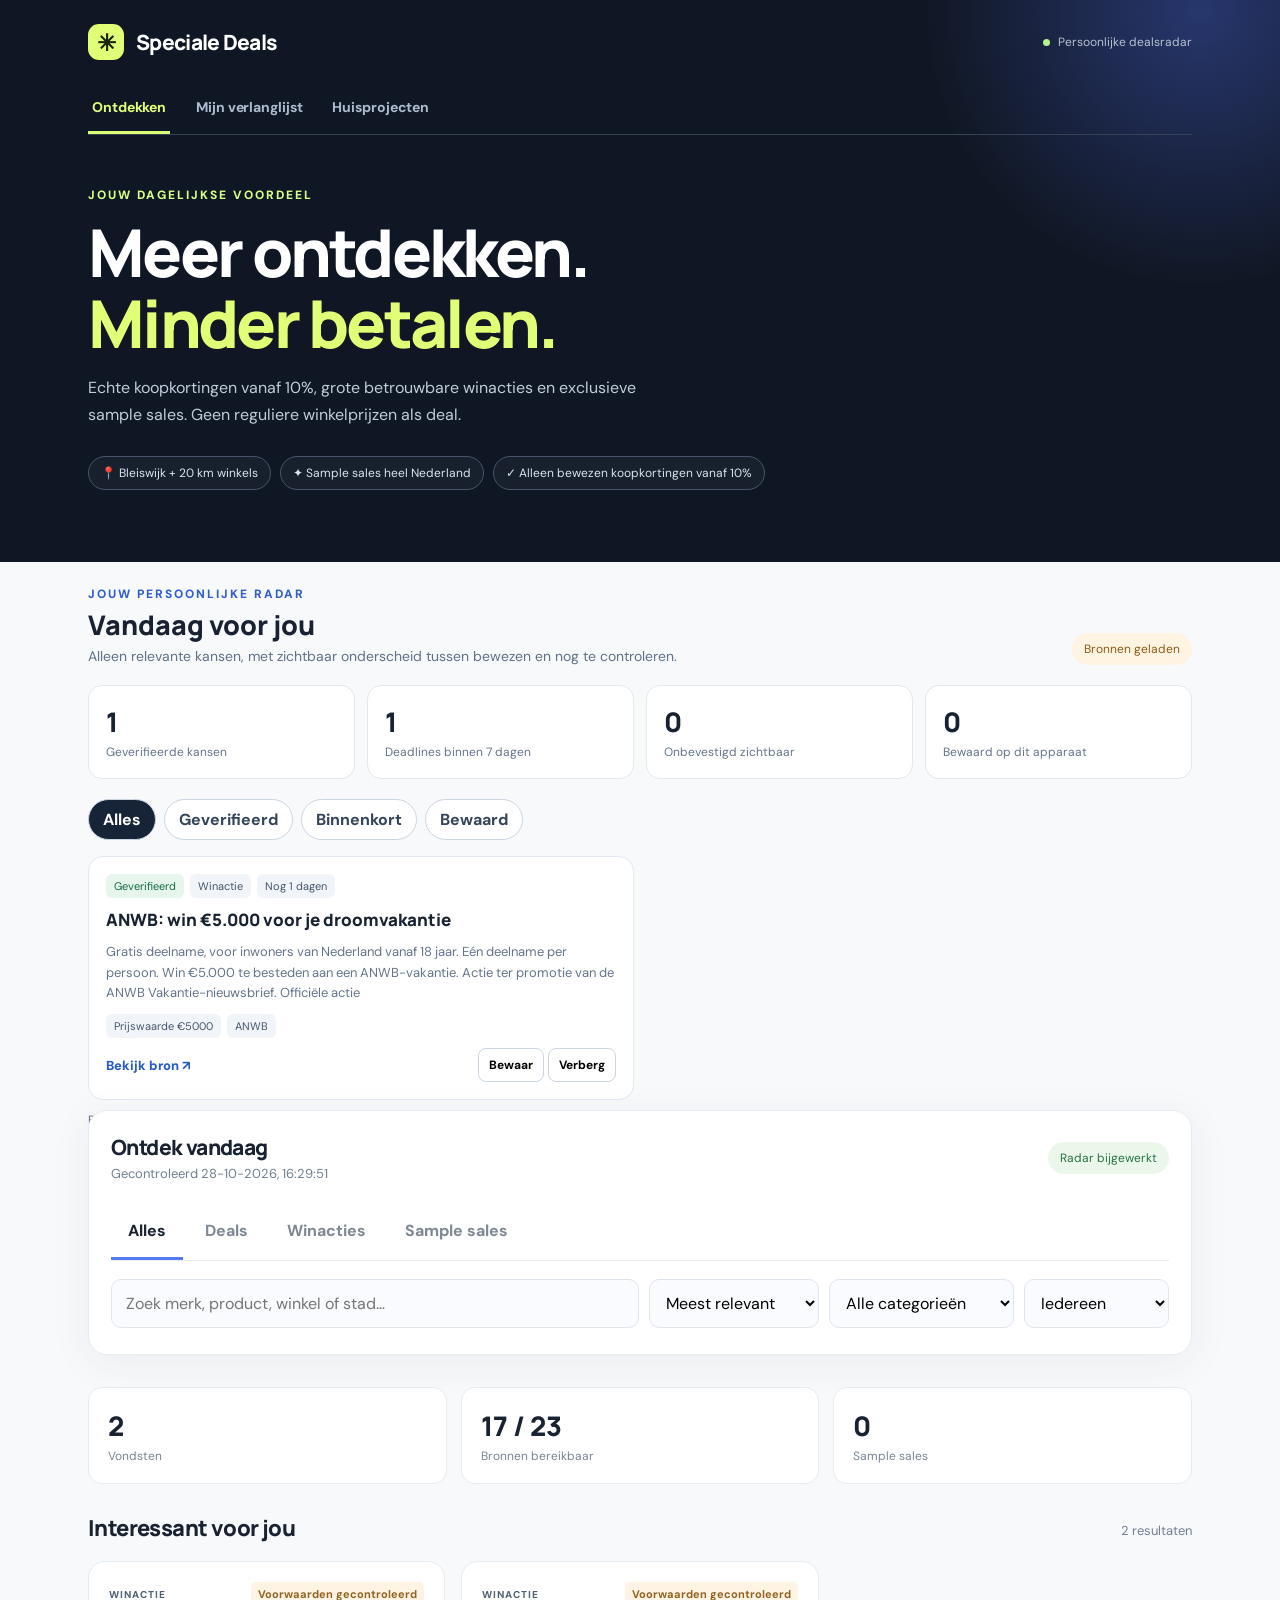
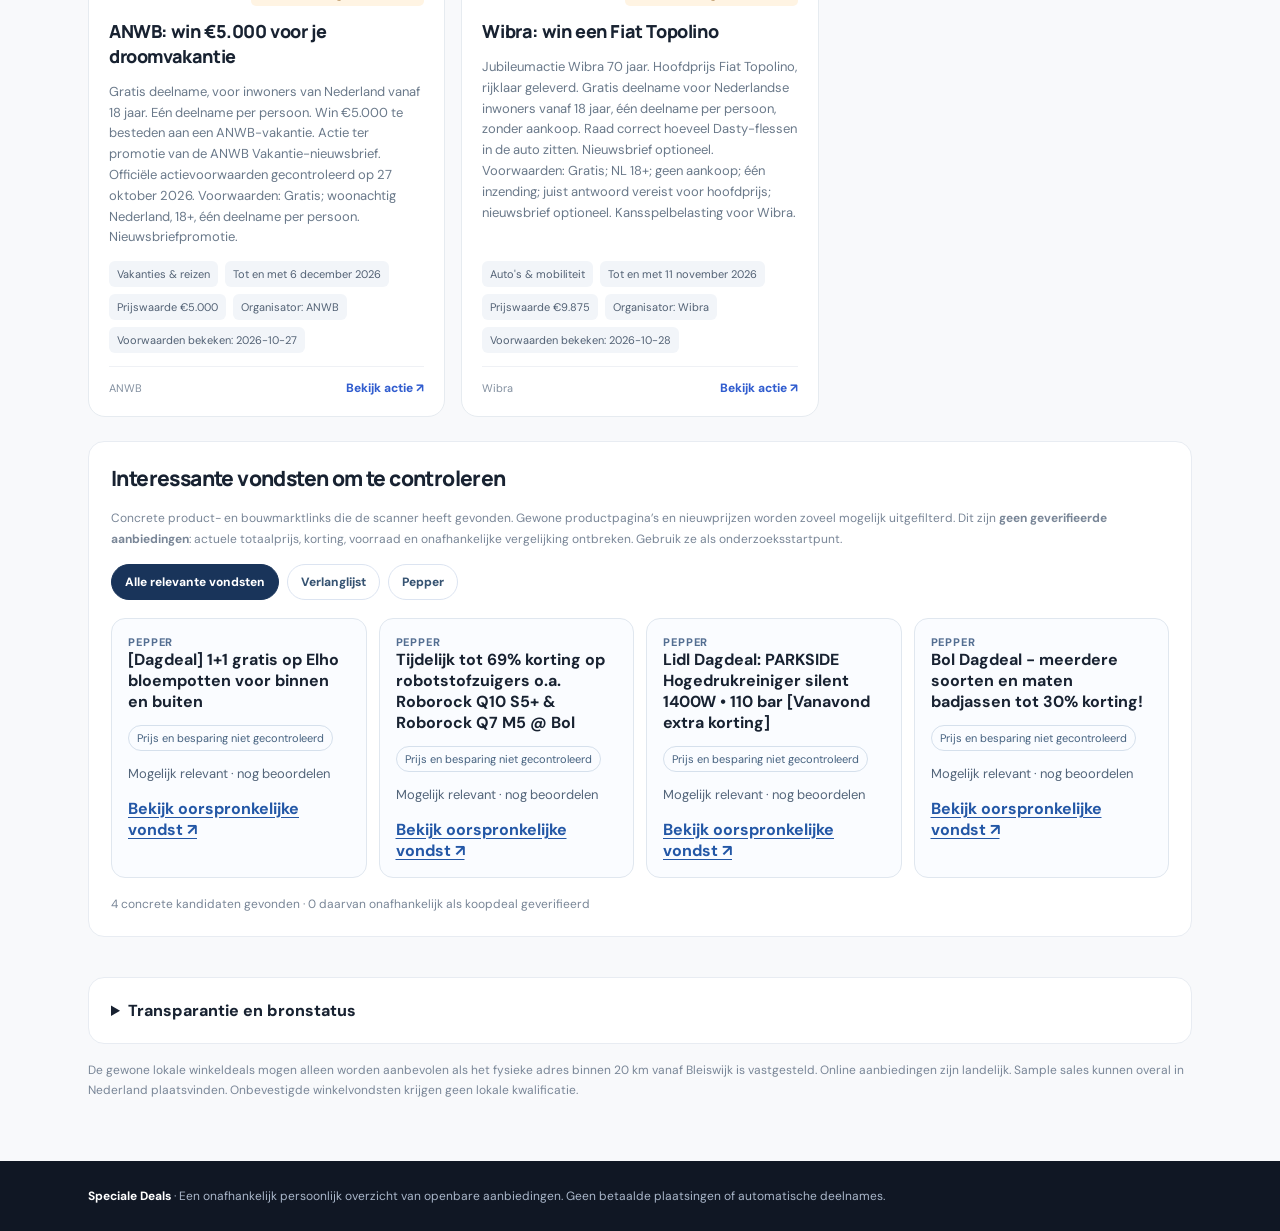
==== index.html @ 6450de7d "Display verified current price evidence separately from unverified historical notes" ====
<!doctype html><html lang="nl"><head><meta charset="utf-8"><meta name="viewport" content="width=device-width,initial-scale=1"><meta name="theme-color" content="#0d1421"><title>Speciale Deals | Vandaag ontdekken</title><style>
@import url('https://fonts.googleapis.com/css2?family=DM+Sans:wght@400;500;600;700;800&family=Manrope:wght@400;600;700;800&display=swap');
:root{font-family:'DM Sans',system-ui,sans-serif;color:#182231;background:#f8f9fb}*{box-sizing:border-box}body{margin:0}button,input,select{font:inherit}button{cursor:pointer}a{color:inherit;text-decoration:none}.wrap{max-width:1160px;margin:auto;padding:0 28px}.mast{background:#101724;color:#fff;position:relative;overflow:hidden}.mast:after{content:"";position:absolute;width:600px;height:600px;right:-220px;top:-290px;border-radius:50%;background:radial-gradient(circle,#5575ff55,transparent 65%);pointer-events:none}.head{display:flex;align-items:center;justify-content:space-between;padding-top:24px;padding-bottom:24px;position:relative;z-index:1}.brand{font-family:Manrope,sans-serif;font-size:21px;font-weight:800;letter-spacing:-.7px;display:flex;align-items:center;gap:12px}.logo{width:36px;height:36px;display:grid;place-items:center;border-radius:11px;background:#dfff76;color:#17210c;font-size:23px}.headmeta{font-size:12px;color:#b6c1d1;display:flex;align-items:center;gap:8px}.dot{width:7px;height:7px;background:#b7f38b;border-radius:50%}.hero{padding-top:52px;padding-bottom:72px;position:relative;z-index:1}.eyebrow{color:#d8ff86;font-size:12px;text-transform:uppercase;font-weight:800;letter-spacing:2px}.hero h1{font:800 clamp(36px,6vw,66px)/1.08 Manrope,sans-serif;letter-spacing:-2.7px;margin:14px 0 14px;max-width:830px}.hero h1 em{font-style:normal;color:#dfff76}.intro{font-size:16px;line-height:1.7;color:#c0ccda;max-width:600px;margin:0}.hero-tags{display:flex;gap:9px;flex-wrap:wrap;margin-top:28px}.hero-tags span{font-size:12px;border:1px solid #48536a;padding:8px 12px;border-radius:40px;background:#ffffff0a;color:#d8e3f1}.panel{margin-top:-30px;position:relative;z-index:2;background:white;border-radius:19px;box-shadow:0 8px 40px #172b4510;border:1px solid #e8ecf2;padding:22px 22px 8px}.panel-top{display:flex;justify-content:space-between;gap:14px;align-items:center}.section-title{font:800 21px Manrope,sans-serif;letter-spacing:-.6px}.sub{color:#708091;font-size:13px;margin-top:4px}.status{font-size:12px;padding:8px 12px;border-radius:20px;background:#fff4e2;color:#8d5a17}.status.good{background:#ecf7ec;color:#287342}.nav{display:flex;gap:5px;border-bottom:1px solid #e9edf2;margin-top:22px;overflow-x:auto}.tab{border:0;background:transparent;color:#7e8794;padding:16px 17px;font-weight:700;white-space:nowrap;border-bottom:3px solid transparent}.tab.active{color:#182231;border-bottom-color:#5579ee}.filters{display:grid;grid-template-columns:minmax(0,1fr) 170px 185px 145px;gap:10px;padding:18px 0}.search{width:100%;border:1px solid #dfe5ed;background:#fafbfe;border-radius:10px;padding:13px 14px;outline:none}.search:focus{border-color:#5579ee}.select{width:100%;border:1px solid #dfe5ed;border-radius:10px;background:#fafbfe;padding:12px}.body{padding:32px 0 60px}.statrow{display:grid;grid-template-columns:repeat(3,1fr);gap:14px;margin-bottom:29px}.stat{background:white;border:1px solid #e8ecf0;border-radius:14px;padding:19px}.stat b{font:800 27px Manrope,sans-serif}.stat small{display:block;color:#788493;margin-top:4px;font-size:12px}.between{display:flex;align-items:center;justify-content:space-between;gap:12px;margin:0 0 18px}.between h2{font:800 22px Manrope,sans-serif;letter-spacing:-.6px;margin:0}.grid{display:grid;grid-template-columns:repeat(3,minmax(0,1fr));gap:16px}.deal{display:flex;flex-direction:column;gap:13px;min-width:0;border:1px solid #e6ebf0;background:#fff;border-radius:17px;padding:20px;transition:transform .15s,box-shadow .15s}.deal:hover{transform:translateY(-2px);box-shadow:0 11px 25px #18223110}.eyeline{display:flex;justify-content:space-between;align-items:center;gap:8px}.kind{font-size:10px;letter-spacing:1px;text-transform:uppercase;font-weight:800;color:#526174}.verified{font-size:11px;font-weight:700;border-radius:5px;background:#fff4e3;color:#936221;padding:5px 7px}.deal h3{font:800 18px/1.38 Manrope,sans-serif;letter-spacing:-.4px;margin:0;overflow-wrap:anywhere}.desc{font-size:13px;color:#6a798a;line-height:1.6;flex:1}.facts{display:flex;flex-wrap:wrap;gap:7px}.fact{font-size:11px;border-radius:6px;background:#f2f5f9;padding:6px 8px;color:#526174}.bottom{padding-top:13px;border-top:1px solid #eff1f5;display:flex;justify-content:space-between;gap:12px;align-items:center}.source{font-size:11px;color:#8390a0;overflow:hidden;text-overflow:ellipsis;white-space:nowrap}.go{font-size:12px;font-weight:800;color:#315dcf;white-space:nowrap}.empty{grid-column:1/-1;text-align:center;padding:54px 20px;background:#fff;border:1px dashed #cfdae8;border-radius:16px}.empty b{display:block;font-size:18px}.empty p{font-size:14px;color:#718095;line-height:1.6;max-width:480px;margin:10px auto 0}.more{margin:22px auto;display:block;padding:11px 20px;border:1px solid #d5dce8;background:#fff;border-radius:9px;font-weight:700}.sources{margin-top:40px;background:#fff;border:1px solid #e8ecf2;border-radius:16px;padding:22px}.sources summary{cursor:pointer;font-weight:800}.sourcegrid{display:grid;grid-template-columns:repeat(2,1fr);gap:9px;margin-top:18px}.sourceitem{display:flex;justify-content:space-between;gap:8px;font-size:12px;padding:11px;border-radius:8px;background:#f5f7fa}.sourceitem .ok{color:#277c57}.sourceitem .bad{color:#a46520}.fine{font-size:12px;color:#798697;line-height:1.7;margin:16px 0 0}footer{background:#101724;color:#aab7ca;padding:27px 0;font-size:12px}footer strong{color:white}
@media(max-width:850px){.grid{grid-template-columns:repeat(2,minmax(0,1fr))}.filters{grid-template-columns:1fr 1fr}.filters input{grid-column:1/-1}}@media(max-width:560px){.wrap{padding:0 17px}.head{padding-top:17px;padding-bottom:17px}.headmeta{font-size:10px}.hero{padding:36px 0 61px}.hero h1{letter-spacing:-1.5px}.intro{font-size:14px}.panel{padding:17px 14px 4px}.panel-top{align-items:flex-start}.statrow{gap:8px}.stat{padding:13px}.stat b{font-size:22px}.grid{grid-template-columns:1fr}.between h2{font-size:19px}.sourcegrid{grid-template-columns:1fr}.filters{grid-template-columns:1fr 1fr}.select{font-size:12px}}


/* Independent workspace views: the overview remains clean on mobile. */
[hidden]{display:none!important}
.site-nav{display:flex;align-items:center;gap:22px;border-bottom:1px solid #364253;padding:0 0 0;overflow-x:auto;scrollbar-width:none;position:relative;z-index:2}
.site-nav::-webkit-scrollbar{display:none}
.site-link{white-space:nowrap;border:0;border-bottom:3px solid transparent;background:transparent;color:#adbace;font-weight:750;letter-spacing:-.1px;font-size:14px;padding:14px 4px 15px;transition:color .15s ease}
.site-link:hover{color:#fff}
.site-link.active{color:#dfff76;border-bottom-color:#dfff76}
.site-link:focus-visible{outline:2px solid #dfff76;outline-offset:-3px;border-radius:4px}
body.workspace-active .mast .hero{display:none}
.workspace-view{padding:42px 0 55px;min-height:55vh}
.workspace-head{padding:8px 0 26px}
.workspace-label{font-size:11px;text-transform:uppercase;letter-spacing:2px;font-weight:800;color:#5370ae}
.workspace-head h1{font:800 clamp(28px,4vw,39px)/1.2 Manrope,sans-serif;letter-spacing:-1.4px;margin:8px 0}
.workspace-head p{color:#657587;max-width:680px;line-height:1.65;margin:0}
.workspace-view .sources{margin-top:0!important;margin-bottom:18px!important}
#wishform{grid-template-columns:minmax(0,1fr) 160px 120px}
#wishitems{margin-top:6px}
@media(max-width:650px){.site-nav{gap:20px}.site-link{font-size:13px;padding-top:12px;padding-bottom:13px}.workspace-view{padding:25px 0 45px}#wishform{grid-template-columns:minmax(0,1fr) 130px}#wishform #wishname{grid-column:1/-1}#wishform button{min-width:0}}
</style><style id="kk2-style">
.kk-dashboard{max-width:1160px;margin:0 auto;padding:24px 28px 12px}.kk-heading{display:flex;justify-content:space-between;align-items:flex-end;gap:14px;flex-wrap:wrap}.kk-heading h2{font:800 27px Manrope,sans-serif;margin:4px 0}.kk-heading p{color:#617186;font-size:14px;margin:0}.kk-kpis{display:grid;grid-template-columns:repeat(4,minmax(0,1fr));gap:12px;margin:20px 0}.kk-kpi{border:1px solid #e1e8ef;background:#fff;border-radius:14px;padding:17px}.kk-kpi strong{font:800 27px Manrope,sans-serif;display:block}.kk-kpi span{color:#64748b;font-size:12px}.kk-actions{display:flex;flex-wrap:wrap;gap:8px;margin-bottom:16px}.kk-filter{border:1px solid #cbd5e1;background:#fff;border-radius:30px;padding:9px 14px;font-weight:700;color:#34445a}.kk-filter[aria-pressed=true]{background:#172438;color:#fff}.kk-list{display:grid;grid-template-columns:repeat(2,minmax(0,1fr));gap:12px}.kk-card{border:1px solid #e2e8f0;border-radius:15px;background:#fff;padding:17px;display:flex;flex-direction:column;gap:10px}.kk-card h3{font:800 17px/1.4 Manrope,sans-serif;margin:0}.kk-card p{font-size:13px;line-height:1.6;color:#64748b;margin:0}.kk-meta{display:flex;gap:6px;flex-wrap:wrap}.kk-pill{font-size:11px;background:#f1f5f9;color:#475569;padding:5px 8px;border-radius:6px}.kk-pill.kk-verified{background:#e6f6ed;color:#176b43}.kk-pill.kk-check{background:#fff4df;color:#80560d}.kk-bottom{display:flex;justify-content:space-between;gap:10px;align-items:center;margin-top:auto}.kk-bottom a{color:#285bc3;font-size:13px;font-weight:800}.kk-bottom button{border:1px solid #cbd5e1;border-radius:8px;background:#fff;padding:8px 10px;font-size:12px;font-weight:700}.kk-empty{background:#fff;border:1px dashed #cbd5e1;border-radius:12px;padding:24px;color:#64748b;grid-column:1/-1}.kk-note{font-size:12px;color:#64748b;margin:12px 0 0}@media(max-width:700px){.kk-dashboard{padding:20px 17px 8px}.kk-kpis{grid-template-columns:repeat(2,1fr)}.kk-list{grid-template-columns:1fr}}
</style></head><body><header class="mast"><div class="wrap"><div class="head"><div class="brand"><span class="logo">✳</span> Speciale Deals</div><div class="headmeta"><span class="dot"></span> Persoonlijke dealsradar</div></div><nav class="site-nav" aria-label="Hoofdmenu"><button class="site-link active" data-view="discover" aria-current="page">Ontdekken</button><button class="site-link" data-view="wishlist">Mijn verlanglijst</button><button class="site-link" data-view="projects">Huisprojecten</button></nav><div class="hero"><div class="eyebrow">Jouw dagelijkse voordeel</div><h1>Meer ontdekken.<br><em>Minder betalen.</em></h1><p class="intro">Echte koopkortingen vanaf 10%, grote betrouwbare winacties en exclusieve sample sales. Geen reguliere winkelprijzen als deal.</p><div class="hero-tags"><span>📍 Bleiswijk + 20 km winkels</span><span>✦ Sample sales heel Nederland</span><span>✓ Alleen bewezen koopkortingen vanaf 10%</span></div></div></div></header><section class="kk-dashboard" id="kkDashboard" aria-label="Kansenkompas vandaag"><div class="kk-heading"><div><div class="eyebrow" style="color:#315dcf">JOUW PERSOONLIJKE RADAR</div><h2>Vandaag voor jou</h2><p>Alleen relevante kansen, met zichtbaar onderscheid tussen bewezen en nog te controleren.</p></div><span class="status" id="kkSync">Gegevens laden…</span></div><div class="kk-kpis"><div class="kk-kpi"><strong id="kkVerified">—</strong><span>Geverifieerde kansen</span></div><div class="kk-kpi"><strong id="kkUrgent">—</strong><span>Deadlines binnen 7 dagen</span></div><div class="kk-kpi"><strong id="kkResearch">—</strong><span>Onbevestigd zichtbaar</span></div><div class="kk-kpi"><strong id="kkSaved">—</strong><span>Bewaard op dit apparaat</span></div></div><div class="kk-actions" role="group" aria-label="Filter kansen"><button class="kk-filter" data-kkfilter="all" aria-pressed="true">Alles</button><button class="kk-filter" data-kkfilter="verified" aria-pressed="false">Geverifieerd</button><button class="kk-filter" data-kkfilter="urgent" aria-pressed="false">Binnenkort</button><button class="kk-filter" data-kkfilter="saved" aria-pressed="false">Bewaard</button></div><div id="kkList" class="kk-list" aria-live="polite"><div class="kk-empty">Kansen worden geladen…</div></div><p class="kk-note">Bewaren en verbergen werkt alleen in deze browser. Geen automatische deelname of aankoop; privégegevens worden niet naar GitHub verzonden.</p></section><style id="price-radar-style">
.pr-wrap{max-width:1160px;margin:24px auto;padding:0 20px}.pr-panel{background:#fff;border:1px solid #dce5ef;border-radius:20px;padding:24px;box-shadow:0 8px 24px #102a4310}.pr-head{display:flex;justify-content:space-between;gap:12px;flex-wrap:wrap;align-items:center}.pr-head h2{font-size:26px;margin:5px 0}.pr-note{color:#53657a;font-size:13px;line-height:1.55}.pr-grid{display:grid;grid-template-columns:repeat(auto-fit,minmax(245px,1fr));gap:12px;margin-top:18px}.pr-card{border:1px solid #e0e7ef;border-radius:14px;padding:16px;background:#fafcff}.pr-card h3{font-size:16px;margin:0 0 5px}.pr-kicker{font-size:11px;text-transform:uppercase;font-weight:800;letter-spacing:.08em;color:#536e91}.pr-price{font-size:24px;font-weight:800;margin:10px 0 4px}.pr-card a{color:#2357a6;font-weight:700}.pr-empty{color:#657589;font-weight:600}.pr-label{font-size:12px;color:#566b82}.pr-chip{display:inline-block;border:1px solid #d5e0ec;border-radius:30px;padding:4px 8px;font-size:11px;color:#45617f;margin-top:8px}.pr-error{padding:14px;color:#815021}.pr-grid{grid-template-columns:repeat(auto-fit,minmax(245px,1fr))}.pr-card{transition:border-color .15s,transform .15s;min-height:205px}.pr-card:hover{border-color:#98acc9;transform:translateY(-2px)}.pr-chip{line-height:1.5}.pr-tools{display:flex;align-items:center;gap:8px;flex-wrap:wrap;margin-top:15px}.pr-tools button{border:1px solid #dce4f1;background:#fff;border-radius:100px;padding:9px 13px;font-size:12px;font-weight:800;color:#365372}.pr-tools button[aria-pressed="true"]{background:#19345a;color:#fff;border-color:#19345a}.pr-price{font-variant-numeric:tabular-nums}.pr-meta{font-size:12px;color:#667891;font-weight:600;margin:0 0 10px}.pr-card a{text-decoration:underline;text-underline-offset:3px}
</style>

<main class="wrap"><div id="discoverView" class="view"><div class="panel"><div class="panel-top"><div><div class="section-title">Ontdek vandaag</div><div class="sub" id="updated">Data wordt geladen…</div></div><span class="status" id="state">Controleren</span></div><nav class="nav" aria-label="Resultaatcategorieën"><button class="tab active" data-type="all">Alles</button><button class="tab" data-type="deals">Deals</button><button class="tab" data-type="contests">Winacties</button><button class="tab" data-type="sales">Sample sales</button></nav><div class="filters"><input class="search" id="q" type="search" placeholder="Zoek merk, product, winkel of stad…" aria-label="Zoeken"><select class="select" id="sort" aria-label="Sortering"><option value="rank">Meest relevant</option><option value="fresh">Recent ontdekt</option><option value="az">Naam A-Z</option></select><select class="select" id="category" aria-label="Categorie"><option value="all">Alle categorieën</option></select><select class="select" id="audience" aria-label="Doelgroep"><option value="all">Iedereen</option><option value="men">Voor mij</option><option value="women">Voor haar</option></select></div></div><div class="body"><div class="statrow"><div class="stat"><b id="number">0</b><small>Vondsten</small></div><div class="stat"><b id="active">0</b><small>Bronnen bereikbaar</small></div><div class="stat"><b id="salescount">0</b><small>Sample sales</small></div></div><div class="between"><h2 id="resulttitle">Interessant voor jou</h2><span class="sub" id="resultcount"></span></div><div class="grid" id="cards"><div class="empty"><b>Resultaten ophalen</b><p>De radar controleert de actuele gegevens.</p></div></div><button id="more" class="more" hidden>Toon meer resultaten</button><section class="sources" id="researchLeads" style="margin-top:24px;margin-bottom:24px"><div class="section-title">Interessante vondsten om te controleren</div><p class="fine">Concrete product- en bouwmarktlinks die de scanner heeft gevonden. Gewone productpagina’s en nieuwprijzen worden zoveel mogelijk uitgefilterd. Dit zijn <strong>geen geverifieerde aanbiedingen</strong>: actuele totaalprijs, korting, voorraad en onafhankelijke vergelijking ontbreken. Gebruik ze als onderzoeksstartpunt.</p><div class="pr-tools" id="leadFilters"><button type="button" data-lead-filter="all" aria-pressed="true">Alle relevante vondsten</button><button type="button" data-lead-filter="wishlist" aria-pressed="false">Verlanglijst</button><button type="button" data-lead-filter="pepper" aria-pressed="false">Pepper</button></div><div id="leadGrid" class="pr-grid"><p class="fine">Vondsten laden…</p></div><p id="leadStatus" class="fine"></p></section><details class="sources"><summary>Transparantie en bronstatus</summary><p class="fine">Geautomatiseerde vondsten zijn signalen en niet automatisch gecontroleerde kortingen of gratis deelnames. De aanbieder bevestigt de actuele voorwaarden, prijzen, beschikbare maten en tickets.</p><div class="sourcegrid" id="sourcegrid"></div><p class="fine">Een bronfout betekent dat er die ronde geen nieuwe gegevens konden worden bevestigd, niet dat er geen acties bestaan. De scanner omzeilt geen toegangsbeveiligingen.</p></details><p class="fine">De gewone lokale winkeldeals mogen alleen worden aanbevolen als het fysieke adres binnen 20 km vanaf Bleiswijk is vastgesteld. Online aanbiedingen zijn landelijk. Sample sales kunnen overal in Nederland plaatsvinden. Onbevestigde winkelvondsten krijgen geen lokale kwalificatie.</p></div></div><section id="wishlistView" class="workspace-view" hidden><div class="workspace-head"><div class="workspace-label">Mijn persoonlijke radar</div><h1>Mijn verlanglijst</h1><p>Bewaar wat je écht wilt kopen en vergelijk alleen concrete aanbiedingen. Aanpassingen op dit apparaat kun je exporteren naar de centrale lijst.</p></div><section class="sources" style="margin-top:0;margin-bottom:28px"><div class="section-title">Mijn verlanglijst <span style="font-size:12px;color:#768699;font-weight:500">Persoonlijke productradar</span></div><p class="fine">Voeg producten toe en stel eventueel een maximale prijs in. Toevoegingen op deze pagina worden op dit apparaat bewaard; voor de dagelijkse centrale GitHub-scan kun je ze exporteren en in <a href="https://github.com/DASPHHS/specialedeals/edit/main/wishlist.json" target="_blank" rel="noopener" style="color:#315dcf">wishlist.json</a> opnemen.</p><form id="wishform" class="filters" style="grid-template-columns:minmax(0,1fr) 150px 105px;margin-top:12px"><input id="wishname" class="search" required placeholder="Bijv. Arc'teryx Beta Jacket XL" aria-label="Nieuw product"><input id="wishmax" class="search" type="number" step="1" min="1" placeholder="Max. € (optioneel)" aria-label="Maximumprijs"><button type="submit" class="select" style="background:#1d3156;color:#fff;font-weight:700">Toevoegen</button></form><div id="wishitems" class="sourcegrid"></div><div style="margin-top:20px;border-top:1px solid #e9edf2;padding-top:17px"><div class="section-title" style="font-size:16px">Nieuw gevonden bij jouw producten</div><p class="fine">Alleen gecontroleerde koopaanbiedingen met minimaal 10% voordeel op identieke producten. Reguliere prijzen en categoriepagina’s zijn uitgesloten.</p><div id="wishsignals" class="sourcegrid" aria-live="polite"><span class="fine">Productsignalen laden…</span></div></div><div style="display:flex;gap:12px;flex-wrap:wrap;margin-top:16px"><button id="wishexport" class="select" style="width:auto">Exporteer mijn lijst</button><a href="https://github.com/DASPHHS/specialedeals/edit/main/wishlist.json" target="_blank" rel="noopener" class="select" style="width:auto;color:#315dcf">Bewerk centrale verlanglijst ↗</a></div><p class="fine">De laagste prijs en besparing worden pas weergegeven na een controle van identieke SKU, maat en uitvoering, bezorging naar Nederland, invoerrechten, retourkosten en garantie. Dat is nog niet geautomatiseerd.</p></section><section class="pr-wrap" id="priceRadar"><div class="pr-panel"><div class="pr-head"><div><div class="pr-kicker">Persoonlijke koopradar</div><h2>Prijzen &amp; echte kortingen</h2></div><span class="pr-chip" id="prUpdated">Prijsdata laden…</span></div><p class="pr-note">Vergelijk per exact product de laagste gevonden artikelprijs en de grootste bewezen korting. Oude prijswaarnemingen zijn geen actuele aanbiedingen; een prijs zonder gecontroleerde bezorgkosten is geen geverifieerde laagste totaalprijs.</p><div class="pr-tools" role="group" aria-label="Filter producten"><button type="button" data-pr-filter="all" aria-pressed="true">Alle producten</button><button type="button" data-pr-filter="with" aria-pressed="false">Met prijsnotitie</button><button type="button" data-pr-filter="missing" aria-pressed="false">Nog te vergelijken</button></div><p class="pr-meta" id="prSummary">Producten laden…</p><div id="verifiedPricepeil" class="pr-meta" aria-live="polite">Gecontroleerde actuele totaalprijzen laden…</div><div id="prGrid" class="pr-grid" aria-live="polite"></div></div></section><section id="householdRadar" class="sources" style="margin-top:0;margin-bottom:28px"><div class="section-title">Slim inkopen · huishouden</div><p class="fine">Jouw koopregel: <strong>laagste prijs per effectief gebruik</strong>, zolang de kwaliteit voldoende is. Huismerken tellen volwaardig mee. Een winkel wordt pas als vaste beste koop aangemerkt na controle van vergelijkbare werking, dosering, actuele prijs en beschikbaarheid. Kies hieronder je favoriete categorieën; deze selectie blijft in je browser.</p><div class="pr-tools" id="hhFilters" aria-label="Huishoudcategorieën"></div><div class="pr-grid" id="hhGrid"><p class="fine">Categorieën laden…</p></div><p class="fine" id="hhStatus">Geen winkel wordt zonder prijscontrole als goedkoopste aanbevolen.</p></section></section><section id="projectsView" class="workspace-view" hidden><div class="workspace-head"><div class="workspace-label">Slim besparen op je woning</div><h1>Huisprojecten</h1><p>Schilderwerk en voortuinrenovatie eerst. Overkapping, schuur en verduurzaming blijven op de planning.</p></div><section class="sources" style="margin-top:0;margin-bottom:28px"><div class="section-title">Huisprojecten & verduurzaming</div><p class="fine">Persoonlijke projecten, gerichte aanbiedingen en officiële subsidieregelingen. Een prijs is pas een goede deal na vergelijking van materiaalkosten, arbeid, montage, garantie en eventuele subsidie.</p><div id="houseprojects" class="sourcegrid"><span class="fine">Projecten laden…</span></div><p class="fine">Bij overkappingen, isolatie en verbouwingen moeten vergunningen, technische eisen en lokale subsidieregels apart worden gecontroleerd.</p></section></section></main><footer><div class="wrap"><strong>Speciale Deals</strong> · Een onafhankelijk persoonlijk overzicht van openbare aanbiedingen. Geen betaalde plaatsingen of automatische deelnames.</div></footer><script>
const el=id=>document.getElementById(id),safe=x=>String(x??"").replace(/[&<>"']/g,s=>({'&':'&amp;','<':'&lt;','>':'&gt;','"':'&quot;',"'":'&#39;'}[s]));

const excludedOutdoorNames=["salomon","patagonia","norrøna","norrona","mammut","rab","fjällräven","fjallraven","the north face","jack wolfskin","columbia","vaude","haglöfs","haglofs","ortovox","helly hansen","peak performance","black diamond","protest","bergans","marmot","montane","cotopaxi","mountain equipment","berghaus","regatta","lowe alpine"];
const permittedArc=t=>/arc['’]?teryx/i.test(String(t||""));
function unwantedOutdoorText(value){
 const normalize=x=>" "+String(x||"").toLowerCase().replace(/[^a-z0-9à-ÿ]+/g," ").trim()+" ";
 const t=normalize(value);
 return excludedOutdoorNames.some(b=>t.includes(normalize(b)));
}
function allowedOffer(x){
 if(x.kind==="deals"){
  if(x.priceVerified!==true||Number(x.discountPercent)<10||!x.verifiedAt)return false;
  const age=Date.now()-new Date(x.verifiedAt).getTime();
  if(!Number.isFinite(age)||age<0||age>36*60*60*1000)return false;
 }
 if(x.kind==="contests")return true;
 const title=String(x.title||"");
 if(unwantedOutdoorText(title))return false;
 if(/^arc[\x27\u2019]?teryx\s*(?:\(\d+\))?$/i.test(title.trim()))return false;
 if(permittedArc(title))return true;
 if(["Bever sale","Bergfreunde sale","Bergzeit sale"].includes(x.source))return false;
 if(/outdoor|outdoorschoen|wandel|trekking|hiking|hardshell|softshell|gore.tex|fleecejack/i.test(title))return false;
 return true;
}
function sanitizeWish(entry){
 const w={...entry};
 if(/arc['’]?teryx.*(vergelijkbare|outdoor)/i.test(w.name||"")){
  w.name="Arc'teryx outdoor kleding";
  w.keywords=["Arc'teryx","Arcteryx"];
 }
 if(unwantedOutdoorText(w.name||""))return null;
 if(Array.isArray(w.keywords))w.keywords=w.keywords.filter(k=>!unwantedOutdoorText(k));
 return w;
}

let dataset={items:[],sources:[]},type="all",limit=12;
function validate(x){try{const u=new URL(x.url);return u.protocol==="https:"?u.href:null}catch{return null}}
function withoutDuplicates(items){const seen=new Set();return items.filter(x=>{const key=[x.kind,x.source,String(x.title||"").toLocaleLowerCase("nl").normalize("NFKD").replace(/[^a-z0-9]+/g," ").trim()].join("|");if(seen.has(key))return false;seen.add(key);return true})}
function render(){const q=el("q").value.trim().toLowerCase(),aud=el("audience").value,sort=el("sort").value,cat=el("category").value;let rows=dataset.items.filter(x=>(type==="all"||x.kind===type)&&(cat==="all"||x.category===cat)&&(!q||(x.title+" "+x.source+" "+x.description+" "+(x.city||"")).toLowerCase().includes(q))&&(aud==="all"||x.audience==="all"||x.audience===aud));rows=withoutDuplicates(rows);rows.sort((a,b)=>sort==="fresh"?String(b.discoveredAt||"").localeCompare(String(a.discoveredAt||"")):sort==="az"?a.title.localeCompare(b.title):Number(b.score||0)-Number(a.score||0));el("resultcount").textContent=rows.length+" resultaten";el("resulttitle").textContent=({all:"Interessant voor jou",deals:"Deals en aanbiedingen",contests:"Gratis winacties",sales:"Sample sales"})[type];el("more").hidden=rows.length<=limit;el("cards").innerHTML=rows.length?rows.slice(0,limit).map(x=>{let url=validate(x);if(!url)return "";let kind=({deals:"SHOPDEAL",contests:"WINACTIE",sales:"SAMPLE SALE"})[x.kind]||"VONDST";return '<article class="deal"><div class="eyeline"><span class="kind">'+kind+'</span><span class="verified">'+safe(x.status||"Nog controleren")+'</span></div><h3>'+safe(x.title)+'</h3><div class="desc">'+safe(x.description||"Bekijk alle voorwaarden op de aanbiederspagina.")+(x.conditions?' Voorwaarden: '+safe(x.conditions):'')+'</div><div class="facts">'+(x.kind==="deals"&&x.discountPercent?'<span class="fact">'+safe(x.discountPercent)+'% echte korting</span>':'')+(x.kind==="deals"&&x.referencePrice?'<span class="fact">Referentie '+safe(x.referencePrice)+'</span>':'')+(x.kind==="deals"&&x.savingsEUR?'<span class="fact">Bespaar €'+safe(Number(x.savingsEUR).toFixed(2))+'</span>':'')+(x.category?'<span class="fact">'+safe(x.category)+'</span>':'')+(x.city?'<span class="fact">'+safe(x.city)+'</span>':'')+(x.date?'<span class="fact">'+safe(x.date)+'</span>':'')+(x.price?'<span class="fact">'+safe(x.price)+'</span>':'')+(x.organizer?'<span class="fact">Organisator: '+safe(x.organizer)+'</span>':'')+(x.verifiedAt?'<span class="fact">Voorwaarden bekeken: '+safe(x.verifiedAt)+'</span>':'')+'</div><div class="bottom"><span class="source">'+safe(x.source)+'</span><a class="go" href="'+safe(url)+'" target="_blank" rel="noopener noreferrer">Bekijk actie ↗</a></div></article>'}).join(""):'<div class="empty"><b>Geen passende vondsten</b><p>Pas je filters aan of controleer de bronstatus. Alleen nieuwe of beschikbare kandidaten worden weergegeven, geen verzonnen aanbiedingen.</p></div>'}
document.querySelectorAll(".tab").forEach(b=>b.addEventListener("click",()=>{type=b.dataset.type;limit=12;document.querySelectorAll(".tab").forEach(z=>z.classList.toggle("active",z===b));render()}));el("q").oninput=render;el("sort").onchange=render;el("audience").onchange=render;el("category").onchange=render;el("more").onclick=()=>{limit+=18;render()};
fetch("./data.json?v="+Date.now(),{cache:"no-store"}).then(r=>{if(!r.ok)throw Error("HTTP "+r.status);return r.json()}).then(j=>{dataset={items:Array.isArray(j.items)?withoutDuplicates(j.items.filter(x=>x&&validate(x)&&allowedOffer(x)&& (x.kind!=="sales" || (x.startDate && x.endDate && Date.parse(x.endDate+"T23:59:59")>=Date.now() && x.organizerVerified===true)))):[],sources:Array.isArray(j.sources)?j.sources:[]};const cats=[...new Set(dataset.items.map(x=>x.category).filter(Boolean))].sort((a,b)=>a.localeCompare(b,"nl"));el("category").innerHTML='<option value="all">Alle categorieën</option>'+cats.map(c=>'<option value="'+safe(c)+'">'+safe(c)+'</option>').join("");const healthy=dataset.sources.filter(x=>x.status==="ok").length;el("number").textContent=dataset.items.length;el("active").textContent=healthy+" / "+dataset.sources.length;el("salescount").textContent=dataset.items.filter(x=>x.kind==="sales").length;el("state").textContent=healthy?"Radar bijgewerkt":"Bronnen nog niet gescand";el("state").classList.toggle("good",healthy>0);el("updated").textContent=j.updatedAt&&dataset.sources.length?"Gecontroleerd "+new Date(j.updatedAt).toLocaleString("nl-NL",{timeZone:"Europe/Amsterdam"}):"Eerste gegevensscan nog niet uitgevoerd";el("sourcegrid").innerHTML=dataset.sources.map(s=>'<div class="sourceitem"><span>'+safe(s.name)+'</span><b class="'+(s.status==="ok"?"ok":"bad")+'">'+(s.status==="ok"?"Verbinding geslaagd · "+Number(s.count||0):"Niet bereikbaar")+'</b></div>').join("");render();renderWishMatches()}).catch(e=>{el("state").textContent="Gegevens niet beschikbaar";el("updated").textContent="De brondata kan niet geladen worden";render()});


function renderWishMatches(){
 const target=el("wishsignals");
 if(!target)return;
 const matches=(dataset.items||[]).filter(x=>x.kind==="deals"&&Array.isArray(x.wishlistMatches)&&x.wishlistMatches.length&&validate(x)).slice(0,12);
 target.innerHTML=matches.length?matches.map(x=>{
  const matched=(baseWish||[]).filter(w=>x.wishlistMatches.includes(w.id)).map(w=>w.name).slice(0,2);
  return '<div class="sourceitem" style="display:block"><div style="font-size:11px;color:#6580a4;font-weight:750">'+safe(matched.join(", ")||"Verlanglijst")+'</div><b>'+safe(x.title)+'</b><div class="fine" style="margin-top:5px">Bron: '+safe(x.source)+' · Prijs en voorraad nog niet onafhankelijk bevestigd</div><a target="_blank" rel="noopener noreferrer" href="'+safe(validate(x))+'" style="font-size:12px;font-weight:750;color:#315dcf">Bekijk bij aanbieder ↗</a></div>'
 }).join(""):'<div class="sourceitem" style="display:block">Nog geen onafhankelijk geverifieerde aanbieding met minimaal 10% voordeel. De ochtendtaak zoekt daarnaast bij andere winkels, zonder onbewezen korting aan te bevelen.</div>';
}

const wishKey="specialedeals-wishlist-v1";let baseWish=[],wish=[];
function refreshWish(){el("wishitems").innerHTML=wish.map((w,i)=>'<div class="sourceitem" style="align-items:center"><span><b>'+safe(w.name)+'</b>'+(w.maxPriceEUR?' · maximaal €'+safe(w.maxPriceEUR):'')+'</span><button type="button" data-remove="'+i+'" aria-label="Verwijder" style="border:0;background:transparent;color:#b44;font-weight:800">×</button></div>').join("");el("wishitems").querySelectorAll("[data-remove]").forEach(b=>b.onclick=()=>{wish.splice(Number(b.dataset.remove),1);saveWish()})}
function saveWish(){try{localStorage.setItem(wishKey,JSON.stringify(wish))}catch{}refreshWish()}
fetch("./wishlist.json?v="+Date.now()).then(r=>r.json()).then(j=>{baseWish=j.items||[];try{const stored=localStorage.getItem(wishKey);wish=stored?JSON.parse(stored):baseWish.map(x=>({name:x.name,maxPriceEUR:x.maxPriceEUR}));}catch{wish=baseWish.map(x=>({name:x.name,maxPriceEUR:x.maxPriceEUR}))}wish=wish.map(sanitizeWish).filter(Boolean);
 const names=new Set(wish.map(x=>String(x.name||"").trim().toLocaleLowerCase("nl")));
 for(const product of baseWish){
   if(product.id.startsWith("apple-")&&!names.has(String(product.name).toLocaleLowerCase("nl"))){
     wish.push({id:product.id,name:product.name,maxPriceEUR:product.maxPriceEUR});
   }
 }
 saveWish();renderWishMatches()}).catch(()=>{el("wishitems").textContent="Centrale verlanglijst niet beschikbaar."});
el("wishform").onsubmit=e=>{e.preventDefault();const name=el("wishname").value.trim().slice(0,140),price=el("wishmax").value?Number(el("wishmax").value):null;if(!name)return;wish.push({name,maxPriceEUR:price});saveWish();el("wishform").reset()};
el("wishexport").onclick=()=>{const out={version:1,updatedAt:new Date().toISOString().slice(0,10),items:wish.map((w,i)=>({id:"item-"+(i+1),name:w.name,keywords:[w.name],region:"NL + EU",maxPriceEUR:w.maxPriceEUR}))},blob=new Blob([JSON.stringify(out,null,2)],{type:"application/json"}),url=URL.createObjectURL(blob),a=document.createElement("a");a.href=url;a.download="wishlist.json";a.click();setTimeout(()=>URL.revokeObjectURL(url),1000)};

fetch("./huisprojecten.json?v="+Date.now()).then(r=>{if(!r.ok)throw Error("HTTP "+r.status);return r.json()}).then(j=>{el("houseprojects").innerHTML=(j.projects||[]).map(p=>'<div class="sourceitem" style="display:block"><b>'+safe(p.title)+'</b><div class="fine" style="margin-top:4px">'+safe((p.considerations||[]).slice(0,2).join(" · "))+'</div></div>').join("")}).catch(()=>{el("houseprojects").textContent="Projectlijst is tijdelijk niet beschikbaar."});

function showWorkspace(view){
 const current=["discover","wishlist","projects"].includes(view)?view:"discover";
 document.getElementById("discoverView").hidden=current!=="discover";
 document.getElementById("wishlistView").hidden=current!=="wishlist";
 document.getElementById("projectsView").hidden=current!=="projects";
 document.body.classList.toggle("workspace-active",current!=="discover");
 document.querySelectorAll("[data-view]").forEach(b=>{
  const active=b.dataset.view===current;
  b.classList.toggle("active",active);
  if(active)b.setAttribute("aria-current","page");else b.removeAttribute("aria-current");
 });
 document.title=(current==="discover"?"Ontdekken":current==="wishlist"?"Mijn verlanglijst":"Huisprojecten")+" | Speciale Deals";
}
const currentWorkspace=()=>location.hash.replace(/^#/,"").toLowerCase();
document.querySelectorAll("[data-view]").forEach(b=>b.addEventListener("click",()=>{
 const target=b.dataset.view;
 if(currentWorkspace()===target)showWorkspace(target);
 else location.hash=target;
 window.scrollTo({top:0,behavior:"instant"});
}));
window.addEventListener("hashchange",()=>showWorkspace(currentWorkspace()));
showWorkspace(currentWorkspace());

/* Kansenkompas 2.0 — privacy-first action overview */
(function(){
const $=id=>document.getElementById(id), key="kk-ui-v1";let entries=[],filter="all",feedback={};
try{feedback=JSON.parse(localStorage.getItem(key)||"{}")}catch{}
const save=()=>{try{localStorage.setItem(key,JSON.stringify(feedback))}catch{}};
const dateOf=x=>x.endDate||x.deadline||x.dateEnd||null;
const days=x=>{const d=dateOf(x);if(!d)return null;const v=new Date(d+"T23:59:59");return Number.isFinite(v.getTime())?Math.ceil((v-Date.now())/86400000):null};
const valid=x=>{try{return new URL(x.url).protocol==="https:"}catch{return false}};
const make=(x,kind,verified)=>({id:String(x.id||x.url),title:String(x.title||x.name||"Onbekend"),description:String(x.description||x.status||""),url:x.url,kind,verified,prize:x.prizeValueEUR||null,deadline:dateOf(x),status:x.verificationStatus||x.status||"",source:x.organizer||x.source||"",raw:x});
function redraw(){
 const visible=entries.filter(x=>feedback[x.id]!=="hidden").filter(x=>filter==="all"||(filter==="verified"&&x.verified)||(filter==="urgent"&&days(x)!==null&&days(x)>=0&&days(x)<=7)||(filter==="saved"&&feedback[x.id]==="saved"));
 $("kkVerified").textContent=entries.filter(x=>x.verified).length;$("kkUrgent").textContent=entries.filter(x=>days(x)!==null&&days(x)>=0&&days(x)<=7).length;$("kkResearch").textContent=entries.filter(x=>!x.verified).length;$("kkSaved").textContent=entries.filter(x=>feedback[x.id]==="saved").length;
 $("kkList").innerHTML=visible.length?visible.slice(0,16).map(x=>{const d=days(x),deadline=d===null?"":d<0?"Verlopen":d===0?"Sluit vandaag":d<=7?"Nog "+d+" dagen":"Deadline "+x.deadline;return '<article class="kk-card"><div class="kk-meta"><span class="kk-pill '+(x.verified?"kk-verified":"kk-check")+'">'+(x.verified?"Geverifieerd":"Nog controleren")+'</span><span class="kk-pill">'+safe(x.kind)+'</span>'+(deadline?'<span class="kk-pill">'+safe(deadline)+'</span>':'')+'</div><h3>'+safe(x.title)+'</h3><p>'+safe(x.description.slice(0,200))+'</p><div class="kk-meta">'+(x.prize?'<span class="kk-pill">Prijswaarde €'+safe(x.prize)+'</span>':'')+(x.source?'<span class="kk-pill">'+safe(x.source)+'</span>':'')+'</div><div class="kk-bottom"><a href="'+safe(x.url)+'" target="_blank" rel="noopener noreferrer">Bekijk bron ↗</a><div><button data-kkid="'+safe(x.id)+'" data-kkaction="saved" aria-label="Bewaar deze kans">'+(feedback[x.id]==="saved"?"Bewaard ✓":"Bewaar")+'</button> <button data-kkid="'+safe(x.id)+'" data-kkaction="hidden" aria-label="Verberg deze kans">Verberg</button></div></div></article>'}).join(""):'<div class="kk-empty">Geen passende kansen. Dit is geen fout: onbewezen koopkortingen worden niet als deal getoond.</div>';
 $("kkList").querySelectorAll("[data-kkaction]").forEach(b=>b.onclick=()=>{const id=b.dataset.kkid,act=b.dataset.kkaction;feedback[id]=act==="saved"&&feedback[id]==="saved"?"":act;save();redraw()});
}
document.querySelectorAll("[data-kkfilter]").forEach(b=>b.onclick=()=>{filter=b.dataset.kkfilter;document.querySelectorAll("[data-kkfilter]").forEach(z=>z.setAttribute("aria-pressed",String(z===b)));redraw()});
Promise.allSettled(["verified-winacties.json","verified-deals.json","winactie-kandidaten.json"].map(p=>fetch("./"+p+"?v="+Date.now(),{cache:"no-store"}).then(r=>{if(!r.ok)throw Error(p+" HTTP "+r.status);return r.json()}))).then(results=>{
 const [w,d,c]=results.map(r=>r.status==="fulfilled"?r.value:{});
 const win=(w.contests||[]).filter(x=>valid(x)&&Number(x.prizeValueEUR)>=250&&x.organizer&&x.endDate&&x.verificationStatus!=="Niet geverifieerd").map(x=>make(x,"Winactie",true));
 const deals=(d.deals||[]).filter(x=>valid(x)&&x.priceVerified===true&&Number(x.discountPercent)>=10&&x.verifiedAt&&Date.now()-new Date(x.verifiedAt).getTime()<=36*3600000).map(x=>make(x,"Koopdeal",true));
 const candidates=[]; // Never promote raw search hits to the personal dashboard.
 const seen=new Set();entries=[...win,...deals,...candidates].filter(x=>{if(seen.has(x.url))return false;seen.add(x.url);return true}).filter(x=>days(x)===null||days(x)>=0).sort((a,b)=>Number(b.verified)-Number(a.verified)||(days(a)??9999)-(days(b)??9999));
 $("kkSync").textContent=results.every(r=>r.status==="fulfilled")?"Bronnen geladen":"Sommige bronnen ontbreken";redraw();
}).catch(()=>{$("kkSync").textContent="Bronnen niet beschikbaar";redraw()});
})();
/* Verified evidence feed is separate from historical price notes. */
(function(){const el=document.getElementById("verifiedPricepeil");if(!el)return;fetch("./verified-pricepeil.json",{cache:"no-store"}).then(r=>{if(!r.ok)throw Error("HTTP "+r.status);return r.json()}).then(d=>{const items=d.items||[];el.textContent=items.length?items.length+" productvarianten met geverifieerde actuele NL totaalprijs bij gecontroleerde winkels.":"Nog geen onafhankelijk geverifieerde actuele NL totaalprijzen. De scanner rekent uitsluitend met gecontroleerde prijswaarnemingen; de oude notities zijn geen deals.";if(items.length){const list=document.createElement("div");list.className="pr-grid";for(const item of items){const card=document.createElement("article");card.className="pr-card";const heading=document.createElement("h3");heading.textContent=item.productId+" · "+item.variantKey;const info=document.createElement("p");info.className="pr-note";info.textContent="Laagste bij "+item.checkedSellerCount+" gecontroleerde winkel(s): € "+item.lowestChecked.totalPriceEUR+" incl. verzending · "+item.lowestChecked.seller+". Geen bewezen korting.";const link=document.createElement("a");link.href=item.lowestChecked.url;link.target="_blank";link.rel="noopener noreferrer";link.textContent="Bekijk geverifieerde winkelprijs ↗";card.append(heading,info,link);list.append(card)}el.after(list)}}).catch(()=>{el.textContent="Geverifieerde prijslijst kon niet worden geladen."})})();
/* Show real source-discovered candidates without making unverified price claims. */
(function(){const grid=document.getElementById("leadGrid"),status=document.getElementById("leadStatus");if(!grid)return;const esc=x=>String(x??"").replace(/[&<>"']/g,c=>({"&":"&amp;","<":"&lt;",">":"&gt;",'"':"&quot;","'":"&#39;"}[c]));fetch("./deal-kandidaten.json",{cache:"no-store"}).then(r=>{if(!r.ok)throw Error("HTTP "+r.status);return r.json()}).then(data=>{let filter="all";const items=(data.items||[]).filter(x=>/^https:\/\//.test(x.url||"")&&x.title&&x.source).filter(x=>!/(?:^\[DEMO\]|^\[Open Box\])/i.test(x.title)).filter(x=>!/(?:^Apple Watch Ultra \d+$|^Apple MacBook(?: Air| Pro)?$|^AirPods(?: Pro)?$)/i.test(x.title.trim()));function relevance(x){const t=x.title.toLowerCase();return (x.wishlistMatches?.length?30:0)+(x.source==="Pepper"?10:0)+(/hogedrukreiniger|robotstofzuiger|elho|tuin|gereedschap|dyson|rituals|janzen|arcteryx|airpods|macbook|watch ultra/i.test(t)?20:0)}items.sort((a,b)=>relevance(b)-relevance(a));function draw(){const shown=items.filter(x=>filter==="all"||(filter==="pepper"?x.source==="Pepper":(x.wishlistMatches||[]).length>0)).slice(0,12);grid.innerHTML=shown.map(x=>'<article class="pr-card"><div class="pr-kicker">'+esc(x.source)+'</div><h3>'+esc(x.title)+'</h3><div class="pr-chip">Prijs en besparing niet gecontroleerd</div><p class="pr-note">'+(x.wishlistMatches?.length?"Match met je verlanglijst":"Mogelijk relevant · nog beoordelen")+'</p><a href="'+esc(x.url)+'" target="_blank" rel="noopener noreferrer">Bekijk oorspronkelijke vondst ↗</a></article>').join("")||'<p class="fine">Geen passende vondsten in deze scan.</p>';status.textContent=items.length+" concrete kandidaten gevonden · 0 daarvan onafhankelijk als koopdeal geverifieerd";document.querySelectorAll("[data-lead-filter]").forEach(b=>{b.setAttribute("aria-pressed",String(b.dataset.leadFilter===filter));b.onclick=()=>{filter=b.dataset.leadFilter;draw()}})}draw()}).catch(()=>{grid.textContent="Kandidaten konden niet worden geladen.";status.textContent="Geen onbevestigde korting als feit gepresenteerd."})})();
/* Household category browser: favorites are private to this browser. */
(function(){const filters=document.getElementById("hhFilters"),grid=document.getElementById("hhGrid"),status=document.getElementById("hhStatus");if(!filters||!grid)return;const esc=x=>String(x??"").replace(/[&<>"']/g,c=>({"&":"&amp;","<":"&lt;",">":"&gt;",'"':"&quot;","'":"&#39;"}[c]));fetch("./huishoudradar-config.json",{cache:"no-store"}).then(r=>{if(!r.ok)throw Error("HTTP "+r.status);return r.json()}).then(cfg=>{let fav;try{fav=JSON.parse(localStorage.getItem("hh-favorites")||"null")}catch{}if(!Array.isArray(fav))fav=cfg.favoritesDefault||[];let category="all",onlyFav=false;const products=cfg.categories.flatMap(c=>c.products.map(p=>({...p,categoryId:c.id,categoryName:c.name})));function draw(){filters.innerHTML='<button type="button" data-hh-cat="all" aria-pressed="'+(category==="all")+'">Alles</button>'+cfg.categories.map(c=>'<button type="button" data-hh-cat="'+esc(c.id)+'" aria-pressed="'+(category===c.id)+'">'+esc(c.name)+'</button>').join("")+'<button type="button" id="hhFavToggle" aria-pressed="'+onlyFav+'">★ Favorieten</button>';grid.innerHTML=products.filter(p=>(category==="all"||p.categoryId===category)&&(!onlyFav||fav.includes(p.id))).map(p=>'<article class="pr-card"><div class="pr-kicker">'+esc(p.categoryName)+'</div><h3>'+esc(p.name)+'</h3><div class="pr-label">Vergelijk op: <strong>'+esc(p.unit)+'</strong></div><p class="pr-note">'+esc(p.compare)+'</p><div class="pr-chip">Laagste actuele prijs nog niet vastgesteld</div><div style="margin-top:12px"><button type="button" class="hhStar" data-hh-star="'+esc(p.id)+'" aria-pressed="'+fav.includes(p.id)+'">'+(fav.includes(p.id)?"★ Favoriet":"☆ Maak favoriet")+'</button></div></article>').join("")||'<p class="fine">Geen producten in deze selectie.</p>';filters.querySelectorAll("[data-hh-cat]").forEach(b=>b.onclick=()=>{category=b.dataset.hhCat;draw()});filters.querySelector("#hhFavToggle").onclick=()=>{onlyFav=!onlyFav;draw()};grid.querySelectorAll("[data-hh-star]").forEach(b=>b.onclick=()=>{const id=b.dataset.hhStar;fav=fav.includes(id)?fav.filter(x=>x!==id):[...fav,id];try{localStorage.setItem("hh-favorites",JSON.stringify(fav))}catch{}draw()});status.textContent=products.length+" vaste productgroepen · "+fav.length+" favorieten · winkelprijsvergelijking nog niet geautomatiseerd.";}draw();}).catch(()=>{grid.textContent="Huishoudcategorieën konden niet worden geladen.";status.textContent="Er zijn geen actuele prijzen gecontroleerd."});})();
/* Product price radar: honest about stale or incomplete observations. */
(function(){
 const grid=document.getElementById("prGrid"),stamp=document.getElementById("prUpdated");
 const esc=x=>String(x??"").replace(/[&<>"']/g,c=>({"&":"&amp;","<":"&lt;",">":"&gt;",'"':"&quot;","'":"&#39;"}[c]));
 const euro=n=>new Intl.NumberFormat("nl-NL",{style:"currency",currency:"EUR"}).format(n);
 const fresh=d=>{const t=Date.parse(d);return Number.isFinite(t)&&Date.now()-t<36*3600000&&Date.now()>=t};
 Promise.all([fetch("./prijsradar-config.json",{cache:"no-store"}).then(r=>{if(!r.ok)throw Error("config");return r.json()}),fetch("./prijspeil.json",{cache:"no-store"}).then(r=>{if(!r.ok)throw Error("prices");return r.json()})]).then(([config,prices])=>{
 const byId=new Map((prices.items||[]).map(x=>[x.id,x]));const isFresh=false; // A date-only snapshot is never evidence of a current live merchant check.
 stamp.textContent="Prijsnotities "+(prices.updatedAt||"onbekend")+" · geen live prijscontrole";
 const allProducts=(config.items||[]).filter(x=>x.id!=="black-friday-household"); const known=allProducts.filter(x=>(byId.get(x.id)?.observations||[]).some(o=>Number(o.priceEUR)>0)).length;document.getElementById("prSummary").textContent=allProducts.length+" producten gevolgd · "+known+" met historische prijsnotities · 0 live geverifieerde totaalprijzen"; let selected="all"; function draw(){grid.innerHTML=allProducts.filter(x=>selected==="all"||(selected==="with"?(byId.get(x.id)?.observations||[]).some(o=>Number(o.priceEUR)>0):!(byId.get(x.id)?.observations||[]).some(o=>Number(o.priceEUR)>0))).map(x=>{
 const p=byId.get(x.id),observations=(p?.observations||[]).filter(o=>Number.isFinite(Number(o.priceEUR))&&Number(o.priceEUR)>0&&/^https:\/\//.test(o.url||""));
 const oneTime=observations.filter(o=>!o.subscription).sort((a,b)=>a.priceEUR-b.priceEUR),best=oneTime[0],verified=isFresh&&p?.deliveredPriceVerified===true;
 const detail=best?'<div class="pr-price">'+euro(best.priceEUR)+'</div><div class="pr-label">'+(verified?"Gecontroleerde totaalprijs":"Onbevestigde prijsnotitie · niet live gecontroleerd")+'</div><div class="pr-label">'+esc(best.shop)+' · '+esc(p.quantity||"")+'</div><a href="'+esc(best.url)+'" target="_blank" rel="noopener noreferrer">Bekijk winkel ↗</a>':'<div class="pr-price pr-empty">Nog geen prijs</div><div class="pr-label">Exacte prijsvergelijking ontbreekt</div>';
 const discount=verified&&Number(p.verifiedDiscountPercent)>=10?"Bewezen korting: "+Number(p.verifiedDiscountPercent).toFixed(1)+"%":"Grootste bewezen korting: nog niet vastgesteld";
 return '<article class="pr-card"><div class="pr-kicker">'+esc(x.brand||x.category||"Product")+'</div><h3>'+esc(x.product)+'</h3>'+detail+'<div class="pr-chip">'+esc(discount)+'</div></article>';
 }).join("");} document.querySelectorAll("[data-pr-filter]").forEach(b=>b.onclick=()=>{selected=b.dataset.prFilter;document.querySelectorAll("[data-pr-filter]").forEach(t=>t.setAttribute("aria-pressed",String(t===b)));draw()});draw();
 }).catch(()=>{stamp.textContent="Prijsdata niet beschikbaar";grid.innerHTML='<div class="pr-error">De prijsradar kan momenteel niet worden geladen. Er worden geen prijzen verzonnen.</div>'});
})();
</script></body></html>
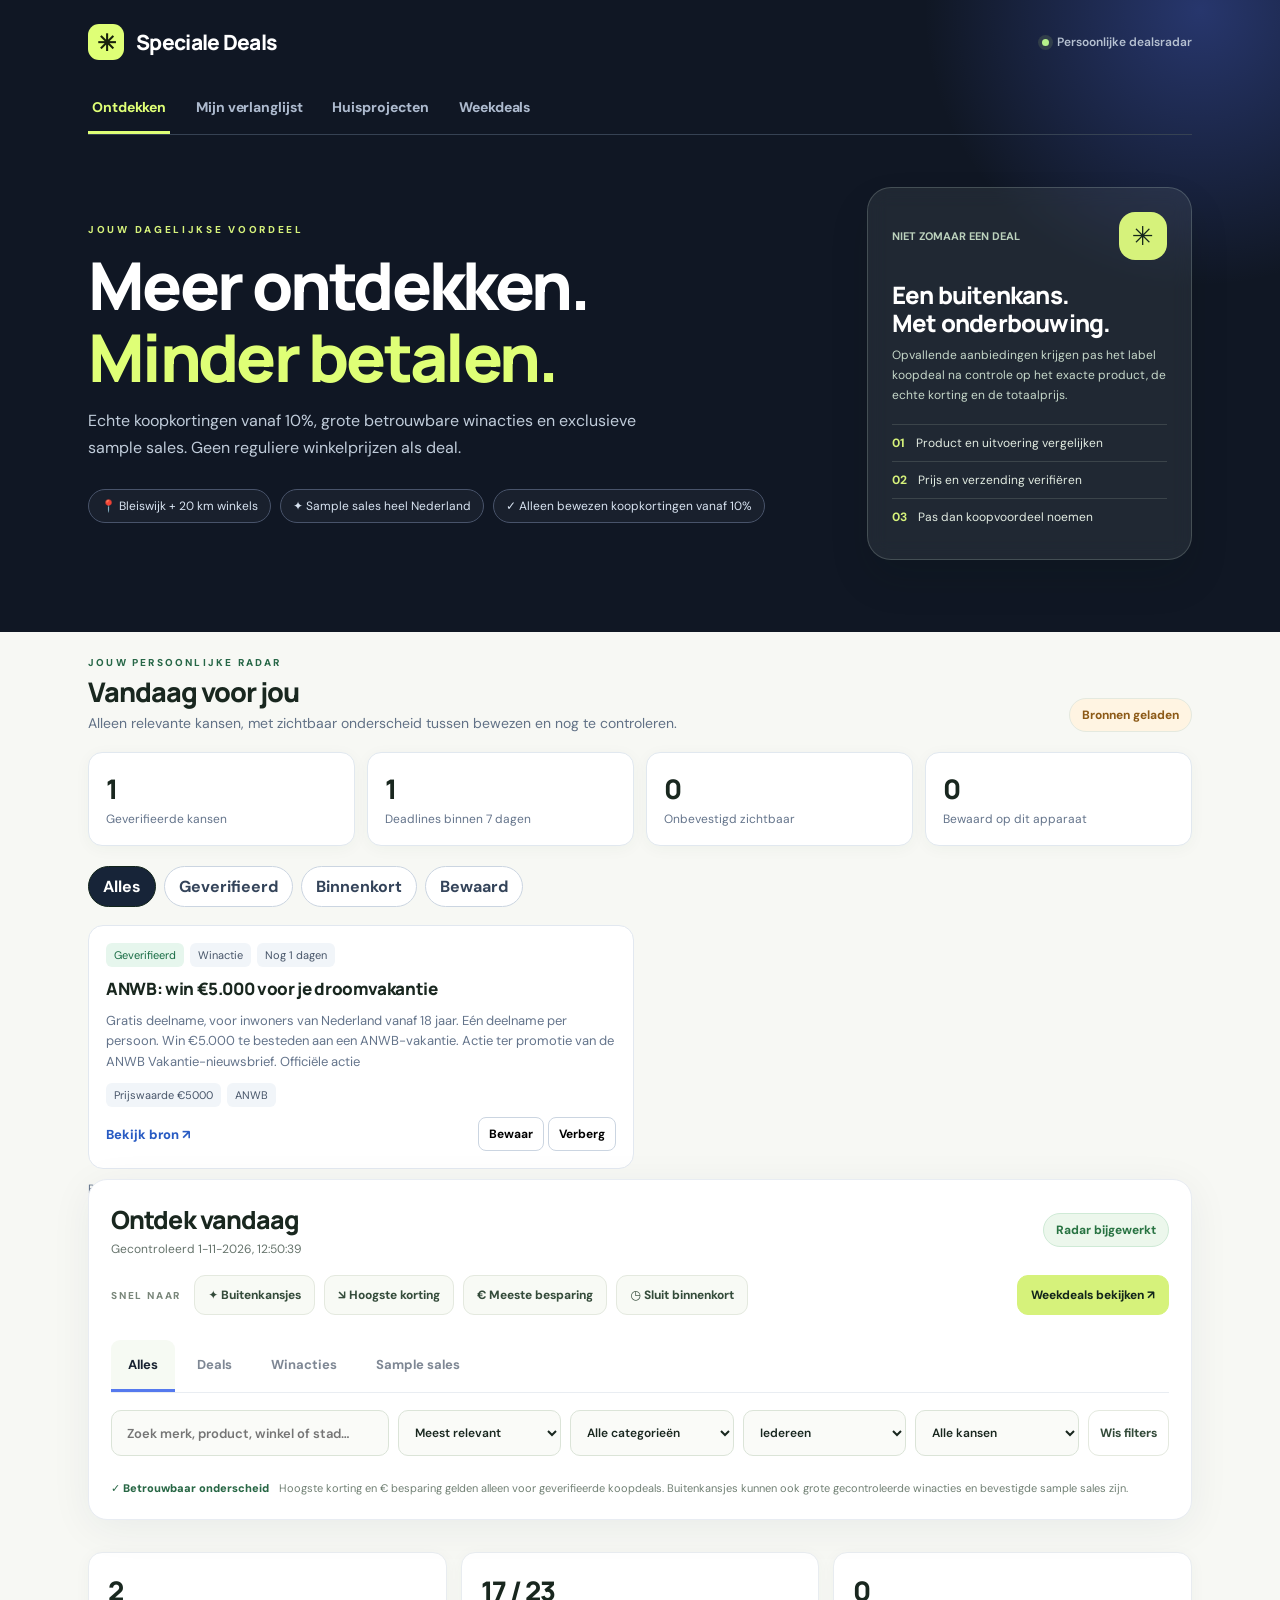
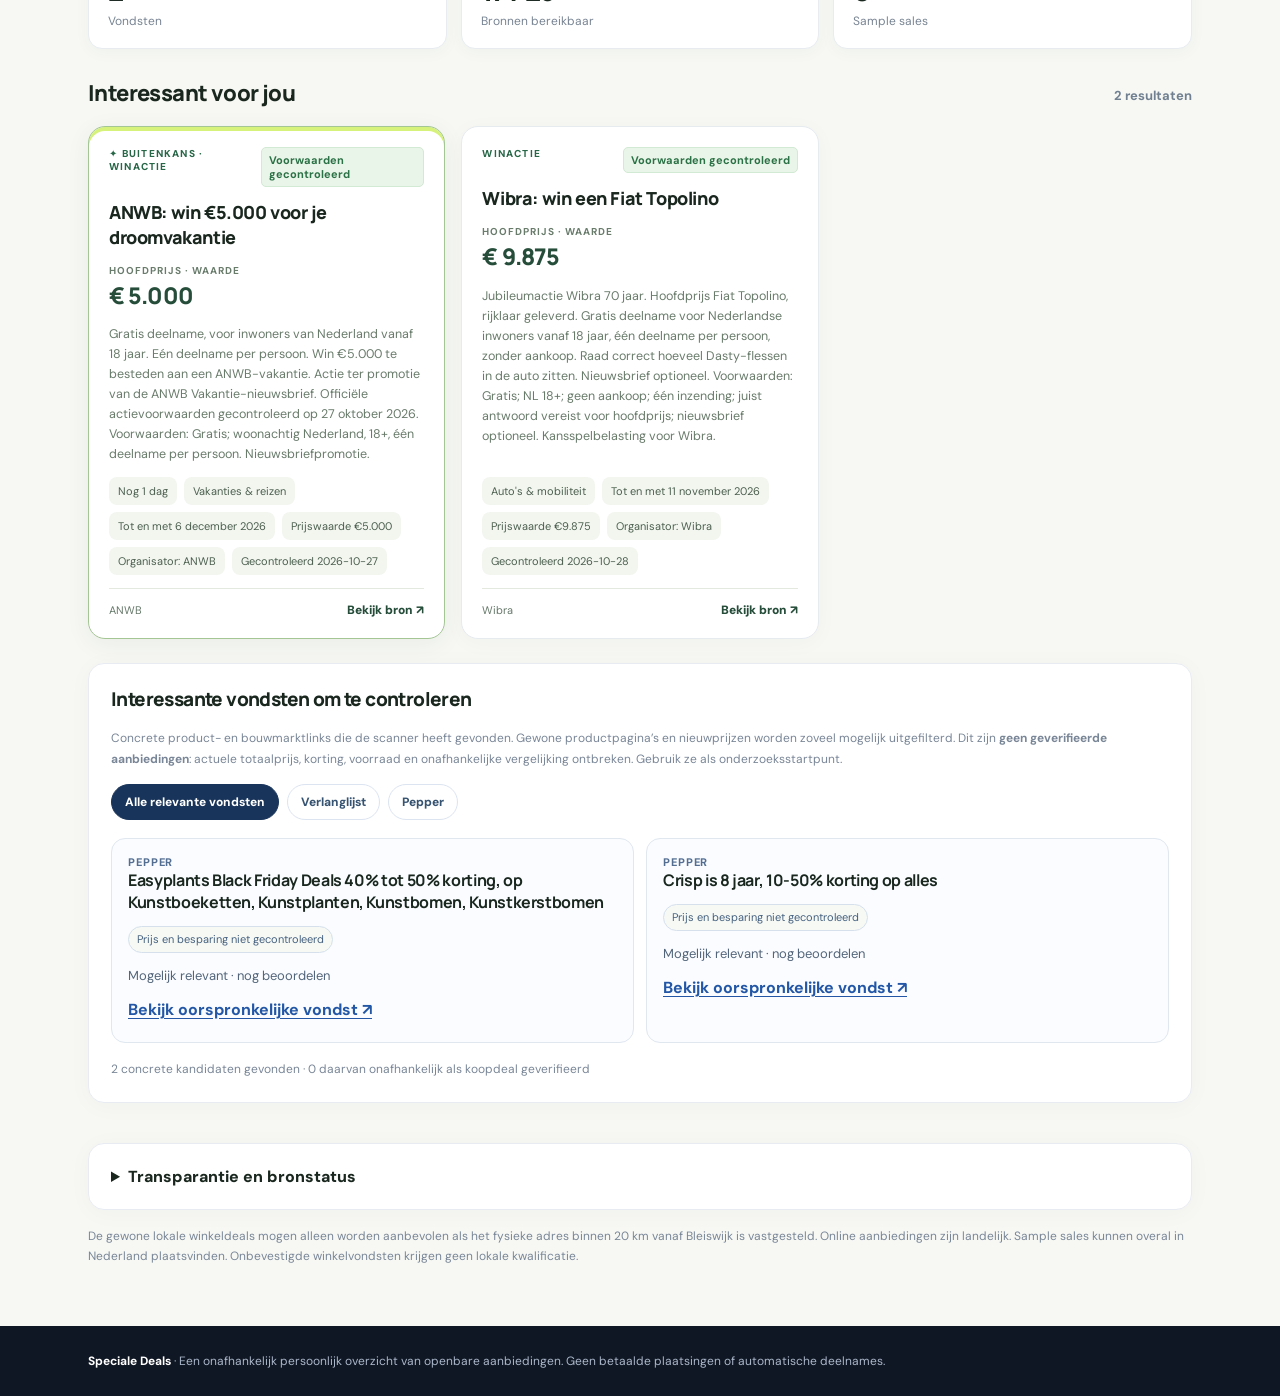
==== commit 1a6d56a3: "Redesign homepage and add verified discount, savings, opportunity and urgency filters" ====
--- a/index.html
+++ b/index.html
@@ -1,4 +1,4 @@
-<!doctype html><html lang="nl"><head><meta charset="utf-8"><meta name="viewport" content="width=device-width,initial-scale=1"><meta name="theme-color" content="#0d1421"><title>Speciale Deals | Vandaag ontdekken</title><style>
+<!doctype html><html lang="nl"><head><meta charset="utf-8"><meta name="viewport" content="width=device-width,initial-scale=1"><meta name="theme-color" content="#0d1421"><title>Speciale Deals | Vandaag ontdekken</title><link rel="stylesheet" href="./ui/speciale.css"><style>
 @import url('https://fonts.googleapis.com/css2?family=DM+Sans:wght@400;500;600;700;800&family=Manrope:wght@400;600;700;800&display=swap');
 :root{font-family:'DM Sans',system-ui,sans-serif;color:#182231;background:#f8f9fb}*{box-sizing:border-box}body{margin:0}button,input,select{font:inherit}button{cursor:pointer}a{color:inherit;text-decoration:none}.wrap{max-width:1160px;margin:auto;padding:0 28px}.mast{background:#101724;color:#fff;position:relative;overflow:hidden}.mast:after{content:"";position:absolute;width:600px;height:600px;right:-220px;top:-290px;border-radius:50%;background:radial-gradient(circle,#5575ff55,transparent 65%);pointer-events:none}.head{display:flex;align-items:center;justify-content:space-between;padding-top:24px;padding-bottom:24px;position:relative;z-index:1}.brand{font-family:Manrope,sans-serif;font-size:21px;font-weight:800;letter-spacing:-.7px;display:flex;align-items:center;gap:12px}.logo{width:36px;height:36px;display:grid;place-items:center;border-radius:11px;background:#dfff76;color:#17210c;font-size:23px}.headmeta{font-size:12px;color:#b6c1d1;display:flex;align-items:center;gap:8px}.dot{width:7px;height:7px;background:#b7f38b;border-radius:50%}.hero{padding-top:52px;padding-bottom:72px;position:relative;z-index:1}.eyebrow{color:#d8ff86;font-size:12px;text-transform:uppercase;font-weight:800;letter-spacing:2px}.hero h1{font:800 clamp(36px,6vw,66px)/1.08 Manrope,sans-serif;letter-spacing:-2.7px;margin:14px 0 14px;max-width:830px}.hero h1 em{font-style:normal;color:#dfff76}.intro{font-size:16px;line-height:1.7;color:#c0ccda;max-width:600px;margin:0}.hero-tags{display:flex;gap:9px;flex-wrap:wrap;margin-top:28px}.hero-tags span{font-size:12px;border:1px solid #48536a;padding:8px 12px;border-radius:40px;background:#ffffff0a;color:#d8e3f1}.panel{margin-top:-30px;position:relative;z-index:2;background:white;border-radius:19px;box-shadow:0 8px 40px #172b4510;border:1px solid #e8ecf2;padding:22px 22px 8px}.panel-top{display:flex;justify-content:space-between;gap:14px;align-items:center}.section-title{font:800 21px Manrope,sans-serif;letter-spacing:-.6px}.sub{color:#708091;font-size:13px;margin-top:4px}.status{font-size:12px;padding:8px 12px;border-radius:20px;background:#fff4e2;color:#8d5a17}.status.good{background:#ecf7ec;color:#287342}.nav{display:flex;gap:5px;border-bottom:1px solid #e9edf2;margin-top:22px;overflow-x:auto}.tab{border:0;background:transparent;color:#7e8794;padding:16px 17px;font-weight:700;white-space:nowrap;border-bottom:3px solid transparent}.tab.active{color:#182231;border-bottom-color:#5579ee}.filters{display:grid;grid-template-columns:minmax(0,1fr) 170px 185px 145px;gap:10px;padding:18px 0}.search{width:100%;border:1px solid #dfe5ed;background:#fafbfe;border-radius:10px;padding:13px 14px;outline:none}.search:focus{border-color:#5579ee}.select{width:100%;border:1px solid #dfe5ed;border-radius:10px;background:#fafbfe;padding:12px}.body{padding:32px 0 60px}.statrow{display:grid;grid-template-columns:repeat(3,1fr);gap:14px;margin-bottom:29px}.stat{background:white;border:1px solid #e8ecf0;border-radius:14px;padding:19px}.stat b{font:800 27px Manrope,sans-serif}.stat small{display:block;color:#788493;margin-top:4px;font-size:12px}.between{display:flex;align-items:center;justify-content:space-between;gap:12px;margin:0 0 18px}.between h2{font:800 22px Manrope,sans-serif;letter-spacing:-.6px;margin:0}.grid{display:grid;grid-template-columns:repeat(3,minmax(0,1fr));gap:16px}.deal{display:flex;flex-direction:column;gap:13px;min-width:0;border:1px solid #e6ebf0;background:#fff;border-radius:17px;padding:20px;transition:transform .15s,box-shadow .15s}.deal:hover{transform:translateY(-2px);box-shadow:0 11px 25px #18223110}.eyeline{display:flex;justify-content:space-between;align-items:center;gap:8px}.kind{font-size:10px;letter-spacing:1px;text-transform:uppercase;font-weight:800;color:#526174}.verified{font-size:11px;font-weight:700;border-radius:5px;background:#fff4e3;color:#936221;padding:5px 7px}.deal h3{font:800 18px/1.38 Manrope,sans-serif;letter-spacing:-.4px;margin:0;overflow-wrap:anywhere}.desc{font-size:13px;color:#6a798a;line-height:1.6;flex:1}.facts{display:flex;flex-wrap:wrap;gap:7px}.fact{font-size:11px;border-radius:6px;background:#f2f5f9;padding:6px 8px;color:#526174}.bottom{padding-top:13px;border-top:1px solid #eff1f5;display:flex;justify-content:space-between;gap:12px;align-items:center}.source{font-size:11px;color:#8390a0;overflow:hidden;text-overflow:ellipsis;white-space:nowrap}.go{font-size:12px;font-weight:800;color:#315dcf;white-space:nowrap}.empty{grid-column:1/-1;text-align:center;padding:54px 20px;background:#fff;border:1px dashed #cfdae8;border-radius:16px}.empty b{display:block;font-size:18px}.empty p{font-size:14px;color:#718095;line-height:1.6;max-width:480px;margin:10px auto 0}.more{margin:22px auto;display:block;padding:11px 20px;border:1px solid #d5dce8;background:#fff;border-radius:9px;font-weight:700}.sources{margin-top:40px;background:#fff;border:1px solid #e8ecf2;border-radius:16px;padding:22px}.sources summary{cursor:pointer;font-weight:800}.sourcegrid{display:grid;grid-template-columns:repeat(2,1fr);gap:9px;margin-top:18px}.sourceitem{display:flex;justify-content:space-between;gap:8px;font-size:12px;padding:11px;border-radius:8px;background:#f5f7fa}.sourceitem .ok{color:#277c57}.sourceitem .bad{color:#a46520}.fine{font-size:12px;color:#798697;line-height:1.7;margin:16px 0 0}footer{background:#101724;color:#aab7ca;padding:27px 0;font-size:12px}footer strong{color:white}
 @media(max-width:850px){.grid{grid-template-columns:repeat(2,minmax(0,1fr))}.filters{grid-template-columns:1fr 1fr}.filters input{grid-column:1/-1}}@media(max-width:560px){.wrap{padding:0 17px}.head{padding-top:17px;padding-bottom:17px}.headmeta{font-size:10px}.hero{padding:36px 0 61px}.hero h1{letter-spacing:-1.5px}.intro{font-size:14px}.panel{padding:17px 14px 4px}.panel-top{align-items:flex-start}.statrow{gap:8px}.stat{padding:13px}.stat b{font-size:22px}.grid{grid-template-columns:1fr}.between h2{font-size:19px}.sourcegrid{grid-template-columns:1fr}.filters{grid-template-columns:1fr 1fr}.select{font-size:12px}}
@@ -24,11 +24,33 @@
 @media(max-width:650px){.site-nav{gap:20px}.site-link{font-size:13px;padding-top:12px;padding-bottom:13px}.workspace-view{padding:25px 0 45px}#wishform{grid-template-columns:minmax(0,1fr) 130px}#wishform #wishname{grid-column:1/-1}#wishform button{min-width:0}}
 </style><style id="kk2-style">
 .kk-dashboard{max-width:1160px;margin:0 auto;padding:24px 28px 12px}.kk-heading{display:flex;justify-content:space-between;align-items:flex-end;gap:14px;flex-wrap:wrap}.kk-heading h2{font:800 27px Manrope,sans-serif;margin:4px 0}.kk-heading p{color:#617186;font-size:14px;margin:0}.kk-kpis{display:grid;grid-template-columns:repeat(4,minmax(0,1fr));gap:12px;margin:20px 0}.kk-kpi{border:1px solid #e1e8ef;background:#fff;border-radius:14px;padding:17px}.kk-kpi strong{font:800 27px Manrope,sans-serif;display:block}.kk-kpi span{color:#64748b;font-size:12px}.kk-actions{display:flex;flex-wrap:wrap;gap:8px;margin-bottom:16px}.kk-filter{border:1px solid #cbd5e1;background:#fff;border-radius:30px;padding:9px 14px;font-weight:700;color:#34445a}.kk-filter[aria-pressed=true]{background:#172438;color:#fff}.kk-list{display:grid;grid-template-columns:repeat(2,minmax(0,1fr));gap:12px}.kk-card{border:1px solid #e2e8f0;border-radius:15px;background:#fff;padding:17px;display:flex;flex-direction:column;gap:10px}.kk-card h3{font:800 17px/1.4 Manrope,sans-serif;margin:0}.kk-card p{font-size:13px;line-height:1.6;color:#64748b;margin:0}.kk-meta{display:flex;gap:6px;flex-wrap:wrap}.kk-pill{font-size:11px;background:#f1f5f9;color:#475569;padding:5px 8px;border-radius:6px}.kk-pill.kk-verified{background:#e6f6ed;color:#176b43}.kk-pill.kk-check{background:#fff4df;color:#80560d}.kk-bottom{display:flex;justify-content:space-between;gap:10px;align-items:center;margin-top:auto}.kk-bottom a{color:#285bc3;font-size:13px;font-weight:800}.kk-bottom button{border:1px solid #cbd5e1;border-radius:8px;background:#fff;padding:8px 10px;font-size:12px;font-weight:700}.kk-empty{background:#fff;border:1px dashed #cbd5e1;border-radius:12px;padding:24px;color:#64748b;grid-column:1/-1}.kk-note{font-size:12px;color:#64748b;margin:12px 0 0}@media(max-width:700px){.kk-dashboard{padding:20px 17px 8px}.kk-kpis{grid-template-columns:repeat(2,1fr)}.kk-list{grid-template-columns:1fr}}
-</style></head><body><header class="mast"><div class="wrap"><div class="head"><div class="brand"><span class="logo">✳</span> Speciale Deals</div><div class="headmeta"><span class="dot"></span> Persoonlijke dealsradar</div></div><nav class="site-nav" aria-label="Hoofdmenu"><button class="site-link active" data-view="discover" aria-current="page">Ontdekken</button><button class="site-link" data-view="wishlist">Mijn verlanglijst</button><button class="site-link" data-view="projects">Huisprojecten</button></nav><div class="hero"><div class="eyebrow">Jouw dagelijkse voordeel</div><h1>Meer ontdekken.<br><em>Minder betalen.</em></h1><p class="intro">Echte koopkortingen vanaf 10%, grote betrouwbare winacties en exclusieve sample sales. Geen reguliere winkelprijzen als deal.</p><div class="hero-tags"><span>📍 Bleiswijk + 20 km winkels</span><span>✦ Sample sales heel Nederland</span><span>✓ Alleen bewezen koopkortingen vanaf 10%</span></div></div></div></header><section class="kk-dashboard" id="kkDashboard" aria-label="Kansenkompas vandaag"><div class="kk-heading"><div><div class="eyebrow" style="color:#315dcf">JOUW PERSOONLIJKE RADAR</div><h2>Vandaag voor jou</h2><p>Alleen relevante kansen, met zichtbaar onderscheid tussen bewezen en nog te controleren.</p></div><span class="status" id="kkSync">Gegevens laden…</span></div><div class="kk-kpis"><div class="kk-kpi"><strong id="kkVerified">—</strong><span>Geverifieerde kansen</span></div><div class="kk-kpi"><strong id="kkUrgent">—</strong><span>Deadlines binnen 7 dagen</span></div><div class="kk-kpi"><strong id="kkResearch">—</strong><span>Onbevestigd zichtbaar</span></div><div class="kk-kpi"><strong id="kkSaved">—</strong><span>Bewaard op dit apparaat</span></div></div><div class="kk-actions" role="group" aria-label="Filter kansen"><button class="kk-filter" data-kkfilter="all" aria-pressed="true">Alles</button><button class="kk-filter" data-kkfilter="verified" aria-pressed="false">Geverifieerd</button><button class="kk-filter" data-kkfilter="urgent" aria-pressed="false">Binnenkort</button><button class="kk-filter" data-kkfilter="saved" aria-pressed="false">Bewaard</button></div><div id="kkList" class="kk-list" aria-live="polite"><div class="kk-empty">Kansen worden geladen…</div></div><p class="kk-note">Bewaren en verbergen werkt alleen in deze browser. Geen automatische deelname of aankoop; privégegevens worden niet naar GitHub verzonden.</p></section><style id="price-radar-style">
+</style></head><body><header class="mast"><div class="wrap"><div class="head"><div class="brand"><span class="logo">✳</span> Speciale Deals</div><div class="headmeta"><span class="dot"></span> Persoonlijke dealsradar</div></div><nav class="site-nav" aria-label="Hoofdmenu"><button class="site-link active" data-view="discover" aria-current="page">Ontdekken</button><button class="site-link" data-view="wishlist">Mijn verlanglijst</button><button class="site-link" data-view="projects">Huisprojecten</button><a class="site-link" href="./weekdeals/">Weekdeals</a></nav><div class="hero"><div class="hero-copy"><div class="eyebrow">Jouw dagelijkse voordeel</div><h1>Meer ontdekken.<br><em>Minder betalen.</em></h1><p class="intro">Echte koopkortingen vanaf 10%, grote betrouwbare winacties en exclusieve sample sales. Geen reguliere winkelprijzen als deal.</p><div class="hero-tags"><span>📍 Bleiswijk + 20 km winkels</span><span>✦ Sample sales heel Nederland</span><span>✓ Alleen bewezen koopkortingen vanaf 10%</span></div></div>
+<aside class="hero-insight" aria-label="Onze controle in drie stappen">
+<div class="insight-top"><span>NIET ZOMAAR EEN DEAL</span><span class="insight-mark" aria-hidden="true">✳</span></div>
+<h2>Een buitenkans.<br>Met onderbouwing.</h2>
+<p>Opvallende aanbiedingen krijgen pas het label koopdeal na controle op het exacte product, de echte korting en de totaalprijs.</p>
+<div class="insight-step"><b>01</b> Product en uitvoering vergelijken</div>
+<div class="insight-step"><b>02</b> Prijs en verzending verifiëren</div>
+<div class="insight-step"><b>03</b> Pas dan koopvoordeel noemen</div></aside></div></div></header><section class="kk-dashboard" id="kkDashboard" aria-label="Kansenkompas vandaag"><div class="kk-heading"><div><div class="eyebrow" style="color:#315dcf">JOUW PERSOONLIJKE RADAR</div><h2>Vandaag voor jou</h2><p>Alleen relevante kansen, met zichtbaar onderscheid tussen bewezen en nog te controleren.</p></div><span class="status" id="kkSync">Gegevens laden…</span></div><div class="kk-kpis"><div class="kk-kpi"><strong id="kkVerified">—</strong><span>Geverifieerde kansen</span></div><div class="kk-kpi"><strong id="kkUrgent">—</strong><span>Deadlines binnen 7 dagen</span></div><div class="kk-kpi"><strong id="kkResearch">—</strong><span>Onbevestigd zichtbaar</span></div><div class="kk-kpi"><strong id="kkSaved">—</strong><span>Bewaard op dit apparaat</span></div></div><div class="kk-actions" role="group" aria-label="Filter kansen"><button class="kk-filter" data-kkfilter="all" aria-pressed="true">Alles</button><button class="kk-filter" data-kkfilter="verified" aria-pressed="false">Geverifieerd</button><button class="kk-filter" data-kkfilter="urgent" aria-pressed="false">Binnenkort</button><button class="kk-filter" data-kkfilter="saved" aria-pressed="false">Bewaard</button></div><div id="kkList" class="kk-list" aria-live="polite"><div class="kk-empty">Kansen worden geladen…</div></div><p class="kk-note">Bewaren en verbergen werkt alleen in deze browser. Geen automatische deelname of aankoop; privégegevens worden niet naar GitHub verzonden.</p></section><style id="price-radar-style">
 .pr-wrap{max-width:1160px;margin:24px auto;padding:0 20px}.pr-panel{background:#fff;border:1px solid #dce5ef;border-radius:20px;padding:24px;box-shadow:0 8px 24px #102a4310}.pr-head{display:flex;justify-content:space-between;gap:12px;flex-wrap:wrap;align-items:center}.pr-head h2{font-size:26px;margin:5px 0}.pr-note{color:#53657a;font-size:13px;line-height:1.55}.pr-grid{display:grid;grid-template-columns:repeat(auto-fit,minmax(245px,1fr));gap:12px;margin-top:18px}.pr-card{border:1px solid #e0e7ef;border-radius:14px;padding:16px;background:#fafcff}.pr-card h3{font-size:16px;margin:0 0 5px}.pr-kicker{font-size:11px;text-transform:uppercase;font-weight:800;letter-spacing:.08em;color:#536e91}.pr-price{font-size:24px;font-weight:800;margin:10px 0 4px}.pr-card a{color:#2357a6;font-weight:700}.pr-empty{color:#657589;font-weight:600}.pr-label{font-size:12px;color:#566b82}.pr-chip{display:inline-block;border:1px solid #d5e0ec;border-radius:30px;padding:4px 8px;font-size:11px;color:#45617f;margin-top:8px}.pr-error{padding:14px;color:#815021}.pr-grid{grid-template-columns:repeat(auto-fit,minmax(245px,1fr))}.pr-card{transition:border-color .15s,transform .15s;min-height:205px}.pr-card:hover{border-color:#98acc9;transform:translateY(-2px)}.pr-chip{line-height:1.5}.pr-tools{display:flex;align-items:center;gap:8px;flex-wrap:wrap;margin-top:15px}.pr-tools button{border:1px solid #dce4f1;background:#fff;border-radius:100px;padding:9px 13px;font-size:12px;font-weight:800;color:#365372}.pr-tools button[aria-pressed="true"]{background:#19345a;color:#fff;border-color:#19345a}.pr-price{font-variant-numeric:tabular-nums}.pr-meta{font-size:12px;color:#667891;font-weight:600;margin:0 0 10px}.pr-card a{text-decoration:underline;text-underline-offset:3px}
 </style>
 
-<main class="wrap"><div id="discoverView" class="view"><div class="panel"><div class="panel-top"><div><div class="section-title">Ontdek vandaag</div><div class="sub" id="updated">Data wordt geladen…</div></div><span class="status" id="state">Controleren</span></div><nav class="nav" aria-label="Resultaatcategorieën"><button class="tab active" data-type="all">Alles</button><button class="tab" data-type="deals">Deals</button><button class="tab" data-type="contests">Winacties</button><button class="tab" data-type="sales">Sample sales</button></nav><div class="filters"><input class="search" id="q" type="search" placeholder="Zoek merk, product, winkel of stad…" aria-label="Zoeken"><select class="select" id="sort" aria-label="Sortering"><option value="rank">Meest relevant</option><option value="fresh">Recent ontdekt</option><option value="az">Naam A-Z</option></select><select class="select" id="category" aria-label="Categorie"><option value="all">Alle categorieën</option></select><select class="select" id="audience" aria-label="Doelgroep"><option value="all">Iedereen</option><option value="men">Voor mij</option><option value="women">Voor haar</option></select></div></div><div class="body"><div class="statrow"><div class="stat"><b id="number">0</b><small>Vondsten</small></div><div class="stat"><b id="active">0</b><small>Bronnen bereikbaar</small></div><div class="stat"><b id="salescount">0</b><small>Sample sales</small></div></div><div class="between"><h2 id="resulttitle">Interessant voor jou</h2><span class="sub" id="resultcount"></span></div><div class="grid" id="cards"><div class="empty"><b>Resultaten ophalen</b><p>De radar controleert de actuele gegevens.</p></div></div><button id="more" class="more" hidden>Toon meer resultaten</button><section class="sources" id="researchLeads" style="margin-top:24px;margin-bottom:24px"><div class="section-title">Interessante vondsten om te controleren</div><p class="fine">Concrete product- en bouwmarktlinks die de scanner heeft gevonden. Gewone productpagina’s en nieuwprijzen worden zoveel mogelijk uitgefilterd. Dit zijn <strong>geen geverifieerde aanbiedingen</strong>: actuele totaalprijs, korting, voorraad en onafhankelijke vergelijking ontbreken. Gebruik ze als onderzoeksstartpunt.</p><div class="pr-tools" id="leadFilters"><button type="button" data-lead-filter="all" aria-pressed="true">Alle relevante vondsten</button><button type="button" data-lead-filter="wishlist" aria-pressed="false">Verlanglijst</button><button type="button" data-lead-filter="pepper" aria-pressed="false">Pepper</button></div><div id="leadGrid" class="pr-grid"><p class="fine">Vondsten laden…</p></div><p id="leadStatus" class="fine"></p></section><details class="sources"><summary>Transparantie en bronstatus</summary><p class="fine">Geautomatiseerde vondsten zijn signalen en niet automatisch gecontroleerde kortingen of gratis deelnames. De aanbieder bevestigt de actuele voorwaarden, prijzen, beschikbare maten en tickets.</p><div class="sourcegrid" id="sourcegrid"></div><p class="fine">Een bronfout betekent dat er die ronde geen nieuwe gegevens konden worden bevestigd, niet dat er geen acties bestaan. De scanner omzeilt geen toegangsbeveiligingen.</p></details><p class="fine">De gewone lokale winkeldeals mogen alleen worden aanbevolen als het fysieke adres binnen 20 km vanaf Bleiswijk is vastgesteld. Online aanbiedingen zijn landelijk. Sample sales kunnen overal in Nederland plaatsvinden. Onbevestigde winkelvondsten krijgen geen lokale kwalificatie.</p></div></div><section id="wishlistView" class="workspace-view" hidden><div class="workspace-head"><div class="workspace-label">Mijn persoonlijke radar</div><h1>Mijn verlanglijst</h1><p>Bewaar wat je écht wilt kopen en vergelijk alleen concrete aanbiedingen. Aanpassingen op dit apparaat kun je exporteren naar de centrale lijst.</p></div><section class="sources" style="margin-top:0;margin-bottom:28px"><div class="section-title">Mijn verlanglijst <span style="font-size:12px;color:#768699;font-weight:500">Persoonlijke productradar</span></div><p class="fine">Voeg producten toe en stel eventueel een maximale prijs in. Toevoegingen op deze pagina worden op dit apparaat bewaard; voor de dagelijkse centrale GitHub-scan kun je ze exporteren en in <a href="https://github.com/DASPHHS/specialedeals/edit/main/wishlist.json" target="_blank" rel="noopener" style="color:#315dcf">wishlist.json</a> opnemen.</p><form id="wishform" class="filters" style="grid-template-columns:minmax(0,1fr) 150px 105px;margin-top:12px"><input id="wishname" class="search" required placeholder="Bijv. Arc'teryx Beta Jacket XL" aria-label="Nieuw product"><input id="wishmax" class="search" type="number" step="1" min="1" placeholder="Max. € (optioneel)" aria-label="Maximumprijs"><button type="submit" class="select" style="background:#1d3156;color:#fff;font-weight:700">Toevoegen</button></form><div id="wishitems" class="sourcegrid"></div><div style="margin-top:20px;border-top:1px solid #e9edf2;padding-top:17px"><div class="section-title" style="font-size:16px">Nieuw gevonden bij jouw producten</div><p class="fine">Alleen gecontroleerde koopaanbiedingen met minimaal 10% voordeel op identieke producten. Reguliere prijzen en categoriepagina’s zijn uitgesloten.</p><div id="wishsignals" class="sourcegrid" aria-live="polite"><span class="fine">Productsignalen laden…</span></div></div><div style="display:flex;gap:12px;flex-wrap:wrap;margin-top:16px"><button id="wishexport" class="select" style="width:auto">Exporteer mijn lijst</button><a href="https://github.com/DASPHHS/specialedeals/edit/main/wishlist.json" target="_blank" rel="noopener" class="select" style="width:auto;color:#315dcf">Bewerk centrale verlanglijst ↗</a></div><p class="fine">De laagste prijs en besparing worden pas weergegeven na een controle van identieke SKU, maat en uitvoering, bezorging naar Nederland, invoerrechten, retourkosten en garantie. Dat is nog niet geautomatiseerd.</p></section><section class="pr-wrap" id="priceRadar"><div class="pr-panel"><div class="pr-head"><div><div class="pr-kicker">Persoonlijke koopradar</div><h2>Prijzen &amp; echte kortingen</h2></div><span class="pr-chip" id="prUpdated">Prijsdata laden…</span></div><p class="pr-note">Vergelijk per exact product de laagste gevonden artikelprijs en de grootste bewezen korting. Oude prijswaarnemingen zijn geen actuele aanbiedingen; een prijs zonder gecontroleerde bezorgkosten is geen geverifieerde laagste totaalprijs.</p><div class="pr-tools" role="group" aria-label="Filter producten"><button type="button" data-pr-filter="all" aria-pressed="true">Alle producten</button><button type="button" data-pr-filter="with" aria-pressed="false">Met prijsnotitie</button><button type="button" data-pr-filter="missing" aria-pressed="false">Nog te vergelijken</button></div><p class="pr-meta" id="prSummary">Producten laden…</p><div id="verifiedPricepeil" class="pr-meta" aria-live="polite">Gecontroleerde actuele totaalprijzen laden…</div><div id="prGrid" class="pr-grid" aria-live="polite"></div></div></section><section id="householdRadar" class="sources" style="margin-top:0;margin-bottom:28px"><div class="section-title">Slim inkopen · huishouden</div><p class="fine">Jouw koopregel: <strong>laagste prijs per effectief gebruik</strong>, zolang de kwaliteit voldoende is. Huismerken tellen volwaardig mee. Een winkel wordt pas als vaste beste koop aangemerkt na controle van vergelijkbare werking, dosering, actuele prijs en beschikbaarheid. Kies hieronder je favoriete categorieën; deze selectie blijft in je browser.</p><div class="pr-tools" id="hhFilters" aria-label="Huishoudcategorieën"></div><div class="pr-grid" id="hhGrid"><p class="fine">Categorieën laden…</p></div><p class="fine" id="hhStatus">Geen winkel wordt zonder prijscontrole als goedkoopste aanbevolen.</p></section></section><section id="projectsView" class="workspace-view" hidden><div class="workspace-head"><div class="workspace-label">Slim besparen op je woning</div><h1>Huisprojecten</h1><p>Schilderwerk en voortuinrenovatie eerst. Overkapping, schuur en verduurzaming blijven op de planning.</p></div><section class="sources" style="margin-top:0;margin-bottom:28px"><div class="section-title">Huisprojecten & verduurzaming</div><p class="fine">Persoonlijke projecten, gerichte aanbiedingen en officiële subsidieregelingen. Een prijs is pas een goede deal na vergelijking van materiaalkosten, arbeid, montage, garantie en eventuele subsidie.</p><div id="houseprojects" class="sourcegrid"><span class="fine">Projecten laden…</span></div><p class="fine">Bij overkappingen, isolatie en verbouwingen moeten vergunningen, technische eisen en lokale subsidieregels apart worden gecontroleerd.</p></section></section></main><footer><div class="wrap"><strong>Speciale Deals</strong> · Een onafhankelijk persoonlijk overzicht van openbare aanbiedingen. Geen betaalde plaatsingen of automatische deelnames.</div></footer><script>
+<main class="wrap"><div id="discoverView" class="view"><div class="panel"><div class="panel-top"><div><div class="section-title">Ontdek vandaag</div><div class="sub" id="updated">Data wordt geladen…</div></div><span class="status" id="state">Controleren</span></div><div class="discovery-actions" role="group" aria-label="Snelle selecties">
+<span class="label">SNEL NAAR</span>
+<button type="button" data-quick="opportunities">✦ Buitenkansjes</button>
+<button type="button" data-quick="discount">↘ Hoogste korting</button>
+<button type="button" data-quick="saving">€ Meeste besparing</button>
+<button type="button" data-quick="ending">◷ Sluit binnenkort</button>
+<a href="./weekdeals/">Weekdeals bekijken ↗</a>
+</div><nav class="nav" aria-label="Resultaatcategorieën"><button class="tab active" data-type="all">Alles</button><button class="tab" data-type="deals">Deals</button><button class="tab" data-type="contests">Winacties</button><button class="tab" data-type="sales">Sample sales</button></nav><div class="filters"><input class="search" id="q" type="search" placeholder="Zoek merk, product, winkel of stad…" aria-label="Zoeken"><select class="select" id="sort" aria-label="Sortering"><option value="rank">Meest relevant</option><option value="fresh">Recent ontdekt</option><option value="discount">Hoogste bewezen korting</option><option value="saving">Grootste € besparing</option><option value="deadline">Deadline eerst</option><option value="az">Naam A-Z</option></select><select class="select" id="category" aria-label="Categorie"><option value="all">Alle categorieën</option></select><select class="select" id="audience" aria-label="Doelgroep"><option value="all">Iedereen</option><option value="men">Voor mij</option><option value="women">Voor haar</option></select>
+<select class="select" id="lens" aria-label="Extra filter"><option value="all">Alle kansen</option><option value="opportunities">Buitenkansjes</option><option value="discount20">Echte korting vanaf 20%</option><option value="ending">Sluit binnen 7 dagen</option><option value="recent">Nieuw deze week</option><option value="wishlist">Mijn verlanglijst</option></select>
+<button class="filter-clear" id="resetFilters" type="button">Wis filters</button></div>
+<div class="filter-note"><span>✓ Betrouwbaar onderscheid</span> Hoogste korting en € besparing gelden alleen voor geverifieerde koopdeals. Buitenkansjes kunnen ook grote gecontroleerde winacties en bevestigde sample sales zijn.</div></div><div class="body"><div class="statrow"><div class="stat"><b id="number">0</b><small>Vondsten</small></div><div class="stat"><b id="active">0</b><small>Bronnen bereikbaar</small></div><div class="stat"><b id="salescount">0</b><small>Sample sales</small></div></div><div class="between"><h2 id="resulttitle">Interessant voor jou</h2><span class="sub" id="resultcount"></span></div><div class="grid" id="cards"><div class="empty"><b>Resultaten ophalen</b><p>De radar controleert de actuele gegevens.</p></div></div><button id="more" class="more" hidden>Toon meer resultaten</button><section class="sources" id="researchLeads" style="margin-top:24px;margin-bottom:24px"><div class="section-title">Interessante vondsten om te controleren</div><p class="fine">Concrete product- en bouwmarktlinks die de scanner heeft gevonden. Gewone productpagina’s en nieuwprijzen worden zoveel mogelijk uitgefilterd. Dit zijn <strong>geen geverifieerde aanbiedingen</strong>: actuele totaalprijs, korting, voorraad en onafhankelijke vergelijking ontbreken. Gebruik ze als onderzoeksstartpunt.</p><div class="pr-tools" id="leadFilters"><button type="button" data-lead-filter="all" aria-pressed="true">Alle relevante vondsten</button><button type="button" data-lead-filter="wishlist" aria-pressed="false">Verlanglijst</button><button type="button" data-lead-filter="pepper" aria-pressed="false">Pepper</button></div><div id="leadGrid" class="pr-grid"><p class="fine">Vondsten laden…</p></div><p id="leadStatus" class="fine"></p></section><details class="sources"><summary>Transparantie en bronstatus</summary><p class="fine">Geautomatiseerde vondsten zijn signalen en niet automatisch gecontroleerde kortingen of gratis deelnames. De aanbieder bevestigt de actuele voorwaarden, prijzen, beschikbare maten en tickets.</p><div class="sourcegrid" id="sourcegrid"></div><p class="fine">Een bronfout betekent dat er die ronde geen nieuwe gegevens konden worden bevestigd, niet dat er geen acties bestaan. De scanner omzeilt geen toegangsbeveiligingen.</p></details><p class="fine">De gewone lokale winkeldeals mogen alleen worden aanbevolen als het fysieke adres binnen 20 km vanaf Bleiswijk is vastgesteld. Online aanbiedingen zijn landelijk. Sample sales kunnen overal in Nederland plaatsvinden. Onbevestigde winkelvondsten krijgen geen lokale kwalificatie.</p></div></div><section id="wishlistView" class="workspace-view" hidden><div class="workspace-head"><div class="workspace-label">Mijn persoonlijke radar</div><h1>Mijn verlanglijst</h1><p>Bewaar wat je écht wilt kopen en vergelijk alleen concrete aanbiedingen. Aanpassingen op dit apparaat kun je exporteren naar de centrale lijst.</p></div><section class="sources" style="margin-top:0;margin-bottom:28px"><div class="section-title">Mijn verlanglijst <span style="font-size:12px;color:#768699;font-weight:500">Persoonlijke productradar</span></div><p class="fine">Voeg producten toe en stel eventueel een maximale prijs in. Toevoegingen op deze pagina worden op dit apparaat bewaard; voor de dagelijkse centrale GitHub-scan kun je ze exporteren en in <a href="https://github.com/DASPHHS/specialedeals/edit/main/wishlist.json" target="_blank" rel="noopener" style="color:#315dcf">wishlist.json</a> opnemen.</p><form id="wishform" class="filters" style="grid-template-columns:minmax(0,1fr) 150px 105px;margin-top:12px"><input id="wishname" class="search" required placeholder="Bijv. Arc'teryx Beta Jacket XL" aria-label="Nieuw product"><input id="wishmax" class="search" type="number" step="1" min="1" placeholder="Max. € (optioneel)" aria-label="Maximumprijs"><button type="submit" class="select" style="background:#1d3156;color:#fff;font-weight:700">Toevoegen</button></form><div id="wishitems" class="sourcegrid"></div><div style="margin-top:20px;border-top:1px solid #e9edf2;padding-top:17px"><div class="section-title" style="font-size:16px">Nieuw gevonden bij jouw producten</div><p class="fine">Alleen gecontroleerde koopaanbiedingen met minimaal 10% voordeel op identieke producten. Reguliere prijzen en categoriepagina’s zijn uitgesloten.</p><div id="wishsignals" class="sourcegrid" aria-live="polite"><span class="fine">Productsignalen laden…</span></div></div><div style="display:flex;gap:12px;flex-wrap:wrap;margin-top:16px"><button id="wishexport" class="select" style="width:auto">Exporteer mijn lijst</button><a href="https://github.com/DASPHHS/specialedeals/edit/main/wishlist.json" target="_blank" rel="noopener" class="select" style="width:auto;color:#315dcf">Bewerk centrale verlanglijst ↗</a></div><p class="fine">De laagste prijs en besparing worden pas weergegeven na een controle van identieke SKU, maat en uitvoering, bezorging naar Nederland, invoerrechten, retourkosten en garantie. Dat is nog niet geautomatiseerd.</p></section><section class="pr-wrap" id="priceRadar"><div class="pr-panel"><div class="pr-head"><div><div class="pr-kicker">Persoonlijke koopradar</div><h2>Prijzen &amp; echte kortingen</h2></div><span class="pr-chip" id="prUpdated">Prijsdata laden…</span></div><p class="pr-note">Vergelijk per exact product de laagste gevonden artikelprijs en de grootste bewezen korting. Oude prijswaarnemingen zijn geen actuele aanbiedingen; een prijs zonder gecontroleerde bezorgkosten is geen geverifieerde laagste totaalprijs.</p><div class="pr-tools" role="group" aria-label="Filter producten"><button type="button" data-pr-filter="all" aria-pressed="true">Alle producten</button><button type="button" data-pr-filter="with" aria-pressed="false">Met prijsnotitie</button><button type="button" data-pr-filter="missing" aria-pressed="false">Nog te vergelijken</button></div><p class="pr-meta" id="prSummary">Producten laden…</p><div id="verifiedPricepeil" class="pr-meta" aria-live="polite">Gecontroleerde actuele totaalprijzen laden…</div><div id="prGrid" class="pr-grid" aria-live="polite"></div></div></section><section id="householdRadar" class="sources" style="margin-top:0;margin-bottom:28px"><div class="section-title">Slim inkopen · huishouden</div><p class="fine">Jouw koopregel: <strong>laagste prijs per effectief gebruik</strong>, zolang de kwaliteit voldoende is. Huismerken tellen volwaardig mee. Een winkel wordt pas als vaste beste koop aangemerkt na controle van vergelijkbare werking, dosering, actuele prijs en beschikbaarheid. Kies hieronder je favoriete categorieën; deze selectie blijft in je browser.</p><div class="pr-tools" id="hhFilters" aria-label="Huishoudcategorieën"></div><div class="pr-grid" id="hhGrid"><p class="fine">Categorieën laden…</p></div><p class="fine" id="hhStatus">Geen winkel wordt zonder prijscontrole als goedkoopste aanbevolen.</p></section></section><section id="projectsView" class="workspace-view" hidden><div class="workspace-head"><div class="workspace-label">Slim besparen op je woning</div><h1>Huisprojecten</h1><p>Schilderwerk en voortuinrenovatie eerst. Overkapping, schuur en verduurzaming blijven op de planning.</p></div><section class="sources" style="margin-top:0;margin-bottom:28px"><div class="section-title">Huisprojecten & verduurzaming</div><p class="fine">Persoonlijke projecten, gerichte aanbiedingen en officiële subsidieregelingen. Een prijs is pas een goede deal na vergelijking van materiaalkosten, arbeid, montage, garantie en eventuele subsidie.</p><div id="houseprojects" class="sourcegrid"><span class="fine">Projecten laden…</span></div><p class="fine">Bij overkappingen, isolatie en verbouwingen moeten vergunningen, technische eisen en lokale subsidieregels apart worden gecontroleerd.</p></section></section></main><nav class="mobile-dock" aria-label="Snelle mobiele navigatie">
+<button type="button" data-view="discover" aria-current="page"><span class="dock-symbol" aria-hidden="true">⌕</span>Ontdekken</button>
+<button type="button" data-view="wishlist"><span class="dock-symbol" aria-hidden="true">♡</span>Verlanglijst</button>
+<button type="button" data-view="projects"><span class="dock-symbol" aria-hidden="true">⌂</span>Projecten</button>
+<a href="./weekdeals/"><span class="dock-symbol" aria-hidden="true">▦</span>Weekdeals</a>
+</nav><footer><div class="wrap"><strong>Speciale Deals</strong> · Een onafhankelijk persoonlijk overzicht van openbare aanbiedingen. Geen betaalde plaatsingen of automatische deelnames.</div></footer><script src="./ui/deal-filters.js"></script><script>
 const el=id=>document.getElementById(id),safe=x=>String(x??"").replace(/[&<>"']/g,s=>({'&':'&amp;','<':'&lt;','>':'&gt;','"':'&quot;',"'":'&#39;'}[s]));
 
 const excludedOutdoorNames=["salomon","patagonia","norrøna","norrona","mammut","rab","fjällräven","fjallraven","the north face","jack wolfskin","columbia","vaude","haglöfs","haglofs","ortovox","helly hansen","peak performance","black diamond","protest","bergans","marmot","montane","cotopaxi","mountain equipment","berghaus","regatta","lowe alpine"];
@@ -67,8 +89,80 @@
 let dataset={items:[],sources:[]},type="all",limit=12;
 function validate(x){try{const u=new URL(x.url);return u.protocol==="https:"?u.href:null}catch{return null}}
 function withoutDuplicates(items){const seen=new Set();return items.filter(x=>{const key=[x.kind,x.source,String(x.title||"").toLocaleLowerCase("nl").normalize("NFKD").replace(/[^a-z0-9]+/g," ").trim()].join("|");if(seen.has(key))return false;seen.add(key);return true})}
-function render(){const q=el("q").value.trim().toLowerCase(),aud=el("audience").value,sort=el("sort").value,cat=el("category").value;let rows=dataset.items.filter(x=>(type==="all"||x.kind===type)&&(cat==="all"||x.category===cat)&&(!q||(x.title+" "+x.source+" "+x.description+" "+(x.city||"")).toLowerCase().includes(q))&&(aud==="all"||x.audience==="all"||x.audience===aud));rows=withoutDuplicates(rows);rows.sort((a,b)=>sort==="fresh"?String(b.discoveredAt||"").localeCompare(String(a.discoveredAt||"")):sort==="az"?a.title.localeCompare(b.title):Number(b.score||0)-Number(a.score||0));el("resultcount").textContent=rows.length+" resultaten";el("resulttitle").textContent=({all:"Interessant voor jou",deals:"Deals en aanbiedingen",contests:"Gratis winacties",sales:"Sample sales"})[type];el("more").hidden=rows.length<=limit;el("cards").innerHTML=rows.length?rows.slice(0,limit).map(x=>{let url=validate(x);if(!url)return "";let kind=({deals:"SHOPDEAL",contests:"WINACTIE",sales:"SAMPLE SALE"})[x.kind]||"VONDST";return '<article class="deal"><div class="eyeline"><span class="kind">'+kind+'</span><span class="verified">'+safe(x.status||"Nog controleren")+'</span></div><h3>'+safe(x.title)+'</h3><div class="desc">'+safe(x.description||"Bekijk alle voorwaarden op de aanbiederspagina.")+(x.conditions?' Voorwaarden: '+safe(x.conditions):'')+'</div><div class="facts">'+(x.kind==="deals"&&x.discountPercent?'<span class="fact">'+safe(x.discountPercent)+'% echte korting</span>':'')+(x.kind==="deals"&&x.referencePrice?'<span class="fact">Referentie '+safe(x.referencePrice)+'</span>':'')+(x.kind==="deals"&&x.savingsEUR?'<span class="fact">Bespaar €'+safe(Number(x.savingsEUR).toFixed(2))+'</span>':'')+(x.category?'<span class="fact">'+safe(x.category)+'</span>':'')+(x.city?'<span class="fact">'+safe(x.city)+'</span>':'')+(x.date?'<span class="fact">'+safe(x.date)+'</span>':'')+(x.price?'<span class="fact">'+safe(x.price)+'</span>':'')+(x.organizer?'<span class="fact">Organisator: '+safe(x.organizer)+'</span>':'')+(x.verifiedAt?'<span class="fact">Voorwaarden bekeken: '+safe(x.verifiedAt)+'</span>':'')+'</div><div class="bottom"><span class="source">'+safe(x.source)+'</span><a class="go" href="'+safe(url)+'" target="_blank" rel="noopener noreferrer">Bekijk actie ↗</a></div></article>'}).join(""):'<div class="empty"><b>Geen passende vondsten</b><p>Pas je filters aan of controleer de bronstatus. Alleen nieuwe of beschikbare kandidaten worden weergegeven, geen verzonnen aanbiedingen.</p></div>'}
-document.querySelectorAll(".tab").forEach(b=>b.addEventListener("click",()=>{type=b.dataset.type;limit=12;document.querySelectorAll(".tab").forEach(z=>z.classList.toggle("active",z===b));render()}));el("q").oninput=render;el("sort").onchange=render;el("audience").onchange=render;el("category").onchange=render;el("more").onclick=()=>{limit+=18;render()};
+function render(){
+ const q=el("q").value.trim().toLocaleLowerCase("nl-NL"),
+   aud=el("audience").value,sort=el("sort").value,cat=el("category").value,
+   lens=el("lens").value,F=window.DealFilters;
+ let rows=dataset.items.filter(x=>
+   (type==="all"||x.kind===type)&&
+   (cat==="all"||x.category===cat)&&
+   (!q||[x.title,x.source,x.description,x.city||""].join(" ").toLocaleLowerCase("nl-NL").includes(q))&&
+   (aud==="all"||x.audience==="all"||x.audience===aud)&&
+   F.matchesLens(x,lens)&&
+   (!["discount","saving"].includes(sort)||F.isVerifiedDeal(x))
+ );
+ rows=withoutDuplicates(rows);
+ rows.sort((a,b)=>F.compare(a,b,sort));
+ el("resultcount").textContent=rows.length+" resultaten";
+ el("resulttitle").textContent=
+   ({all:"Interessant voor jou",deals:"Geverifieerde koopdeals",contests:"Gratis winacties",sales:"Sample sales"})[type];
+ el("more").hidden=rows.length<=limit;
+ document.querySelectorAll("[data-quick]").forEach(b=>{
+   const active=(b.dataset.quick==="opportunities"&&lens==="opportunities")||
+     (b.dataset.quick==="discount"&&sort==="discount")||
+     (b.dataset.quick==="saving"&&sort==="saving")||
+     (b.dataset.quick==="ending"&&lens==="ending");
+   b.classList.toggle("active",active);b.setAttribute("aria-pressed",String(active));
+ });
+ el("cards").innerHTML=rows.length?rows.slice(0,limit).map(x=>{
+   const url=validate(x);if(!url)return "";
+   const kind=({deals:"KOOPDEAL",contests:"WINACTIE",sales:"SAMPLE SALE"})[x.kind]||"VONDST";
+   const opportunity=F.isOpportunity(x);
+   const discount=F.discount(x),saving=F.savings(x);
+   const prize=Number(x.prizeValueEUR||0);
+   const days=F.daysLeft(x);
+   const dateLabel=days===null?"":days===0?"Sluit vandaag":days>=0&&days<=7?
+       "Nog "+days+" dag"+(days===1?"":"en"):"";
+   const headline=x.kind==="contests"&&prize>=1000?
+       '<div class="deal-value"><small>Hoofdprijs · waarde</small>'+
+       new Intl.NumberFormat("nl-NL",{style:"currency",currency:"EUR",maximumFractionDigits:0}).format(prize)+'</div>':
+       x.kind==="deals"&&saving>0?
+       '<div class="deal-value"><small>Geverifieerd voordeel</small>'+
+       new Intl.NumberFormat("nl-NL",{style:"currency",currency:"EUR"}).format(saving)+'</div>':"";
+   return '<article class="deal'+(opportunity?' opportunity':'')+'">'+
+     '<div class="eyeline"><span class="kind">'+(opportunity?'✦ BUITENKANS · ':'')+kind+'</span>'+
+     '<span class="verified">'+safe(x.status||"Bron controleren")+'</span></div>'+
+     '<h3>'+safe(x.title)+'</h3>'+headline+
+     '<div class="desc">'+safe(x.description||"Bekijk de actuele voorwaarden bij de aanbieder.")+
+       (x.conditions?' Voorwaarden: '+safe(x.conditions):'')+'</div>'+
+     '<div class="facts">'+
+       (discount?'<span class="fact">'+discount.toLocaleString("nl-NL")+'% bewezen korting</span>':'')+
+       (saving?'<span class="fact">€ '+saving.toLocaleString("nl-NL",{minimumFractionDigits:2,maximumFractionDigits:2})+' besparing</span>':'')+
+       (dateLabel?'<span class="fact">'+safe(dateLabel)+'</span>':'')+
+       (x.kind==="deals"&&x.referencePrice?'<span class="fact">Referentie '+safe(x.referencePrice)+'</span>':'')+
+       (x.category?'<span class="fact">'+safe(x.category)+'</span>':'')+
+       (x.city?'<span class="fact">'+safe(x.city)+'</span>':'')+
+       (x.date?'<span class="fact">'+safe(x.date)+'</span>':'')+
+       (x.price?'<span class="fact">'+safe(x.price)+'</span>':'')+
+       (x.organizer?'<span class="fact">Organisator: '+safe(x.organizer)+'</span>':'')+
+       (x.verifiedAt?'<span class="fact">Gecontroleerd '+safe(x.verifiedAt)+'</span>':'')+
+     '</div><div class="bottom"><span class="source">'+safe(x.source)+'</span>'+
+     '<a class="go" href="'+safe(url)+'" target="_blank" rel="noopener noreferrer">Bekijk bron ↗</a></div></article>';
+ }).join(""):
+ '<div class="empty"><b>Geen passende gecontroleerde kansen</b>'+
+ '<p>Met deze filters is er momenteel geen resultaat. Probeer een ander filter of kijk bij de afzonderlijke onderzoeksleads. Er worden geen kortingen verzonnen.</p></div>';
+}
+document.querySelectorAll(".tab").forEach(b=>b.addEventListener("click",()=>{type=b.dataset.type;limit=12;document.querySelectorAll(".tab").forEach(z=>z.classList.toggle("active",z===b));render()}));el("q").oninput=()=>{limit=12;render()};el("sort").onchange=render;el("audience").onchange=render;el("category").onchange=render;el("lens").onchange=render;
+el("resetFilters").onclick=()=>{el("q").value="";el("sort").value="rank";el("audience").value="all";el("category").value="all";el("lens").value="all";type="all";limit=12;document.querySelectorAll(".tab").forEach(z=>z.classList.toggle("active",z.dataset.type==="all"));render()};
+document.querySelectorAll("[data-quick]").forEach(b=>b.addEventListener("click",()=>{
+ const key=b.dataset.quick;type="all";limit=12;
+ document.querySelectorAll(".tab").forEach(z=>z.classList.toggle("active",z.dataset.type==="all"));
+ el("lens").value=key==="opportunities"?"opportunities":key==="ending"?"ending":"all";
+ el("sort").value=key==="discount"?"discount":key==="saving"?"saving":key==="ending"?"deadline":"rank";
+ render();
+ document.getElementById("cards").scrollIntoView({behavior:"smooth",block:"start"});
+}));
+el("more").onclick=()=>{limit+=18;render()};
 fetch("./data.json?v="+Date.now(),{cache:"no-store"}).then(r=>{if(!r.ok)throw Error("HTTP "+r.status);return r.json()}).then(j=>{dataset={items:Array.isArray(j.items)?withoutDuplicates(j.items.filter(x=>x&&validate(x)&&allowedOffer(x)&& (x.kind!=="sales" || (x.startDate && x.endDate && Date.parse(x.endDate+"T23:59:59")>=Date.now() && x.organizerVerified===true)))):[],sources:Array.isArray(j.sources)?j.sources:[]};const cats=[...new Set(dataset.items.map(x=>x.category).filter(Boolean))].sort((a,b)=>a.localeCompare(b,"nl"));el("category").innerHTML='<option value="all">Alle categorieën</option>'+cats.map(c=>'<option value="'+safe(c)+'">'+safe(c)+'</option>').join("");const healthy=dataset.sources.filter(x=>x.status==="ok").length;el("number").textContent=dataset.items.length;el("active").textContent=healthy+" / "+dataset.sources.length;el("salescount").textContent=dataset.items.filter(x=>x.kind==="sales").length;el("state").textContent=healthy?"Radar bijgewerkt":"Bronnen nog niet gescand";el("state").classList.toggle("good",healthy>0);el("updated").textContent=j.updatedAt&&dataset.sources.length?"Gecontroleerd "+new Date(j.updatedAt).toLocaleString("nl-NL",{timeZone:"Europe/Amsterdam"}):"Eerste gegevensscan nog niet uitgevoerd";el("sourcegrid").innerHTML=dataset.sources.map(s=>'<div class="sourceitem"><span>'+safe(s.name)+'</span><b class="'+(s.status==="ok"?"ok":"bad")+'">'+(s.status==="ok"?"Verbinding geslaagd · "+Number(s.count||0):"Niet bereikbaar")+'</b></div>').join("");render();renderWishMatches()}).catch(e=>{el("state").textContent="Gegevens niet beschikbaar";el("updated").textContent="De brondata kan niet geladen worden";render()});
 
 
--- a/ui/speciale.css
+++ b/ui/speciale.css
@@ -0,0 +1,251 @@
+/* Speciale Deals — 2026 premium UI. Shared palette, no external JS dependencies. */
+:root{
+  --ink:#19271f;--ink-soft:#3b4b40;--muted:#66746c;--canvas:#f7f8f4;
+  --surface:#fff;--line:#e4e9df;--accent:#d6f27b;--forest:#254d3a;
+  --deep:#12251b;--positive:#276747;--signal:#d8eee0;
+  --shadow:0 13px 40px rgba(26,44,29,.065);
+}
+html{scroll-behavior:smooth;scroll-padding-top:16px}
+body{font-family:'DM Sans',system-ui,sans-serif;background:var(--canvas);color:var(--ink);-webkit-font-smoothing:antialiased}
+button,select,input{accent-color:var(--forest)}
+button:focus-visible,input:focus-visible,select:focus-visible,a:focus-visible,summary:focus-visible{
+  outline:3px solid #6b9d64!important;outline-offset:3px
+}
+button,select{touch-action:manipulation}
+a{transition:color .16s,border-color .16s}
+[hidden]{display:none!important}
+/* Global site navigation, editorial hero */
+.wrap{max-width:1280px}
+.mast{background:radial-gradient(ellipse at 88% 20%,rgba(99,151,103,.19),transparent 44%),linear-gradient(130deg,#13251b,#1c3327 75%,#163022);color:#f7fff2;overflow:hidden}
+.mast:after{height:650px;width:650px;right:-240px;top:50px;background:radial-gradient(circle,rgba(212,244,145,.12),transparent 65%)}
+.head{padding-top:22px;padding-bottom:18px}
+.brand{font-size:21px;letter-spacing:-.8px}
+.logo{background:var(--accent);color:var(--deep);width:39px;height:39px;border-radius:13px;font-size:22px}
+.headmeta{color:#b5c9ba;font-weight:600;font-size:12px}
+.dot{background:var(--accent);box-shadow:0 0 0 4px rgba(214,242,123,.12)}
+.site-nav{border-bottom-color:rgba(233,255,225,.15);gap:26px}
+.site-link{padding:14px 3px;color:#b7cbbd;font-weight:700;font-size:13px;text-decoration:none}
+.site-link:hover{color:#fff}
+.site-link.active{color:var(--accent);border-bottom-color:var(--accent)}
+.site-link:focus-visible{outline-color:var(--accent)!important}
+.hero{display:grid;grid-template-columns:minmax(0,1fr) 325px;align-items:center;gap:54px;padding-top:58px;padding-bottom:83px}
+.hero-copy{min-width:0}
+.hero .eyebrow{color:var(--accent);font-size:10px;letter-spacing:2.7px}
+.hero h1{font-family:Manrope,sans-serif;font-size:clamp(36px,5.3vw,70px);line-height:1.08;letter-spacing:-3.2px;margin:16px 0;max-width:740px}
+.hero h1 em{color:var(--accent)}
+.intro{max-width:620px;color:#c7d5ca;font-size:15px;line-height:1.75}
+.hero-tags{margin-top:27px;gap:8px}
+.hero-tags span{border:1px solid rgba(213,236,214,.2);color:#d5e4d8;background:rgba(255,255,255,.045);padding:8px 12px}
+.hero-insight{padding:24px;background:rgba(240,255,236,.075);border:1px solid rgba(232,255,236,.18);border-radius:24px;backdrop-filter:blur(10px);box-shadow:0 20px 38px #0b1b1220}
+.insight-top{display:flex;align-items:center;justify-content:space-between;gap:8px;font-size:11px;font-weight:700;color:#bcd2bd}
+.insight-mark{width:48px;height:48px;display:grid;place-items:center;border-radius:16px;color:#14251b;background:var(--accent);font-size:26px}
+.hero-insight h2{font:800 24px/1.16 Manrope,sans-serif;letter-spacing:-.8px;margin:21px 0 8px}
+.hero-insight p{font-size:12px;line-height:1.7;color:#c6d8ca;margin:0 0 18px}
+.insight-step{display:flex;gap:11px;align-items:center;font-size:12px;color:#e2ece2;padding:10px 0;border-top:1px solid rgba(236,251,231,.13)}
+.insight-step b{color:var(--accent);font-size:12px;font-variant-numeric:tabular-nums}
+/* Personal radar becomes a calm, well-organized daily surface */
+.kk-dashboard{max-width:1280px;padding:35px 28px 18px}
+.kk-heading{align-items:center}
+.kk-heading .eyebrow{font-size:10px!important;letter-spacing:2.2px;color:var(--positive)!important}
+.kk-heading h2{font-size:clamp(24px,3vw,32px);letter-spacing:-1px;color:var(--ink);margin:7px 0}
+.kk-heading p{color:var(--muted);max-width:630px}
+.kk-kpis{gap:12px;margin:23px 0 18px}
+.kk-kpi,.stat{border:1px solid var(--line);background:var(--surface);border-radius:17px;padding:21px;box-shadow:0 3px 16px #1f42220a}
+.kk-kpi strong{color:var(--ink);font-family:Manrope,sans-serif;font-size:29px;letter-spacing:-1px}
+.kk-kpi span,.stat small{color:var(--muted);font-size:12px}
+.kk-actions{margin-bottom:15px;gap:8px;overflow-x:auto;flex-wrap:nowrap;padding-bottom:2px}
+.kk-filter,.pr-tools button{background:white;border-color:var(--line);color:var(--ink-soft);border-radius:10px;font-weight:750;padding:10px 14px}
+.kk-filter[aria-pressed=true],.pr-tools button[aria-pressed=true]{background:var(--deep);border-color:var(--deep);color:white}
+.kk-list{gap:13px}
+.kk-card,.pr-card{background:white;border:1px solid var(--line);border-radius:17px;padding:20px}
+.kk-card h3,.pr-card h3{font-family:Manrope,sans-serif;letter-spacing:-.35px}
+.kk-pill{border-radius:7px;background:#f3f6f0;color:#607263}
+.kk-pill.kk-verified{background:#e6f5e9;color:var(--positive)}
+.kk-pill.kk-check{background:#fff5dd;color:#846017}
+.kk-bottom a,.pr-card a{color:var(--forest)}
+.kk-bottom button{border-radius:9px;border-color:var(--line)}
+/* Discover workspace */
+.panel{margin-top:10px;border:1px solid var(--line);border-radius:22px;background:#fff;padding:25px 26px 10px;box-shadow:var(--shadow)}
+.panel-top .section-title{font-size:25px;letter-spacing:-.9px;color:var(--ink)}
+.panel-top .sub{color:var(--muted);font-size:12px}
+.status{background:#f3f5ee;color:#586959;border:1px solid var(--line);border-radius:9px;font-weight:750}
+.status.good{background:#e9f7ea;border-color:#cfead6;color:#205f3e}
+.nav{border-bottom:1px solid var(--line);gap:8px;margin-top:22px;scrollbar-width:none}
+.nav::-webkit-scrollbar{display:none}
+.tab{border-radius:9px 9px 0 0;color:#66756a;font-size:13px;padding:15px 17px}
+.tab.active{color:var(--forest);border-bottom-color:var(--forest);background:#f6faf3}
+.discovery-actions{display:flex;align-items:center;gap:9px;flex-wrap:wrap;padding:18px 0 3px}
+.discovery-actions .label{font-size:10px;letter-spacing:1.8px;font-weight:800;color:#79867a;margin-right:4px}
+.discovery-actions button,.discovery-actions a,.filter-clear{display:inline-flex;align-items:center;gap:7px;padding:10px 13px;border:1px solid var(--line);border-radius:11px;background:#f8faf5;color:#344b3a;font-size:12px;font-weight:750;min-height:40px;white-space:nowrap}
+.discovery-actions button:hover,.discovery-actions a:hover{border-color:#9ebda3;background:#ebf5e7}
+.discovery-actions button.active{background:var(--deep);color:white;border-color:var(--deep)}
+.discovery-actions a{margin-left:auto;background:var(--accent);border-color:var(--accent);color:var(--deep)}
+.panel .filters{grid-template-columns:minmax(170px,1.7fr) repeat(4,minmax(112px,1fr)) auto;gap:9px;padding:17px 0 13px}
+.panel .filters .search,.panel .filters .select{height:46px;background:#fafbf8;border-radius:10px;color:var(--ink);border:1px solid #dbe4d8;font-size:12px;font-weight:600}
+.panel .filters .search{font-size:13px;padding-left:15px}
+.panel .filters .search:focus,.panel .filters .select:focus{border-color:#6b9d64;background:white;outline:0}
+.panel .filter-clear{padding:10px 11px;background:#fff}
+.filter-note{display:flex;align-items:flex-start;gap:10px;padding:10px 0 14px;color:#718074;font-size:11px;line-height:1.65}
+.filter-note span{color:#286745;font-weight:850}
+.body{padding:28px 0 52px}
+.statrow{gap:11px;margin-bottom:27px}
+.stat{padding:19px 21px}
+.stat b{font-size:26px;letter-spacing:-1px}
+.between h2{font-size:24px;color:var(--ink);letter-spacing:-.8px}
+.between .sub{font-weight:700}
+.grid{gap:14px}
+.deal{border:1px solid var(--line);border-radius:19px;padding:22px;background:var(--surface);box-shadow:0 4px 22px #12331e08;min-height:260px}
+.deal:hover{border-color:#b5cbb8;box-shadow:0 16px 36px #153a2320}
+.deal.opportunity{border-color:#a4c695;box-shadow:inset 0 4px 0 var(--accent),0 5px 24px #153a2310}
+.deal .eyeline{align-items:flex-start}
+.deal .kind{font-size:10px;letter-spacing:1.2px;color:var(--positive)}
+.deal .verified{background:#eaf5e9;border:1px solid #d2e9d3;color:#2a7145;font-weight:700}
+.deal h3{font:800 18px/1.35 Manrope,sans-serif;letter-spacing:-.5px}
+.deal .desc{font-size:12.5px;color:#697b6b;line-height:1.6}
+.deal .facts{margin-top:auto}
+.deal .fact{font-size:11px;background:#f2f6ef;border-radius:8px;color:#4c5f4f;padding:7px 9px}
+.deal-value{font:800 23px/1.2 Manrope,sans-serif;letter-spacing:-.9px;color:var(--forest);margin:1px 0 2px}
+.deal-value small{display:block;font:700 10px 'DM Sans',sans-serif;letter-spacing:1px;text-transform:uppercase;color:#697c6c;margin-bottom:5px}
+.deal .bottom{border-top-color:var(--line)}
+.deal .go{color:var(--forest);font-size:12px;font-weight:850}
+.deal .source{color:#66786a}
+.empty,.kk-empty{border:1px dashed #c4d7c8;background:#fff;border-radius:18px;text-align:center;color:var(--muted)}
+.empty b{color:var(--ink)}
+.more{background:var(--deep);border:1px solid var(--deep);color:white;border-radius:10px;padding:12px 23px}
+.sources,.pr-panel{border-color:var(--line);border-radius:19px;box-shadow:0 3px 24px #12331b08}
+.sources .section-title{font-size:19px;color:var(--ink)}
+.sourceitem{background:#f7f9f5;border:1px solid #eaf0e8;border-radius:11px}
+.sourcegrid{gap:10px}
+.pr-kicker,.workspace-label{color:var(--positive)}
+.pr-chip{background:#f7f9f5;border-color:var(--line);color:var(--ink-soft)}
+.workspace-head{padding-top:16px}
+.workspace-head h1{color:var(--ink)}
+.workspace-view .sources{box-shadow:var(--shadow)}
+.pr-wrap{padding:0;margin-top:14px;margin-bottom:23px}
+.pr-panel{padding:25px}
+.pr-tools button{border-radius:10px}
+/* Quick controls remain navigable on narrow screens */
+@media(max-width:1080px){
+ .hero{grid-template-columns:minmax(0,1fr) 275px;gap:28px}
+ .hero-insight{padding:20px}
+ .panel .filters{grid-template-columns:minmax(0,1.5fr) repeat(2,minmax(130px,1fr))}
+ .panel .filters #q{grid-column:1/-1}
+ .panel .filters .filter-clear{justify-content:center}
+ .grid{grid-template-columns:repeat(2,minmax(0,1fr))}
+}
+@media(max-width:740px){
+ .hero{grid-template-columns:1fr;padding-top:40px;padding-bottom:50px;gap:28px}
+ .hero-insight{display:none}
+ .hero h1{font-size:clamp(37px,8.5vw,57px);letter-spacing:-2.1px}
+ .kk-dashboard{padding:25px 18px 12px}
+ .kk-kpis{grid-template-columns:repeat(2,minmax(0,1fr));gap:9px}
+ .kk-kpi{padding:16px}
+ .kk-kpi strong{font-size:25px}
+ .kk-list{grid-template-columns:1fr}
+ .panel{padding:20px 17px 10px;margin-top:8px}
+ .discovery-actions{flex-wrap:nowrap;overflow-x:auto;padding-bottom:10px;scrollbar-width:none}
+ .discovery-actions .label{display:none}
+ .discovery-actions a{margin-left:0}
+ .panel .filters{grid-template-columns:repeat(2,minmax(0,1fr))}
+ .panel .filters #q{grid-column:1/-1}
+ .panel .filters .filter-clear{grid-column:1/-1}
+ .statrow{grid-template-columns:repeat(3,minmax(0,1fr))}
+ .stat{padding:14px 12px}
+ .stat b{font-size:23px}
+ .stat small{font-size:10px}
+ .grid{grid-template-columns:1fr}
+ .deal{min-height:auto}
+ .sourcegrid{grid-template-columns:1fr}
+ .mobile-dock{display:flex!important}
+ body{padding-bottom:70px}
+ footer{padding-bottom:32px}
+}
+@media(max-width:490px){
+ .wrap{padding-left:17px;padding-right:17px}
+ .headmeta{display:none}
+ .site-nav{display:none}
+ .hero{padding-top:34px;padding-bottom:39px}
+ .hero-tags{margin-top:19px}
+ .hero-tags span{font-size:10px}
+ .kk-heading h2{font-size:25px}
+ .kk-heading p{font-size:12px}
+ .panel-top{align-items:center}
+ .panel-top .section-title{font-size:21px}
+ .panel .filters{gap:8px}
+ .panel .filters .search,.panel .filters .select{font-size:12px}
+ .statrow{gap:7px}
+ .between h2{font-size:19px}
+ .pr-panel{padding:17px}
+ #wishform{grid-template-columns:minmax(0,1fr) 110px!important}
+ #wishform button{grid-column:1/-1}
+}
+.mobile-dock{display:none;position:fixed;z-index:100;bottom:0;left:0;right:0;
+  padding:7px max(12px,env(safe-area-inset-right)) calc(8px + env(safe-area-inset-bottom)) max(12px,env(safe-area-inset-left));
+  border-top:1px solid var(--line);background:rgba(252,254,248,.97);box-shadow:0 -8px 22px rgba(13,31,18,.08);justify-content:space-around;gap:4px}
+.mobile-dock button,.mobile-dock a{display:grid;gap:3px;place-items:center;min-width:0;flex:1;padding:6px 2px;border:0;border-radius:9px;color:#66766b;font-size:10px;font-weight:750;background:transparent;text-decoration:none}
+.mobile-dock .dock-symbol{font-size:19px;line-height:1.05}
+.mobile-dock [aria-current=page]{background:#e8f5df;color:var(--deep)}
+@media(prefers-reduced-motion:reduce){html{scroll-behavior:auto}.deal,.pr-card,button,a{transition:none!important;animation:none!important}}
+
+/* Weekdeals uses the same visual system but keeps its own functional JS. */
+body.weekdeals{background:var(--canvas);color:var(--ink);padding-bottom:0}
+.weekdeals header{background:radial-gradient(ellipse at 92% 5%,#31543b,#142a1d 72%);color:white;padding:30px 24px 68px}
+.weekdeals header>div,.weekdeals main,.weekdeals footer{max-width:1280px}
+.weekdeals .week-back{font-weight:800;font-size:12px;letter-spacing:.01em;color:#d8e9d8;text-decoration:none}
+.weekdeals .week-overline{font-weight:800;font-size:11px;color:var(--accent);text-transform:uppercase;letter-spacing:2px;margin-top:37px}
+.weekdeals header h1{font:800 clamp(35px,5.5vw,61px)/1.08 Manrope,sans-serif;letter-spacing:-2.4px;margin:10px 0 13px}
+.weekdeals header .sub{color:#c4d6c8;max-width:610px;line-height:1.7;font-size:15px}
+.weekdeals main{padding:0 24px 58px;margin-top:-39px;position:relative}
+.weekdeals main>nav{background:white;border-radius:17px;border:1px solid var(--line);box-shadow:var(--shadow);padding:12px;display:flex;gap:6px;flex-wrap:wrap;margin:0 0 18px}
+.weekdeals button{border-radius:10px;font-size:12px;font-weight:750;border:1px solid transparent;background:transparent;color:#4e6252;padding:10px 13px;min-height:41px}
+.weekdeals button:hover{background:#eff5ed}
+.weekdeals button.active,.weekdeals button.primary{background:var(--deep);border-color:var(--deep);color:white}
+.weekdeals .controls{background:#fff;border-color:var(--line);border-radius:16px;box-shadow:0 4px 24px #183b1a0b;display:grid;grid-template-columns:minmax(190px,2fr) repeat(4,minmax(120px,1fr)) auto;gap:9px;padding:15px;margin:15px 0}
+.weekdeals input,.weekdeals select{background:#f9fbf7;border:1px solid #dce5da;color:var(--ink);height:45px;border-radius:10px;padding:10px 11px;font-size:12px}
+.weekdeals .controls button{background:var(--accent);color:var(--deep);border:1px solid var(--accent);font-size:12px}
+.weekdeals .week-metrics{display:grid;grid-template-columns:repeat(3,minmax(0,1fr));gap:11px;margin:14px 0}
+.weekdeals .week-metric{background:#fff;border:1px solid var(--line);padding:18px;border-radius:15px}
+.weekdeals .week-metric strong{display:block;font:800 26px Manrope,sans-serif;color:var(--ink);letter-spacing:-1px}
+.weekdeals .week-metric span{font-size:11px;color:var(--muted)}
+.weekdeals .notice{background:#f0f5e9;border-left:3px solid #7c9f64;border-radius:10px;color:#506454;line-height:1.6;font-size:12px;padding:13px 16px;margin:0}
+.weekdeals .meta{font-size:12px;color:var(--muted)}
+.weekdeals .grid{grid-template-columns:repeat(3,minmax(0,1fr));gap:13px}
+.weekdeals .card{min-height:220px;border:1px solid var(--line);border-radius:18px;padding:20px;background:#fff;box-shadow:0 3px 18px #16321b07;gap:11px}
+.weekdeals .card:hover{border-color:#adc9af;box-shadow:0 10px 26px #193c1e15}
+.weekdeals .card .tag{color:var(--positive);font-size:10px;letter-spacing:1.2px}
+.weekdeals .card .name{font:800 17px/1.4 Manrope,sans-serif;letter-spacing:-.3px}
+.weekdeals .card .price{font:800 27px Manrope,sans-serif;color:var(--ink)}
+.weekdeals .card .old{font-size:12px;color:#869286}
+.weekdeals .card .sale{color:#256644;background:#e8f5e7;border-radius:7px;padding:5px 7px;align-self:flex-start}
+.weekdeals .card .small{color:#6b7a6d;line-height:1.6}
+.weekdeals .bottom{border-top:1px solid #edf0eb;padding-top:12px}
+.weekdeals .bottom a{color:var(--positive);text-decoration:underline;text-underline-offset:3px;font-weight:800}
+.weekdeals .pager button{background:#fff;border:1px solid var(--line)}
+.weekdeals .pager button:disabled{opacity:.35;cursor:default}
+.weekdeals .folderlist{gap:13px}
+.weekdeals .directory a{border-radius:11px;border-color:var(--line);color:var(--forest)}
+.weekdeals .folderAction{background:var(--deep)!important;color:#fff!important}
+.weekdeals .folderinfo,.weekdeals .status{background:white;border-color:var(--line);border-radius:12px}
+.weekdeals footer{background:transparent;padding:28px 24px;color:var(--muted);line-height:1.7}
+.weekdeals footer a{color:var(--forest)}
+@media(max-width:1120px){
+ .weekdeals .controls{grid-template-columns:repeat(3,minmax(0,1fr))}
+ .weekdeals .controls #search{grid-column:1/-1}
+ .weekdeals .grid{grid-template-columns:repeat(2,minmax(0,1fr))}
+}
+@media(max-width:700px){
+ .weekdeals header{padding:25px 17px 63px}
+ .weekdeals main{padding:0 16px 48px;margin-top:-43px}
+ .weekdeals main>nav{overflow-x:auto;flex-wrap:nowrap;scrollbar-width:none}
+ .weekdeals main>nav button{white-space:nowrap}
+ .weekdeals .controls{grid-template-columns:repeat(2,minmax(0,1fr));padding:12px}
+ .weekdeals .controls #search{grid-column:1/-1}
+ .weekdeals .controls button{grid-column:1/-1}
+ .weekdeals .week-metrics{gap:7px}
+ .weekdeals .week-metric{padding:12px}
+ .weekdeals .week-metric strong{font-size:22px}
+ .weekdeals .week-metric span{font-size:10px}
+ .weekdeals .grid{grid-template-columns:1fr}
+ .weekdeals .card{min-height:auto}
+ .weekdeals .notice{font-size:11px}
+}
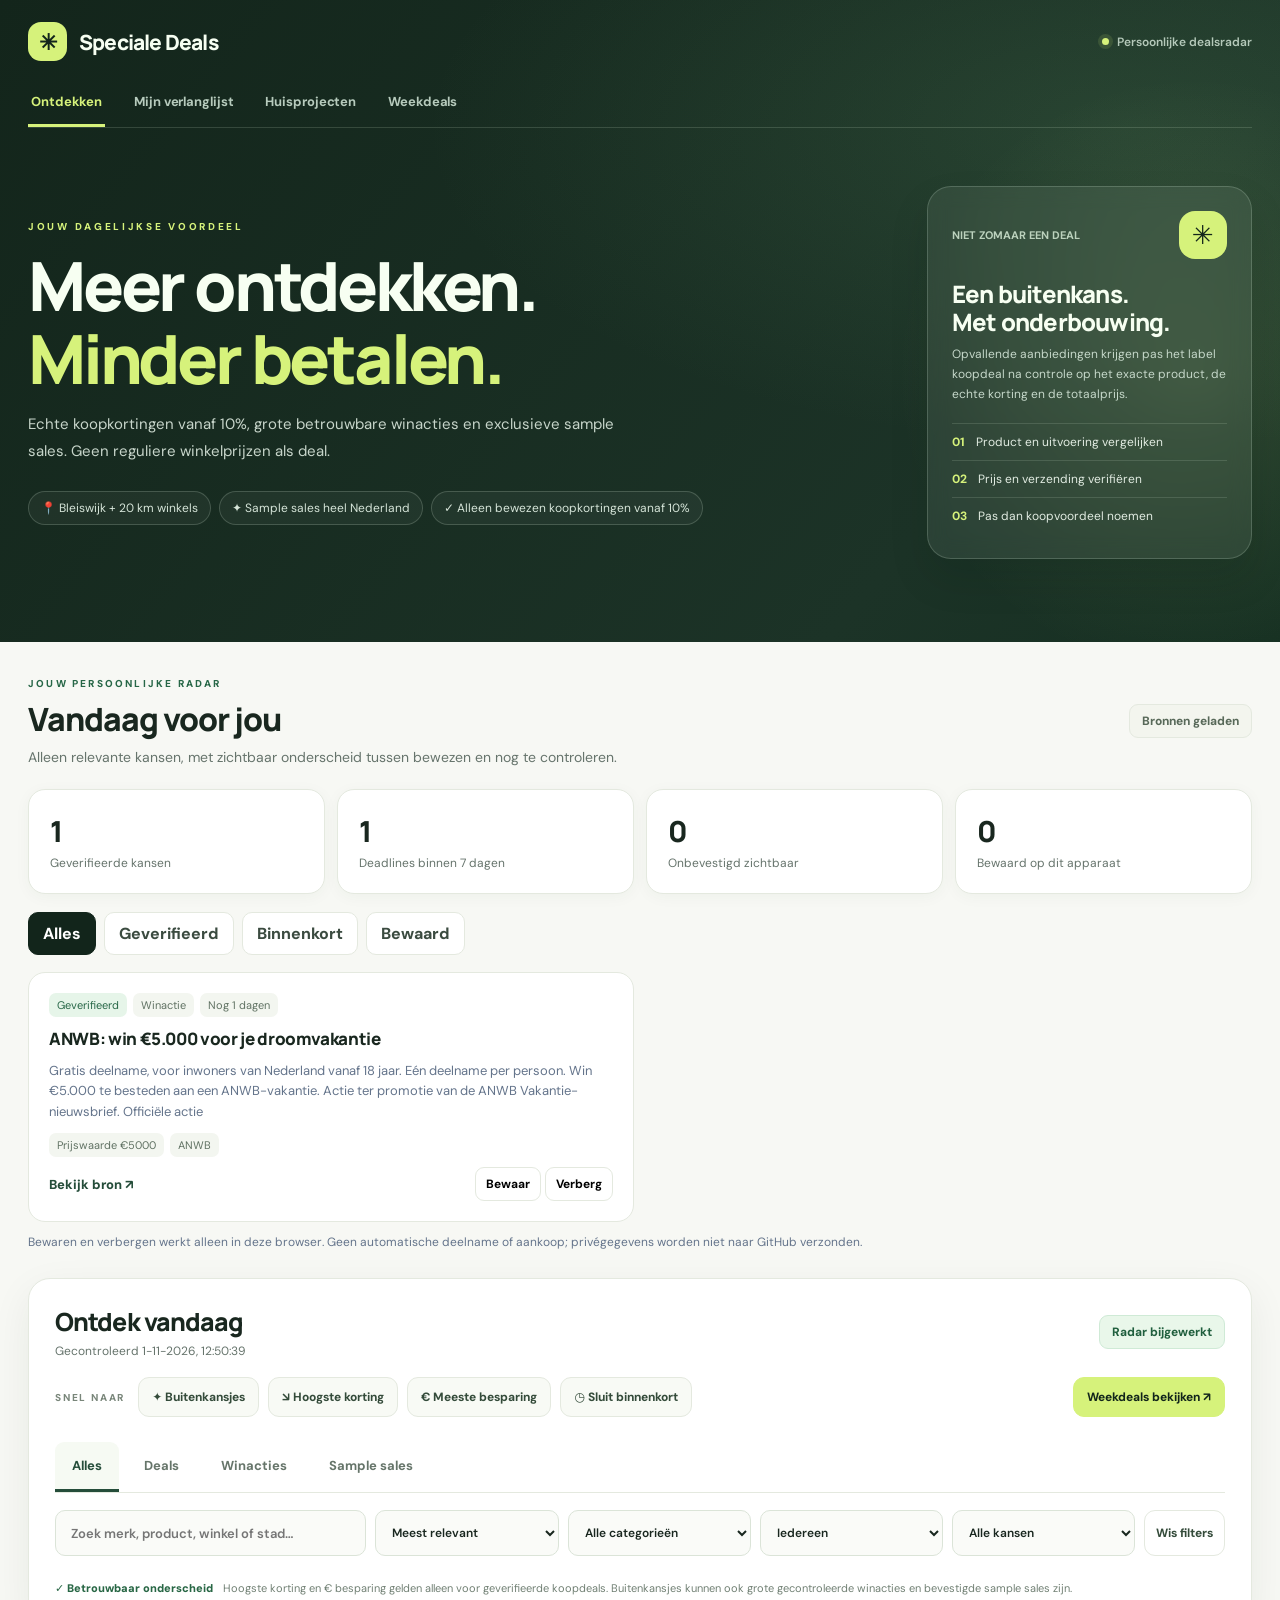
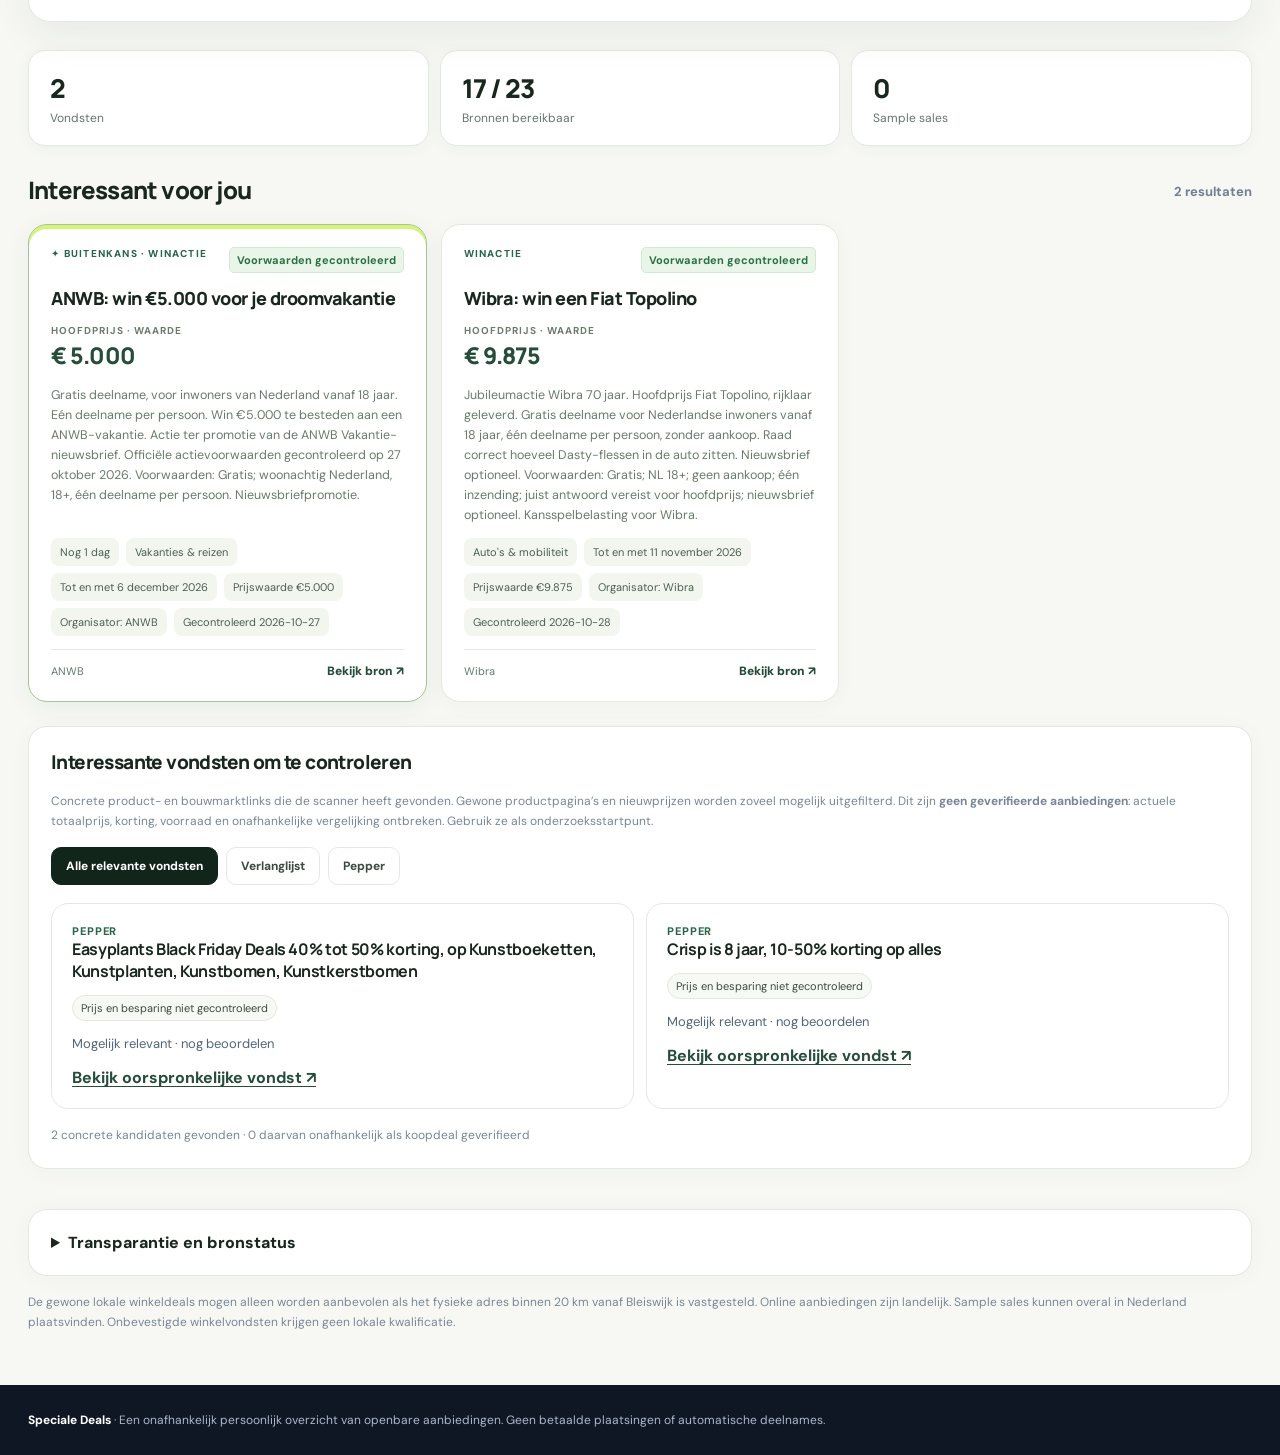
==== commit da35b32f: "Ensure design system overrides all legacy styles from head" ====
--- a/index.html
+++ b/index.html
@@ -1,4 +1,4 @@
-<!doctype html><html lang="nl"><head><meta charset="utf-8"><meta name="viewport" content="width=device-width,initial-scale=1"><meta name="theme-color" content="#0d1421"><title>Speciale Deals | Vandaag ontdekken</title><link rel="stylesheet" href="./ui/speciale.css"><style>
+<!doctype html><html lang="nl"><head><meta charset="utf-8"><meta name="viewport" content="width=device-width,initial-scale=1"><meta name="theme-color" content="#0d1421"><title>Speciale Deals | Vandaag ontdekken</title><style>
 @import url('https://fonts.googleapis.com/css2?family=DM+Sans:wght@400;500;600;700;800&family=Manrope:wght@400;600;700;800&display=swap');
 :root{font-family:'DM Sans',system-ui,sans-serif;color:#182231;background:#f8f9fb}*{box-sizing:border-box}body{margin:0}button,input,select{font:inherit}button{cursor:pointer}a{color:inherit;text-decoration:none}.wrap{max-width:1160px;margin:auto;padding:0 28px}.mast{background:#101724;color:#fff;position:relative;overflow:hidden}.mast:after{content:"";position:absolute;width:600px;height:600px;right:-220px;top:-290px;border-radius:50%;background:radial-gradient(circle,#5575ff55,transparent 65%);pointer-events:none}.head{display:flex;align-items:center;justify-content:space-between;padding-top:24px;padding-bottom:24px;position:relative;z-index:1}.brand{font-family:Manrope,sans-serif;font-size:21px;font-weight:800;letter-spacing:-.7px;display:flex;align-items:center;gap:12px}.logo{width:36px;height:36px;display:grid;place-items:center;border-radius:11px;background:#dfff76;color:#17210c;font-size:23px}.headmeta{font-size:12px;color:#b6c1d1;display:flex;align-items:center;gap:8px}.dot{width:7px;height:7px;background:#b7f38b;border-radius:50%}.hero{padding-top:52px;padding-bottom:72px;position:relative;z-index:1}.eyebrow{color:#d8ff86;font-size:12px;text-transform:uppercase;font-weight:800;letter-spacing:2px}.hero h1{font:800 clamp(36px,6vw,66px)/1.08 Manrope,sans-serif;letter-spacing:-2.7px;margin:14px 0 14px;max-width:830px}.hero h1 em{font-style:normal;color:#dfff76}.intro{font-size:16px;line-height:1.7;color:#c0ccda;max-width:600px;margin:0}.hero-tags{display:flex;gap:9px;flex-wrap:wrap;margin-top:28px}.hero-tags span{font-size:12px;border:1px solid #48536a;padding:8px 12px;border-radius:40px;background:#ffffff0a;color:#d8e3f1}.panel{margin-top:-30px;position:relative;z-index:2;background:white;border-radius:19px;box-shadow:0 8px 40px #172b4510;border:1px solid #e8ecf2;padding:22px 22px 8px}.panel-top{display:flex;justify-content:space-between;gap:14px;align-items:center}.section-title{font:800 21px Manrope,sans-serif;letter-spacing:-.6px}.sub{color:#708091;font-size:13px;margin-top:4px}.status{font-size:12px;padding:8px 12px;border-radius:20px;background:#fff4e2;color:#8d5a17}.status.good{background:#ecf7ec;color:#287342}.nav{display:flex;gap:5px;border-bottom:1px solid #e9edf2;margin-top:22px;overflow-x:auto}.tab{border:0;background:transparent;color:#7e8794;padding:16px 17px;font-weight:700;white-space:nowrap;border-bottom:3px solid transparent}.tab.active{color:#182231;border-bottom-color:#5579ee}.filters{display:grid;grid-template-columns:minmax(0,1fr) 170px 185px 145px;gap:10px;padding:18px 0}.search{width:100%;border:1px solid #dfe5ed;background:#fafbfe;border-radius:10px;padding:13px 14px;outline:none}.search:focus{border-color:#5579ee}.select{width:100%;border:1px solid #dfe5ed;border-radius:10px;background:#fafbfe;padding:12px}.body{padding:32px 0 60px}.statrow{display:grid;grid-template-columns:repeat(3,1fr);gap:14px;margin-bottom:29px}.stat{background:white;border:1px solid #e8ecf0;border-radius:14px;padding:19px}.stat b{font:800 27px Manrope,sans-serif}.stat small{display:block;color:#788493;margin-top:4px;font-size:12px}.between{display:flex;align-items:center;justify-content:space-between;gap:12px;margin:0 0 18px}.between h2{font:800 22px Manrope,sans-serif;letter-spacing:-.6px;margin:0}.grid{display:grid;grid-template-columns:repeat(3,minmax(0,1fr));gap:16px}.deal{display:flex;flex-direction:column;gap:13px;min-width:0;border:1px solid #e6ebf0;background:#fff;border-radius:17px;padding:20px;transition:transform .15s,box-shadow .15s}.deal:hover{transform:translateY(-2px);box-shadow:0 11px 25px #18223110}.eyeline{display:flex;justify-content:space-between;align-items:center;gap:8px}.kind{font-size:10px;letter-spacing:1px;text-transform:uppercase;font-weight:800;color:#526174}.verified{font-size:11px;font-weight:700;border-radius:5px;background:#fff4e3;color:#936221;padding:5px 7px}.deal h3{font:800 18px/1.38 Manrope,sans-serif;letter-spacing:-.4px;margin:0;overflow-wrap:anywhere}.desc{font-size:13px;color:#6a798a;line-height:1.6;flex:1}.facts{display:flex;flex-wrap:wrap;gap:7px}.fact{font-size:11px;border-radius:6px;background:#f2f5f9;padding:6px 8px;color:#526174}.bottom{padding-top:13px;border-top:1px solid #eff1f5;display:flex;justify-content:space-between;gap:12px;align-items:center}.source{font-size:11px;color:#8390a0;overflow:hidden;text-overflow:ellipsis;white-space:nowrap}.go{font-size:12px;font-weight:800;color:#315dcf;white-space:nowrap}.empty{grid-column:1/-1;text-align:center;padding:54px 20px;background:#fff;border:1px dashed #cfdae8;border-radius:16px}.empty b{display:block;font-size:18px}.empty p{font-size:14px;color:#718095;line-height:1.6;max-width:480px;margin:10px auto 0}.more{margin:22px auto;display:block;padding:11px 20px;border:1px solid #d5dce8;background:#fff;border-radius:9px;font-weight:700}.sources{margin-top:40px;background:#fff;border:1px solid #e8ecf2;border-radius:16px;padding:22px}.sources summary{cursor:pointer;font-weight:800}.sourcegrid{display:grid;grid-template-columns:repeat(2,1fr);gap:9px;margin-top:18px}.sourceitem{display:flex;justify-content:space-between;gap:8px;font-size:12px;padding:11px;border-radius:8px;background:#f5f7fa}.sourceitem .ok{color:#277c57}.sourceitem .bad{color:#a46520}.fine{font-size:12px;color:#798697;line-height:1.7;margin:16px 0 0}footer{background:#101724;color:#aab7ca;padding:27px 0;font-size:12px}footer strong{color:white}
 @media(max-width:850px){.grid{grid-template-columns:repeat(2,minmax(0,1fr))}.filters{grid-template-columns:1fr 1fr}.filters input{grid-column:1/-1}}@media(max-width:560px){.wrap{padding:0 17px}.head{padding-top:17px;padding-bottom:17px}.headmeta{font-size:10px}.hero{padding:36px 0 61px}.hero h1{letter-spacing:-1.5px}.intro{font-size:14px}.panel{padding:17px 14px 4px}.panel-top{align-items:flex-start}.statrow{gap:8px}.stat{padding:13px}.stat b{font-size:22px}.grid{grid-template-columns:1fr}.between h2{font-size:19px}.sourcegrid{grid-template-columns:1fr}.filters{grid-template-columns:1fr 1fr}.select{font-size:12px}}
@@ -24,16 +24,16 @@
 @media(max-width:650px){.site-nav{gap:20px}.site-link{font-size:13px;padding-top:12px;padding-bottom:13px}.workspace-view{padding:25px 0 45px}#wishform{grid-template-columns:minmax(0,1fr) 130px}#wishform #wishname{grid-column:1/-1}#wishform button{min-width:0}}
 </style><style id="kk2-style">
 .kk-dashboard{max-width:1160px;margin:0 auto;padding:24px 28px 12px}.kk-heading{display:flex;justify-content:space-between;align-items:flex-end;gap:14px;flex-wrap:wrap}.kk-heading h2{font:800 27px Manrope,sans-serif;margin:4px 0}.kk-heading p{color:#617186;font-size:14px;margin:0}.kk-kpis{display:grid;grid-template-columns:repeat(4,minmax(0,1fr));gap:12px;margin:20px 0}.kk-kpi{border:1px solid #e1e8ef;background:#fff;border-radius:14px;padding:17px}.kk-kpi strong{font:800 27px Manrope,sans-serif;display:block}.kk-kpi span{color:#64748b;font-size:12px}.kk-actions{display:flex;flex-wrap:wrap;gap:8px;margin-bottom:16px}.kk-filter{border:1px solid #cbd5e1;background:#fff;border-radius:30px;padding:9px 14px;font-weight:700;color:#34445a}.kk-filter[aria-pressed=true]{background:#172438;color:#fff}.kk-list{display:grid;grid-template-columns:repeat(2,minmax(0,1fr));gap:12px}.kk-card{border:1px solid #e2e8f0;border-radius:15px;background:#fff;padding:17px;display:flex;flex-direction:column;gap:10px}.kk-card h3{font:800 17px/1.4 Manrope,sans-serif;margin:0}.kk-card p{font-size:13px;line-height:1.6;color:#64748b;margin:0}.kk-meta{display:flex;gap:6px;flex-wrap:wrap}.kk-pill{font-size:11px;background:#f1f5f9;color:#475569;padding:5px 8px;border-radius:6px}.kk-pill.kk-verified{background:#e6f6ed;color:#176b43}.kk-pill.kk-check{background:#fff4df;color:#80560d}.kk-bottom{display:flex;justify-content:space-between;gap:10px;align-items:center;margin-top:auto}.kk-bottom a{color:#285bc3;font-size:13px;font-weight:800}.kk-bottom button{border:1px solid #cbd5e1;border-radius:8px;background:#fff;padding:8px 10px;font-size:12px;font-weight:700}.kk-empty{background:#fff;border:1px dashed #cbd5e1;border-radius:12px;padding:24px;color:#64748b;grid-column:1/-1}.kk-note{font-size:12px;color:#64748b;margin:12px 0 0}@media(max-width:700px){.kk-dashboard{padding:20px 17px 8px}.kk-kpis{grid-template-columns:repeat(2,1fr)}.kk-list{grid-template-columns:1fr}}
-</style></head><body><header class="mast"><div class="wrap"><div class="head"><div class="brand"><span class="logo">✳</span> Speciale Deals</div><div class="headmeta"><span class="dot"></span> Persoonlijke dealsradar</div></div><nav class="site-nav" aria-label="Hoofdmenu"><button class="site-link active" data-view="discover" aria-current="page">Ontdekken</button><button class="site-link" data-view="wishlist">Mijn verlanglijst</button><button class="site-link" data-view="projects">Huisprojecten</button><a class="site-link" href="./weekdeals/">Weekdeals</a></nav><div class="hero"><div class="hero-copy"><div class="eyebrow">Jouw dagelijkse voordeel</div><h1>Meer ontdekken.<br><em>Minder betalen.</em></h1><p class="intro">Echte koopkortingen vanaf 10%, grote betrouwbare winacties en exclusieve sample sales. Geen reguliere winkelprijzen als deal.</p><div class="hero-tags"><span>📍 Bleiswijk + 20 km winkels</span><span>✦ Sample sales heel Nederland</span><span>✓ Alleen bewezen koopkortingen vanaf 10%</span></div></div>
+</style><style id="price-radar-style">
+.pr-wrap{max-width:1160px;margin:24px auto;padding:0 20px}.pr-panel{background:#fff;border:1px solid #dce5ef;border-radius:20px;padding:24px;box-shadow:0 8px 24px #102a4310}.pr-head{display:flex;justify-content:space-between;gap:12px;flex-wrap:wrap;align-items:center}.pr-head h2{font-size:26px;margin:5px 0}.pr-note{color:#53657a;font-size:13px;line-height:1.55}.pr-grid{display:grid;grid-template-columns:repeat(auto-fit,minmax(245px,1fr));gap:12px;margin-top:18px}.pr-card{border:1px solid #e0e7ef;border-radius:14px;padding:16px;background:#fafcff}.pr-card h3{font-size:16px;margin:0 0 5px}.pr-kicker{font-size:11px;text-transform:uppercase;font-weight:800;letter-spacing:.08em;color:#536e91}.pr-price{font-size:24px;font-weight:800;margin:10px 0 4px}.pr-card a{color:#2357a6;font-weight:700}.pr-empty{color:#657589;font-weight:600}.pr-label{font-size:12px;color:#566b82}.pr-chip{display:inline-block;border:1px solid #d5e0ec;border-radius:30px;padding:4px 8px;font-size:11px;color:#45617f;margin-top:8px}.pr-error{padding:14px;color:#815021}.pr-grid{grid-template-columns:repeat(auto-fit,minmax(245px,1fr))}.pr-card{transition:border-color .15s,transform .15s;min-height:205px}.pr-card:hover{border-color:#98acc9;transform:translateY(-2px)}.pr-chip{line-height:1.5}.pr-tools{display:flex;align-items:center;gap:8px;flex-wrap:wrap;margin-top:15px}.pr-tools button{border:1px solid #dce4f1;background:#fff;border-radius:100px;padding:9px 13px;font-size:12px;font-weight:800;color:#365372}.pr-tools button[aria-pressed="true"]{background:#19345a;color:#fff;border-color:#19345a}.pr-price{font-variant-numeric:tabular-nums}.pr-meta{font-size:12px;color:#667891;font-weight:600;margin:0 0 10px}.pr-card a{text-decoration:underline;text-underline-offset:3px}
+</style><link rel="stylesheet" href="./ui/speciale.css"></head><body><header class="mast"><div class="wrap"><div class="head"><div class="brand"><span class="logo">✳</span> Speciale Deals</div><div class="headmeta"><span class="dot"></span> Persoonlijke dealsradar</div></div><nav class="site-nav" aria-label="Hoofdmenu"><button class="site-link active" data-view="discover" aria-current="page">Ontdekken</button><button class="site-link" data-view="wishlist">Mijn verlanglijst</button><button class="site-link" data-view="projects">Huisprojecten</button><a class="site-link" href="./weekdeals/">Weekdeals</a></nav><div class="hero"><div class="hero-copy"><div class="eyebrow">Jouw dagelijkse voordeel</div><h1>Meer ontdekken.<br><em>Minder betalen.</em></h1><p class="intro">Echte koopkortingen vanaf 10%, grote betrouwbare winacties en exclusieve sample sales. Geen reguliere winkelprijzen als deal.</p><div class="hero-tags"><span>📍 Bleiswijk + 20 km winkels</span><span>✦ Sample sales heel Nederland</span><span>✓ Alleen bewezen koopkortingen vanaf 10%</span></div></div>
 <aside class="hero-insight" aria-label="Onze controle in drie stappen">
 <div class="insight-top"><span>NIET ZOMAAR EEN DEAL</span><span class="insight-mark" aria-hidden="true">✳</span></div>
 <h2>Een buitenkans.<br>Met onderbouwing.</h2>
 <p>Opvallende aanbiedingen krijgen pas het label koopdeal na controle op het exacte product, de echte korting en de totaalprijs.</p>
 <div class="insight-step"><b>01</b> Product en uitvoering vergelijken</div>
 <div class="insight-step"><b>02</b> Prijs en verzending verifiëren</div>
-<div class="insight-step"><b>03</b> Pas dan koopvoordeel noemen</div></aside></div></div></header><section class="kk-dashboard" id="kkDashboard" aria-label="Kansenkompas vandaag"><div class="kk-heading"><div><div class="eyebrow" style="color:#315dcf">JOUW PERSOONLIJKE RADAR</div><h2>Vandaag voor jou</h2><p>Alleen relevante kansen, met zichtbaar onderscheid tussen bewezen en nog te controleren.</p></div><span class="status" id="kkSync">Gegevens laden…</span></div><div class="kk-kpis"><div class="kk-kpi"><strong id="kkVerified">—</strong><span>Geverifieerde kansen</span></div><div class="kk-kpi"><strong id="kkUrgent">—</strong><span>Deadlines binnen 7 dagen</span></div><div class="kk-kpi"><strong id="kkResearch">—</strong><span>Onbevestigd zichtbaar</span></div><div class="kk-kpi"><strong id="kkSaved">—</strong><span>Bewaard op dit apparaat</span></div></div><div class="kk-actions" role="group" aria-label="Filter kansen"><button class="kk-filter" data-kkfilter="all" aria-pressed="true">Alles</button><button class="kk-filter" data-kkfilter="verified" aria-pressed="false">Geverifieerd</button><button class="kk-filter" data-kkfilter="urgent" aria-pressed="false">Binnenkort</button><button class="kk-filter" data-kkfilter="saved" aria-pressed="false">Bewaard</button></div><div id="kkList" class="kk-list" aria-live="polite"><div class="kk-empty">Kansen worden geladen…</div></div><p class="kk-note">Bewaren en verbergen werkt alleen in deze browser. Geen automatische deelname of aankoop; privégegevens worden niet naar GitHub verzonden.</p></section><style id="price-radar-style">
-.pr-wrap{max-width:1160px;margin:24px auto;padding:0 20px}.pr-panel{background:#fff;border:1px solid #dce5ef;border-radius:20px;padding:24px;box-shadow:0 8px 24px #102a4310}.pr-head{display:flex;justify-content:space-between;gap:12px;flex-wrap:wrap;align-items:center}.pr-head h2{font-size:26px;margin:5px 0}.pr-note{color:#53657a;font-size:13px;line-height:1.55}.pr-grid{display:grid;grid-template-columns:repeat(auto-fit,minmax(245px,1fr));gap:12px;margin-top:18px}.pr-card{border:1px solid #e0e7ef;border-radius:14px;padding:16px;background:#fafcff}.pr-card h3{font-size:16px;margin:0 0 5px}.pr-kicker{font-size:11px;text-transform:uppercase;font-weight:800;letter-spacing:.08em;color:#536e91}.pr-price{font-size:24px;font-weight:800;margin:10px 0 4px}.pr-card a{color:#2357a6;font-weight:700}.pr-empty{color:#657589;font-weight:600}.pr-label{font-size:12px;color:#566b82}.pr-chip{display:inline-block;border:1px solid #d5e0ec;border-radius:30px;padding:4px 8px;font-size:11px;color:#45617f;margin-top:8px}.pr-error{padding:14px;color:#815021}.pr-grid{grid-template-columns:repeat(auto-fit,minmax(245px,1fr))}.pr-card{transition:border-color .15s,transform .15s;min-height:205px}.pr-card:hover{border-color:#98acc9;transform:translateY(-2px)}.pr-chip{line-height:1.5}.pr-tools{display:flex;align-items:center;gap:8px;flex-wrap:wrap;margin-top:15px}.pr-tools button{border:1px solid #dce4f1;background:#fff;border-radius:100px;padding:9px 13px;font-size:12px;font-weight:800;color:#365372}.pr-tools button[aria-pressed="true"]{background:#19345a;color:#fff;border-color:#19345a}.pr-price{font-variant-numeric:tabular-nums}.pr-meta{font-size:12px;color:#667891;font-weight:600;margin:0 0 10px}.pr-card a{text-decoration:underline;text-underline-offset:3px}
-</style>
+<div class="insight-step"><b>03</b> Pas dan koopvoordeel noemen</div></aside></div></div></header><section class="kk-dashboard" id="kkDashboard" aria-label="Kansenkompas vandaag"><div class="kk-heading"><div><div class="eyebrow" style="color:#315dcf">JOUW PERSOONLIJKE RADAR</div><h2>Vandaag voor jou</h2><p>Alleen relevante kansen, met zichtbaar onderscheid tussen bewezen en nog te controleren.</p></div><span class="status" id="kkSync">Gegevens laden…</span></div><div class="kk-kpis"><div class="kk-kpi"><strong id="kkVerified">—</strong><span>Geverifieerde kansen</span></div><div class="kk-kpi"><strong id="kkUrgent">—</strong><span>Deadlines binnen 7 dagen</span></div><div class="kk-kpi"><strong id="kkResearch">—</strong><span>Onbevestigd zichtbaar</span></div><div class="kk-kpi"><strong id="kkSaved">—</strong><span>Bewaard op dit apparaat</span></div></div><div class="kk-actions" role="group" aria-label="Filter kansen"><button class="kk-filter" data-kkfilter="all" aria-pressed="true">Alles</button><button class="kk-filter" data-kkfilter="verified" aria-pressed="false">Geverifieerd</button><button class="kk-filter" data-kkfilter="urgent" aria-pressed="false">Binnenkort</button><button class="kk-filter" data-kkfilter="saved" aria-pressed="false">Bewaard</button></div><div id="kkList" class="kk-list" aria-live="polite"><div class="kk-empty">Kansen worden geladen…</div></div><p class="kk-note">Bewaren en verbergen werkt alleen in deze browser. Geen automatische deelname of aankoop; privégegevens worden niet naar GitHub verzonden.</p></section>
 
 <main class="wrap"><div id="discoverView" class="view"><div class="panel"><div class="panel-top"><div><div class="section-title">Ontdek vandaag</div><div class="sub" id="updated">Data wordt geladen…</div></div><span class="status" id="state">Controleren</span></div><div class="discovery-actions" role="group" aria-label="Snelle selecties">
 <span class="label">SNEL NAAR</span>
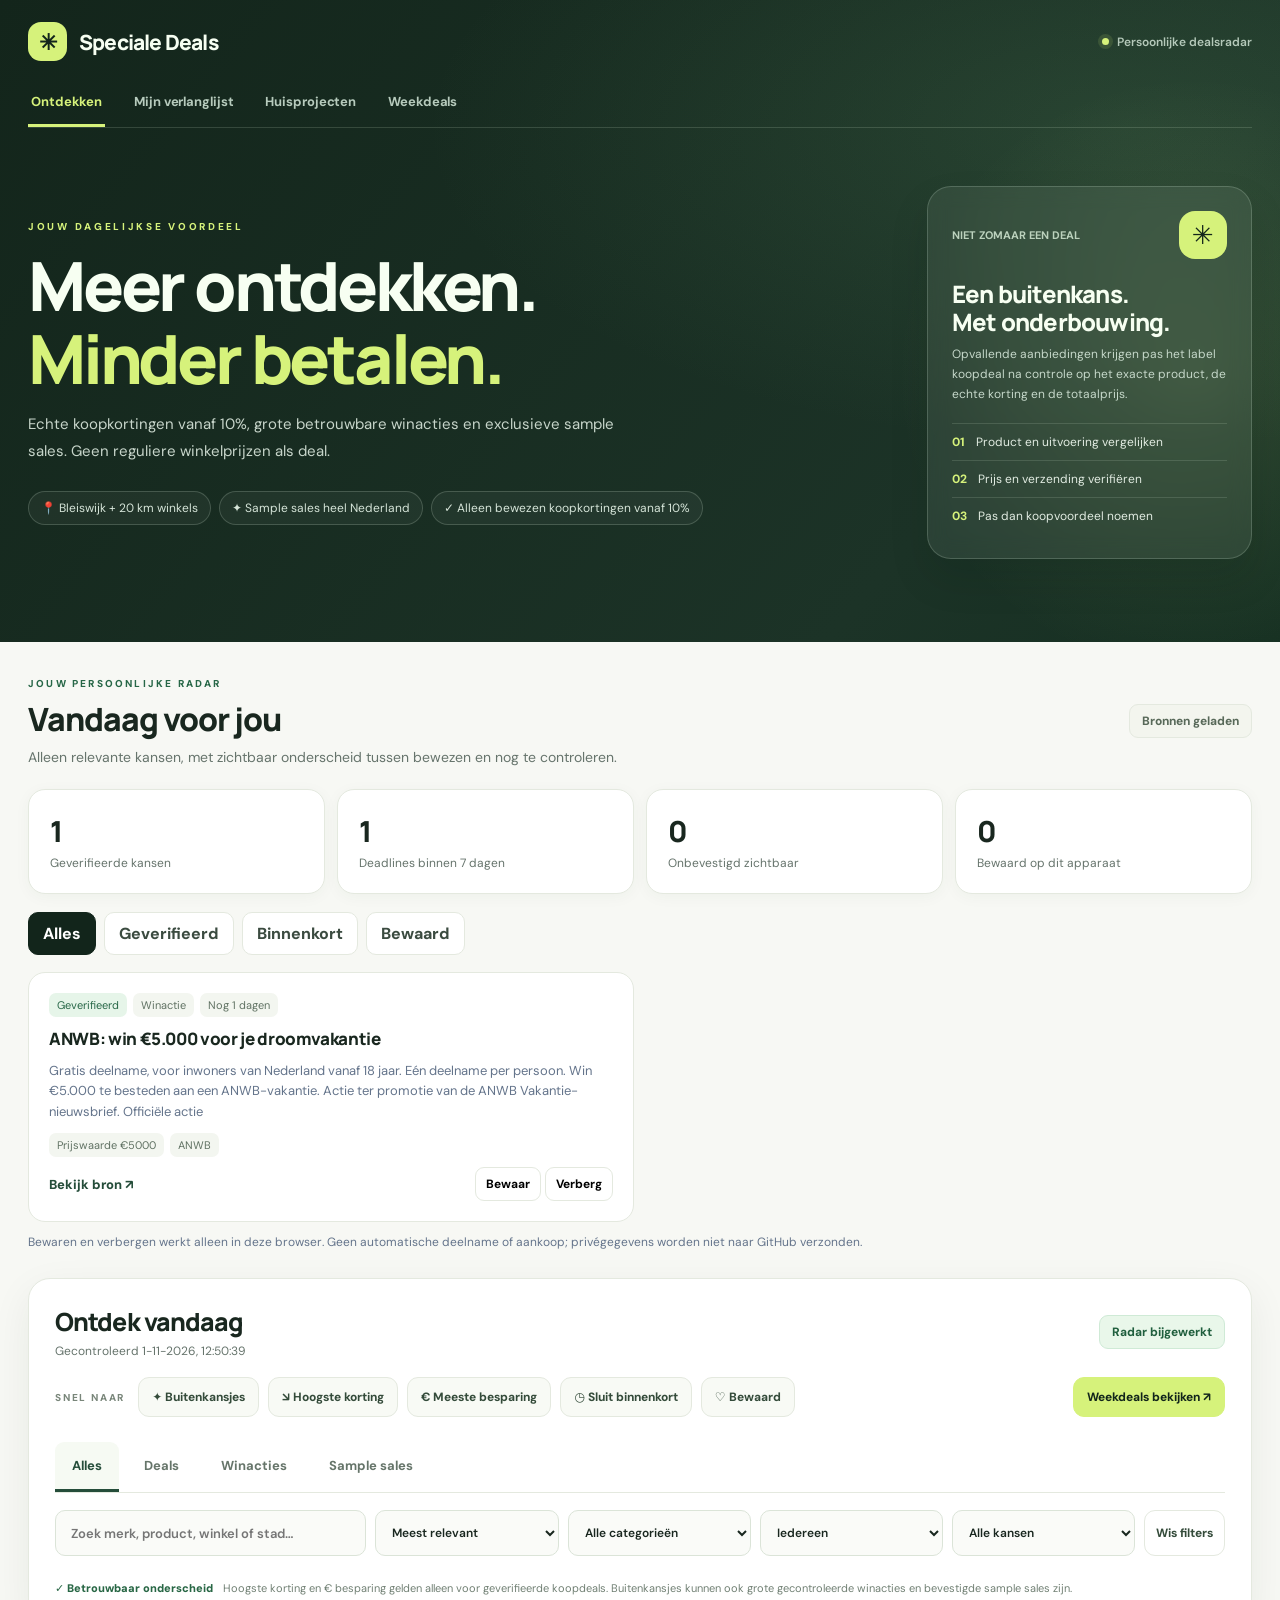
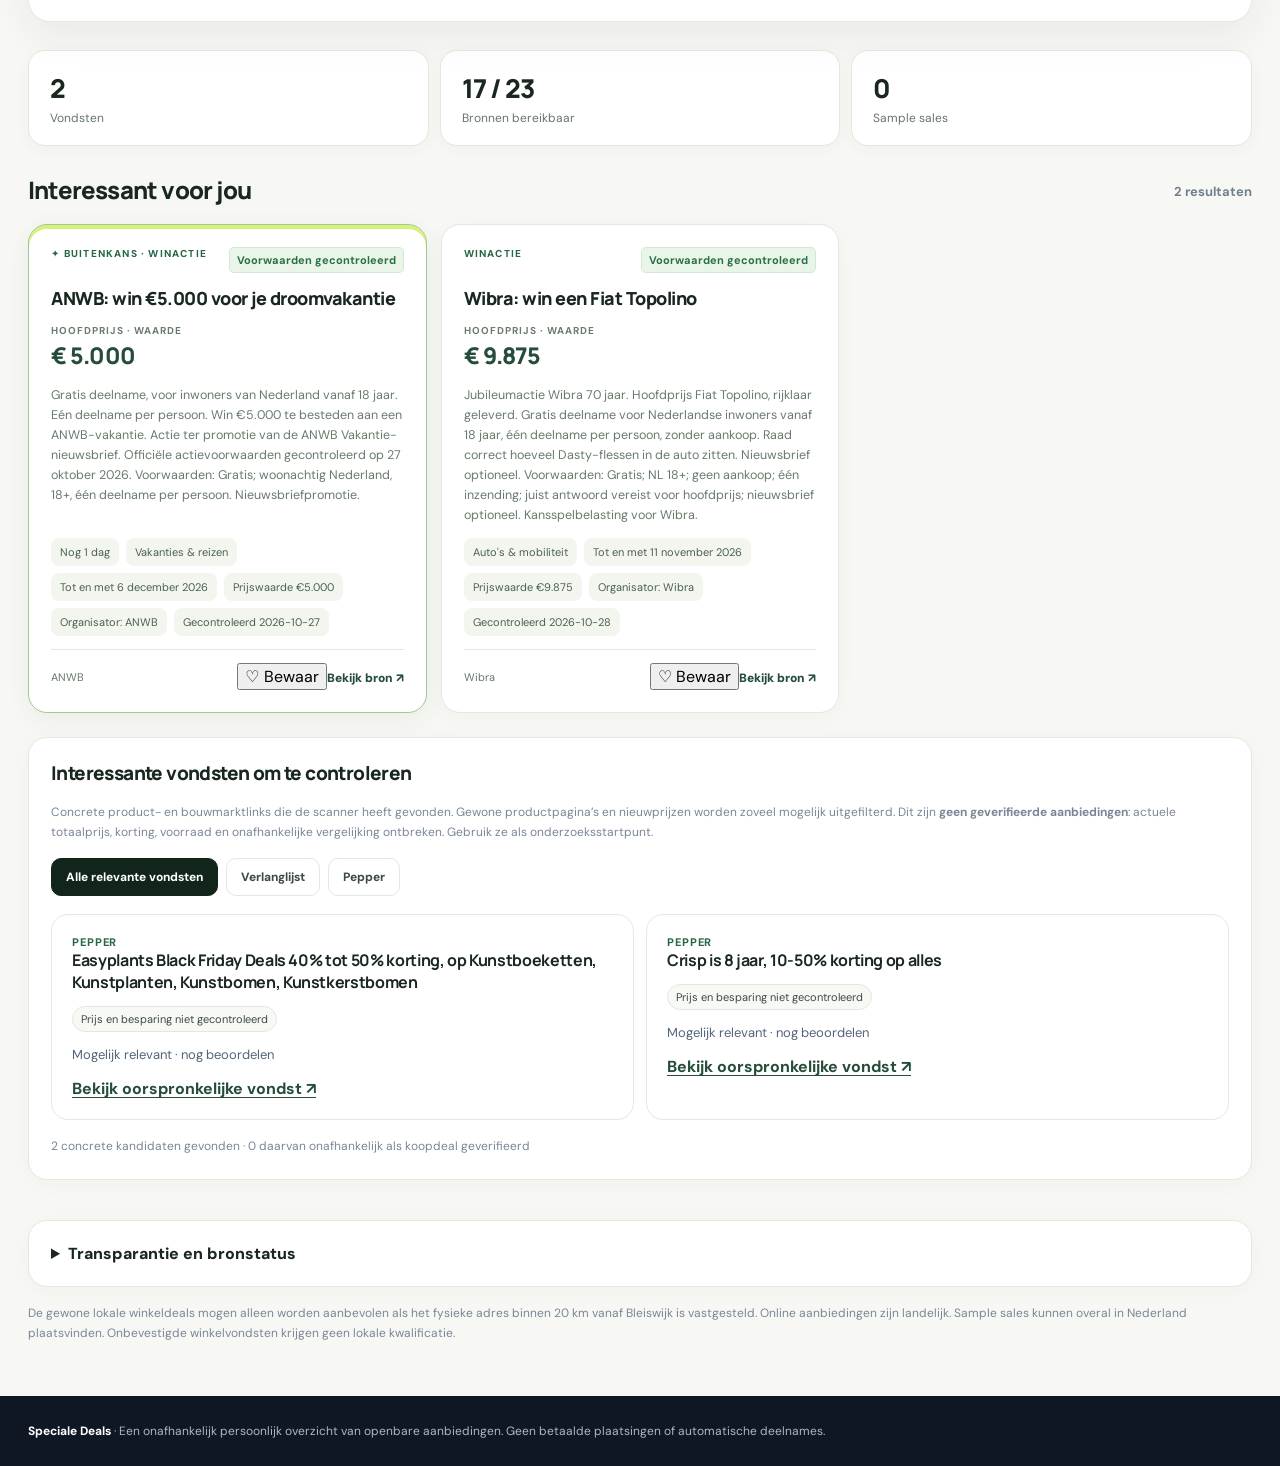
==== commit 69e8369f: "Add persistent browser-only saved opportunities filter and card bookmarks" ====
--- a/index.html
+++ b/index.html
@@ -40,12 +40,12 @@
 <button type="button" data-quick="opportunities">✦ Buitenkansjes</button>
 <button type="button" data-quick="discount">↘ Hoogste korting</button>
 <button type="button" data-quick="saving">€ Meeste besparing</button>
-<button type="button" data-quick="ending">◷ Sluit binnenkort</button>
+<button type="button" data-quick="ending">◷ Sluit binnenkort</button><button type="button" data-quick="saved">♡ Bewaard</button>
 <a href="./weekdeals/">Weekdeals bekijken ↗</a>
 </div><nav class="nav" aria-label="Resultaatcategorieën"><button class="tab active" data-type="all">Alles</button><button class="tab" data-type="deals">Deals</button><button class="tab" data-type="contests">Winacties</button><button class="tab" data-type="sales">Sample sales</button></nav><div class="filters"><input class="search" id="q" type="search" placeholder="Zoek merk, product, winkel of stad…" aria-label="Zoeken"><select class="select" id="sort" aria-label="Sortering"><option value="rank">Meest relevant</option><option value="fresh">Recent ontdekt</option><option value="discount">Hoogste bewezen korting</option><option value="saving">Grootste € besparing</option><option value="deadline">Deadline eerst</option><option value="az">Naam A-Z</option></select><select class="select" id="category" aria-label="Categorie"><option value="all">Alle categorieën</option></select><select class="select" id="audience" aria-label="Doelgroep"><option value="all">Iedereen</option><option value="men">Voor mij</option><option value="women">Voor haar</option></select>
-<select class="select" id="lens" aria-label="Extra filter"><option value="all">Alle kansen</option><option value="opportunities">Buitenkansjes</option><option value="discount20">Echte korting vanaf 20%</option><option value="ending">Sluit binnen 7 dagen</option><option value="recent">Nieuw deze week</option><option value="wishlist">Mijn verlanglijst</option></select>
+<select class="select" id="lens" aria-label="Extra filter"><option value="all">Alle kansen</option><option value="opportunities">Buitenkansjes</option><option value="discount20">Echte korting vanaf 20%</option><option value="ending">Sluit binnen 7 dagen</option><option value="recent">Nieuw deze week</option><option value="wishlist">Mijn verlanglijst</option><option value="saved">Mijn bewaarde kansen</option></select>
 <button class="filter-clear" id="resetFilters" type="button">Wis filters</button></div>
-<div class="filter-note"><span>✓ Betrouwbaar onderscheid</span> Hoogste korting en € besparing gelden alleen voor geverifieerde koopdeals. Buitenkansjes kunnen ook grote gecontroleerde winacties en bevestigde sample sales zijn.</div></div><div class="body"><div class="statrow"><div class="stat"><b id="number">0</b><small>Vondsten</small></div><div class="stat"><b id="active">0</b><small>Bronnen bereikbaar</small></div><div class="stat"><b id="salescount">0</b><small>Sample sales</small></div></div><div class="between"><h2 id="resulttitle">Interessant voor jou</h2><span class="sub" id="resultcount"></span></div><div class="grid" id="cards"><div class="empty"><b>Resultaten ophalen</b><p>De radar controleert de actuele gegevens.</p></div></div><button id="more" class="more" hidden>Toon meer resultaten</button><section class="sources" id="researchLeads" style="margin-top:24px;margin-bottom:24px"><div class="section-title">Interessante vondsten om te controleren</div><p class="fine">Concrete product- en bouwmarktlinks die de scanner heeft gevonden. Gewone productpagina’s en nieuwprijzen worden zoveel mogelijk uitgefilterd. Dit zijn <strong>geen geverifieerde aanbiedingen</strong>: actuele totaalprijs, korting, voorraad en onafhankelijke vergelijking ontbreken. Gebruik ze als onderzoeksstartpunt.</p><div class="pr-tools" id="leadFilters"><button type="button" data-lead-filter="all" aria-pressed="true">Alle relevante vondsten</button><button type="button" data-lead-filter="wishlist" aria-pressed="false">Verlanglijst</button><button type="button" data-lead-filter="pepper" aria-pressed="false">Pepper</button></div><div id="leadGrid" class="pr-grid"><p class="fine">Vondsten laden…</p></div><p id="leadStatus" class="fine"></p></section><details class="sources"><summary>Transparantie en bronstatus</summary><p class="fine">Geautomatiseerde vondsten zijn signalen en niet automatisch gecontroleerde kortingen of gratis deelnames. De aanbieder bevestigt de actuele voorwaarden, prijzen, beschikbare maten en tickets.</p><div class="sourcegrid" id="sourcegrid"></div><p class="fine">Een bronfout betekent dat er die ronde geen nieuwe gegevens konden worden bevestigd, niet dat er geen acties bestaan. De scanner omzeilt geen toegangsbeveiligingen.</p></details><p class="fine">De gewone lokale winkeldeals mogen alleen worden aanbevolen als het fysieke adres binnen 20 km vanaf Bleiswijk is vastgesteld. Online aanbiedingen zijn landelijk. Sample sales kunnen overal in Nederland plaatsvinden. Onbevestigde winkelvondsten krijgen geen lokale kwalificatie.</p></div></div><section id="wishlistView" class="workspace-view" hidden><div class="workspace-head"><div class="workspace-label">Mijn persoonlijke radar</div><h1>Mijn verlanglijst</h1><p>Bewaar wat je écht wilt kopen en vergelijk alleen concrete aanbiedingen. Aanpassingen op dit apparaat kun je exporteren naar de centrale lijst.</p></div><section class="sources" style="margin-top:0;margin-bottom:28px"><div class="section-title">Mijn verlanglijst <span style="font-size:12px;color:#768699;font-weight:500">Persoonlijke productradar</span></div><p class="fine">Voeg producten toe en stel eventueel een maximale prijs in. Toevoegingen op deze pagina worden op dit apparaat bewaard; voor de dagelijkse centrale GitHub-scan kun je ze exporteren en in <a href="https://github.com/DASPHHS/specialedeals/edit/main/wishlist.json" target="_blank" rel="noopener" style="color:#315dcf">wishlist.json</a> opnemen.</p><form id="wishform" class="filters" style="grid-template-columns:minmax(0,1fr) 150px 105px;margin-top:12px"><input id="wishname" class="search" required placeholder="Bijv. Arc'teryx Beta Jacket XL" aria-label="Nieuw product"><input id="wishmax" class="search" type="number" step="1" min="1" placeholder="Max. € (optioneel)" aria-label="Maximumprijs"><button type="submit" class="select" style="background:#1d3156;color:#fff;font-weight:700">Toevoegen</button></form><div id="wishitems" class="sourcegrid"></div><div style="margin-top:20px;border-top:1px solid #e9edf2;padding-top:17px"><div class="section-title" style="font-size:16px">Nieuw gevonden bij jouw producten</div><p class="fine">Alleen gecontroleerde koopaanbiedingen met minimaal 10% voordeel op identieke producten. Reguliere prijzen en categoriepagina’s zijn uitgesloten.</p><div id="wishsignals" class="sourcegrid" aria-live="polite"><span class="fine">Productsignalen laden…</span></div></div><div style="display:flex;gap:12px;flex-wrap:wrap;margin-top:16px"><button id="wishexport" class="select" style="width:auto">Exporteer mijn lijst</button><a href="https://github.com/DASPHHS/specialedeals/edit/main/wishlist.json" target="_blank" rel="noopener" class="select" style="width:auto;color:#315dcf">Bewerk centrale verlanglijst ↗</a></div><p class="fine">De laagste prijs en besparing worden pas weergegeven na een controle van identieke SKU, maat en uitvoering, bezorging naar Nederland, invoerrechten, retourkosten en garantie. Dat is nog niet geautomatiseerd.</p></section><section class="pr-wrap" id="priceRadar"><div class="pr-panel"><div class="pr-head"><div><div class="pr-kicker">Persoonlijke koopradar</div><h2>Prijzen &amp; echte kortingen</h2></div><span class="pr-chip" id="prUpdated">Prijsdata laden…</span></div><p class="pr-note">Vergelijk per exact product de laagste gevonden artikelprijs en de grootste bewezen korting. Oude prijswaarnemingen zijn geen actuele aanbiedingen; een prijs zonder gecontroleerde bezorgkosten is geen geverifieerde laagste totaalprijs.</p><div class="pr-tools" role="group" aria-label="Filter producten"><button type="button" data-pr-filter="all" aria-pressed="true">Alle producten</button><button type="button" data-pr-filter="with" aria-pressed="false">Met prijsnotitie</button><button type="button" data-pr-filter="missing" aria-pressed="false">Nog te vergelijken</button></div><p class="pr-meta" id="prSummary">Producten laden…</p><div id="verifiedPricepeil" class="pr-meta" aria-live="polite">Gecontroleerde actuele totaalprijzen laden…</div><div id="prGrid" class="pr-grid" aria-live="polite"></div></div></section><section id="householdRadar" class="sources" style="margin-top:0;margin-bottom:28px"><div class="section-title">Slim inkopen · huishouden</div><p class="fine">Jouw koopregel: <strong>laagste prijs per effectief gebruik</strong>, zolang de kwaliteit voldoende is. Huismerken tellen volwaardig mee. Een winkel wordt pas als vaste beste koop aangemerkt na controle van vergelijkbare werking, dosering, actuele prijs en beschikbaarheid. Kies hieronder je favoriete categorieën; deze selectie blijft in je browser.</p><div class="pr-tools" id="hhFilters" aria-label="Huishoudcategorieën"></div><div class="pr-grid" id="hhGrid"><p class="fine">Categorieën laden…</p></div><p class="fine" id="hhStatus">Geen winkel wordt zonder prijscontrole als goedkoopste aanbevolen.</p></section></section><section id="projectsView" class="workspace-view" hidden><div class="workspace-head"><div class="workspace-label">Slim besparen op je woning</div><h1>Huisprojecten</h1><p>Schilderwerk en voortuinrenovatie eerst. Overkapping, schuur en verduurzaming blijven op de planning.</p></div><section class="sources" style="margin-top:0;margin-bottom:28px"><div class="section-title">Huisprojecten & verduurzaming</div><p class="fine">Persoonlijke projecten, gerichte aanbiedingen en officiële subsidieregelingen. Een prijs is pas een goede deal na vergelijking van materiaalkosten, arbeid, montage, garantie en eventuele subsidie.</p><div id="houseprojects" class="sourcegrid"><span class="fine">Projecten laden…</span></div><p class="fine">Bij overkappingen, isolatie en verbouwingen moeten vergunningen, technische eisen en lokale subsidieregels apart worden gecontroleerd.</p></section></section></main><nav class="mobile-dock" aria-label="Snelle mobiele navigatie">
+<div class="filter-note"><span>✓ Betrouwbaar onderscheid</span> Hoogste korting en € besparing gelden alleen voor geverifieerde koopdeals. Buitenkansjes kunnen ook grote gecontroleerde winacties en bevestigde sample sales zijn.</div></div><div class="body"><div class="statrow"><div class="stat"><b id="number">0</b><small>Vondsten</small></div><div class="stat"><b id="active">0</b><small>Bronnen bereikbaar</small></div><div class="stat"><b id="salescount">0</b><small>Sample sales</small></div></div><div class="between"><h2 id="resulttitle">Interessant voor jou</h2><span class="sub" id="resultcount" aria-live="polite"></span></div><div class="grid" id="cards"><div class="empty"><b>Resultaten ophalen</b><p>De radar controleert de actuele gegevens.</p></div></div><button id="more" class="more" hidden>Toon meer resultaten</button><section class="sources" id="researchLeads" style="margin-top:24px;margin-bottom:24px"><div class="section-title">Interessante vondsten om te controleren</div><p class="fine">Concrete product- en bouwmarktlinks die de scanner heeft gevonden. Gewone productpagina’s en nieuwprijzen worden zoveel mogelijk uitgefilterd. Dit zijn <strong>geen geverifieerde aanbiedingen</strong>: actuele totaalprijs, korting, voorraad en onafhankelijke vergelijking ontbreken. Gebruik ze als onderzoeksstartpunt.</p><div class="pr-tools" id="leadFilters"><button type="button" data-lead-filter="all" aria-pressed="true">Alle relevante vondsten</button><button type="button" data-lead-filter="wishlist" aria-pressed="false">Verlanglijst</button><button type="button" data-lead-filter="pepper" aria-pressed="false">Pepper</button></div><div id="leadGrid" class="pr-grid"><p class="fine">Vondsten laden…</p></div><p id="leadStatus" class="fine"></p></section><details class="sources"><summary>Transparantie en bronstatus</summary><p class="fine">Geautomatiseerde vondsten zijn signalen en niet automatisch gecontroleerde kortingen of gratis deelnames. De aanbieder bevestigt de actuele voorwaarden, prijzen, beschikbare maten en tickets.</p><div class="sourcegrid" id="sourcegrid"></div><p class="fine">Een bronfout betekent dat er die ronde geen nieuwe gegevens konden worden bevestigd, niet dat er geen acties bestaan. De scanner omzeilt geen toegangsbeveiligingen.</p></details><p class="fine">De gewone lokale winkeldeals mogen alleen worden aanbevolen als het fysieke adres binnen 20 km vanaf Bleiswijk is vastgesteld. Online aanbiedingen zijn landelijk. Sample sales kunnen overal in Nederland plaatsvinden. Onbevestigde winkelvondsten krijgen geen lokale kwalificatie.</p></div></div><section id="wishlistView" class="workspace-view" hidden><div class="workspace-head"><div class="workspace-label">Mijn persoonlijke radar</div><h1>Mijn verlanglijst</h1><p>Bewaar wat je écht wilt kopen en vergelijk alleen concrete aanbiedingen. Aanpassingen op dit apparaat kun je exporteren naar de centrale lijst.</p></div><section class="sources" style="margin-top:0;margin-bottom:28px"><div class="section-title">Mijn verlanglijst <span style="font-size:12px;color:#768699;font-weight:500">Persoonlijke productradar</span></div><p class="fine">Voeg producten toe en stel eventueel een maximale prijs in. Toevoegingen op deze pagina worden op dit apparaat bewaard; voor de dagelijkse centrale GitHub-scan kun je ze exporteren en in <a href="https://github.com/DASPHHS/specialedeals/edit/main/wishlist.json" target="_blank" rel="noopener" style="color:#315dcf">wishlist.json</a> opnemen.</p><form id="wishform" class="filters" style="grid-template-columns:minmax(0,1fr) 150px 105px;margin-top:12px"><input id="wishname" class="search" required placeholder="Bijv. Arc'teryx Beta Jacket XL" aria-label="Nieuw product"><input id="wishmax" class="search" type="number" step="1" min="1" placeholder="Max. € (optioneel)" aria-label="Maximumprijs"><button type="submit" class="select" style="background:#1d3156;color:#fff;font-weight:700">Toevoegen</button></form><div id="wishitems" class="sourcegrid"></div><div style="margin-top:20px;border-top:1px solid #e9edf2;padding-top:17px"><div class="section-title" style="font-size:16px">Nieuw gevonden bij jouw producten</div><p class="fine">Alleen gecontroleerde koopaanbiedingen met minimaal 10% voordeel op identieke producten. Reguliere prijzen en categoriepagina’s zijn uitgesloten.</p><div id="wishsignals" class="sourcegrid" aria-live="polite"><span class="fine">Productsignalen laden…</span></div></div><div style="display:flex;gap:12px;flex-wrap:wrap;margin-top:16px"><button id="wishsync" type="button" class="select" style="width:auto">↻ Herstel ontbrekende wensen</button><button id="wishexport" class="select" style="width:auto">↓ Exporteer mijn lijst</button><a href="https://github.com/DASPHHS/specialedeals/edit/main/wishlist.json" target="_blank" rel="noopener" class="select" style="width:auto;color:#315dcf">Bewerk centrale verlanglijst ↗</a></div><p class="fine" id="wishsyncStatus" role="status">De centrale verlanglijst wordt gelezen uit GitHub. Je eigen aanvullingen blijven op dit apparaat.</p><p class="fine">De laagste prijs en besparing worden pas weergegeven na een controle van identieke SKU, maat en uitvoering, bezorging naar Nederland, invoerrechten, retourkosten en garantie. Dat is nog niet geautomatiseerd.</p></section><section class="pr-wrap" id="priceRadar"><div class="pr-panel"><div class="pr-head"><div><div class="pr-kicker">Persoonlijke koopradar</div><h2>Prijzen &amp; echte kortingen</h2></div><span class="pr-chip" id="prUpdated">Prijsdata laden…</span></div><p class="pr-note">Vergelijk per exact product de laagste gevonden artikelprijs en de grootste bewezen korting. Oude prijswaarnemingen zijn geen actuele aanbiedingen; een prijs zonder gecontroleerde bezorgkosten is geen geverifieerde laagste totaalprijs.</p><div class="pr-tools" role="group" aria-label="Filter producten"><button type="button" data-pr-filter="all" aria-pressed="true">Alle producten</button><button type="button" data-pr-filter="with" aria-pressed="false">Met prijsnotitie</button><button type="button" data-pr-filter="missing" aria-pressed="false">Nog te vergelijken</button></div><p class="pr-meta" id="prSummary">Producten laden…</p><div id="verifiedPricepeil" class="pr-meta" aria-live="polite">Gecontroleerde actuele totaalprijzen laden…</div><div id="prGrid" class="pr-grid" aria-live="polite"></div></div></section><section id="householdRadar" class="sources" style="margin-top:0;margin-bottom:28px"><div class="section-title">Slim inkopen · huishouden</div><p class="fine">Jouw koopregel: <strong>laagste prijs per effectief gebruik</strong>, zolang de kwaliteit voldoende is. Huismerken tellen volwaardig mee. Een winkel wordt pas als vaste beste koop aangemerkt na controle van vergelijkbare werking, dosering, actuele prijs en beschikbaarheid. Kies hieronder je favoriete categorieën; deze selectie blijft in je browser.</p><div class="pr-tools" id="hhFilters" aria-label="Huishoudcategorieën"></div><div class="pr-grid" id="hhGrid"><p class="fine">Categorieën laden…</p></div><p class="fine" id="hhStatus">Geen winkel wordt zonder prijscontrole als goedkoopste aanbevolen.</p></section></section><section id="projectsView" class="workspace-view" hidden><div class="workspace-head"><div class="workspace-label">Slim besparen op je woning</div><h1>Huisprojecten</h1><p>Schilderwerk en voortuinrenovatie eerst. Overkapping, schuur en verduurzaming blijven op de planning.</p></div><section class="sources" style="margin-top:0;margin-bottom:28px"><div class="section-title">Huisprojecten & verduurzaming</div><p class="fine">Persoonlijke projecten, gerichte aanbiedingen en officiële subsidieregelingen. Een prijs is pas een goede deal na vergelijking van materiaalkosten, arbeid, montage, garantie en eventuele subsidie.</p><div id="houseprojects" class="sourcegrid"><span class="fine">Projecten laden…</span></div><p class="fine">Bij overkappingen, isolatie en verbouwingen moeten vergunningen, technische eisen en lokale subsidieregels apart worden gecontroleerd.</p></section></section></main><nav class="mobile-dock" aria-label="Snelle mobiele navigatie">
 <button type="button" data-view="discover" aria-current="page"><span class="dock-symbol" aria-hidden="true">⌕</span>Ontdekken</button>
 <button type="button" data-view="wishlist"><span class="dock-symbol" aria-hidden="true">♡</span>Verlanglijst</button>
 <button type="button" data-view="projects"><span class="dock-symbol" aria-hidden="true">⌂</span>Projecten</button>
@@ -87,6 +87,17 @@
 }
 
 let dataset={items:[],sources:[]},type="all",limit=12;
+const offerSaveKey="speciale-offers-saved-v1";
+let offerSaved=[];
+try{const v=JSON.parse(localStorage.getItem(offerSaveKey)||"[]");offerSaved=Array.isArray(v)?v.map(String).slice(0,1000):[]}catch{}
+const hasOfferSaved=x=>offerSaved.includes(String(x.id||x.url));
+function toggleOfferSaved(id){
+ const key=String(id),stored=new Set(offerSaved);
+ if(stored.has(key))stored.delete(key);else stored.add(key);
+ offerSaved=[...stored];
+ try{localStorage.setItem(offerSaveKey,JSON.stringify(offerSaved))}catch{}
+ render();
+}
 function validate(x){try{const u=new URL(x.url);return u.protocol==="https:"?u.href:null}catch{return null}}
 function withoutDuplicates(items){const seen=new Set();return items.filter(x=>{const key=[x.kind,x.source,String(x.title||"").toLocaleLowerCase("nl").normalize("NFKD").replace(/[^a-z0-9]+/g," ").trim()].join("|");if(seen.has(key))return false;seen.add(key);return true})}
 function render(){
@@ -98,7 +109,7 @@
    (cat==="all"||x.category===cat)&&
    (!q||[x.title,x.source,x.description,x.city||""].join(" ").toLocaleLowerCase("nl-NL").includes(q))&&
    (aud==="all"||x.audience==="all"||x.audience===aud)&&
-   F.matchesLens(x,lens)&&
+   (lens==="saved"?hasOfferSaved(x):F.matchesLens(x,lens))&&
    (!["discount","saving"].includes(sort)||F.isVerifiedDeal(x))
  );
  rows=withoutDuplicates(rows);
@@ -111,13 +122,15 @@
    const active=(b.dataset.quick==="opportunities"&&lens==="opportunities")||
      (b.dataset.quick==="discount"&&sort==="discount")||
      (b.dataset.quick==="saving"&&sort==="saving")||
-     (b.dataset.quick==="ending"&&lens==="ending");
+     (b.dataset.quick==="ending"&&lens==="ending")||
+     (b.dataset.quick==="saved"&&lens==="saved");
    b.classList.toggle("active",active);b.setAttribute("aria-pressed",String(active));
  });
  el("cards").innerHTML=rows.length?rows.slice(0,limit).map(x=>{
    const url=validate(x);if(!url)return "";
    const kind=({deals:"KOOPDEAL",contests:"WINACTIE",sales:"SAMPLE SALE"})[x.kind]||"VONDST";
    const opportunity=F.isOpportunity(x);
+   const saved=hasOfferSaved(x);
    const discount=F.discount(x),saving=F.savings(x);
    const prize=Number(x.prizeValueEUR||0);
    const days=F.daysLeft(x);
@@ -147,17 +160,19 @@
        (x.organizer?'<span class="fact">Organisator: '+safe(x.organizer)+'</span>':'')+
        (x.verifiedAt?'<span class="fact">Gecontroleerd '+safe(x.verifiedAt)+'</span>':'')+
      '</div><div class="bottom"><span class="source">'+safe(x.source)+'</span>'+
-     '<a class="go" href="'+safe(url)+'" target="_blank" rel="noopener noreferrer">Bekijk bron ↗</a></div></article>';
+     '<div class="offer-actions"><button type="button" class="save-offer" data-save-id="'+safe(String(x.id||x.url))+'" aria-pressed="'+saved+'" aria-label="'+(saved?"Verwijder bewaarde kans":"Bewaar deze kans")+'">'+(saved?"♥ Bewaard":"♡ Bewaar")+'</button>'+
+     '<a class="go" href="'+safe(url)+'" target="_blank" rel="noopener noreferrer">Bekijk bron ↗</a></div></div></article>';
  }).join(""):
  '<div class="empty"><b>Geen passende gecontroleerde kansen</b>'+
  '<p>Met deze filters is er momenteel geen resultaat. Probeer een ander filter of kijk bij de afzonderlijke onderzoeksleads. Er worden geen kortingen verzonnen.</p></div>';
+ el("cards").querySelectorAll("[data-save-id]").forEach(b=>b.onclick=()=>toggleOfferSaved(b.dataset.saveId));
 }
 document.querySelectorAll(".tab").forEach(b=>b.addEventListener("click",()=>{type=b.dataset.type;limit=12;document.querySelectorAll(".tab").forEach(z=>z.classList.toggle("active",z===b));render()}));el("q").oninput=()=>{limit=12;render()};el("sort").onchange=render;el("audience").onchange=render;el("category").onchange=render;el("lens").onchange=render;
 el("resetFilters").onclick=()=>{el("q").value="";el("sort").value="rank";el("audience").value="all";el("category").value="all";el("lens").value="all";type="all";limit=12;document.querySelectorAll(".tab").forEach(z=>z.classList.toggle("active",z.dataset.type==="all"));render()};
 document.querySelectorAll("[data-quick]").forEach(b=>b.addEventListener("click",()=>{
  const key=b.dataset.quick;type="all";limit=12;
  document.querySelectorAll(".tab").forEach(z=>z.classList.toggle("active",z.dataset.type==="all"));
- el("lens").value=key==="opportunities"?"opportunities":key==="ending"?"ending":"all";
+ el("lens").value=key==="opportunities"?"opportunities":key==="ending"?"ending":key==="saved"?"saved":"all";
  el("sort").value=key==="discount"?"discount":key==="saving"?"saving":key==="ending"?"deadline":"rank";
  render();
  document.getElementById("cards").scrollIntoView({behavior:"smooth",block:"start"});
@@ -172,13 +187,28 @@
  const matches=(dataset.items||[]).filter(x=>x.kind==="deals"&&Array.isArray(x.wishlistMatches)&&x.wishlistMatches.length&&validate(x)).slice(0,12);
  target.innerHTML=matches.length?matches.map(x=>{
   const matched=(baseWish||[]).filter(w=>x.wishlistMatches.includes(w.id)).map(w=>w.name).slice(0,2);
-  return '<div class="sourceitem" style="display:block"><div style="font-size:11px;color:#6580a4;font-weight:750">'+safe(matched.join(", ")||"Verlanglijst")+'</div><b>'+safe(x.title)+'</b><div class="fine" style="margin-top:5px">Bron: '+safe(x.source)+' · Prijs en voorraad nog niet onafhankelijk bevestigd</div><a target="_blank" rel="noopener noreferrer" href="'+safe(validate(x))+'" style="font-size:12px;font-weight:750;color:#315dcf">Bekijk bij aanbieder ↗</a></div>'
+  return '<div class="sourceitem" style="display:block"><div style="font-size:11px;color:#6580a4;font-weight:750">'+safe(matched.join(", ")||"Verlanglijst")+'</div><b>'+safe(x.title)+'</b><div class="fine" style="margin-top:5px">Bron: '+safe(x.source)+' · Controleer vóór aankoop opnieuw de actuele winkelprijs en voorraad</div><a target="_blank" rel="noopener noreferrer" href="'+safe(validate(x))+'" style="font-size:12px;font-weight:750;color:#315dcf">Bekijk bij aanbieder ↗</a></div>'
  }).join(""):'<div class="sourceitem" style="display:block">Nog geen onafhankelijk geverifieerde aanbieding met minimaal 10% voordeel. De ochtendtaak zoekt daarnaast bij andere winkels, zonder onbewezen korting aan te bevelen.</div>';
 }
 
 const wishKey="specialedeals-wishlist-v1";let baseWish=[],wish=[];
 function refreshWish(){el("wishitems").innerHTML=wish.map((w,i)=>'<div class="sourceitem" style="align-items:center"><span><b>'+safe(w.name)+'</b>'+(w.maxPriceEUR?' · maximaal €'+safe(w.maxPriceEUR):'')+'</span><button type="button" data-remove="'+i+'" aria-label="Verwijder" style="border:0;background:transparent;color:#b44;font-weight:800">×</button></div>').join("");el("wishitems").querySelectorAll("[data-remove]").forEach(b=>b.onclick=()=>{wish.splice(Number(b.dataset.remove),1);saveWish()})}
 function saveWish(){try{localStorage.setItem(wishKey,JSON.stringify(wish))}catch{}refreshWish()}
+el("wishsync").onclick=()=>{
+ if(!baseWish.length){el("wishsyncStatus").textContent="De centrale verlanglijst kon niet worden ingeladen.";return}
+ const names=new Set(wish.map(x=>String(x.name||"").trim().toLocaleLowerCase("nl-NL")));
+ let added=0;
+ for(const x of baseWish){
+  const name=String(x.name||"").trim(),id=String(x.id||"");
+  if(!name||names.has(name.toLocaleLowerCase("nl-NL"))||wish.some(w=>w.id===id&&id))continue;
+  wish.push({id,name,maxPriceEUR:x.maxPriceEUR??null});
+  names.add(name.toLocaleLowerCase("nl-NL"));added++;
+ }
+ saveWish();
+ el("wishsyncStatus").textContent=added?
+  added+" ontbrekende centrale wens"+(added===1?"":"en")+" toegevoegd; je eigen toevoegingen behouden.":
+  "Je verlanglijst bevat al alle huidige centrale wensen.";
+};
 fetch("./wishlist.json?v="+Date.now()).then(r=>r.json()).then(j=>{baseWish=j.items||[];try{const stored=localStorage.getItem(wishKey);wish=stored?JSON.parse(stored):baseWish.map(x=>({name:x.name,maxPriceEUR:x.maxPriceEUR}));}catch{wish=baseWish.map(x=>({name:x.name,maxPriceEUR:x.maxPriceEUR}))}wish=wish.map(sanitizeWish).filter(Boolean);
  const names=new Set(wish.map(x=>String(x.name||"").trim().toLocaleLowerCase("nl")));
  for(const product of baseWish){
--- a/ui/speciale.css
+++ b/ui/speciale.css
@@ -249,3 +249,10 @@
  .weekdeals .card{min-height:auto}
  .weekdeals .notice{font-size:11px}
 }
+
+/* Keep workspace navigation focused rather than repeating overview cards. */
+body.workspace-active .kk-dashboard{display:none}
+body.workspace-active .panel{margin-top:0}
+#resultcount{font-variant-numeric:tabular-nums}
+#wishsyncStatus{min-height:17px}
+.weekdeals #offerType,.weekdeals #rank{min-width:0}
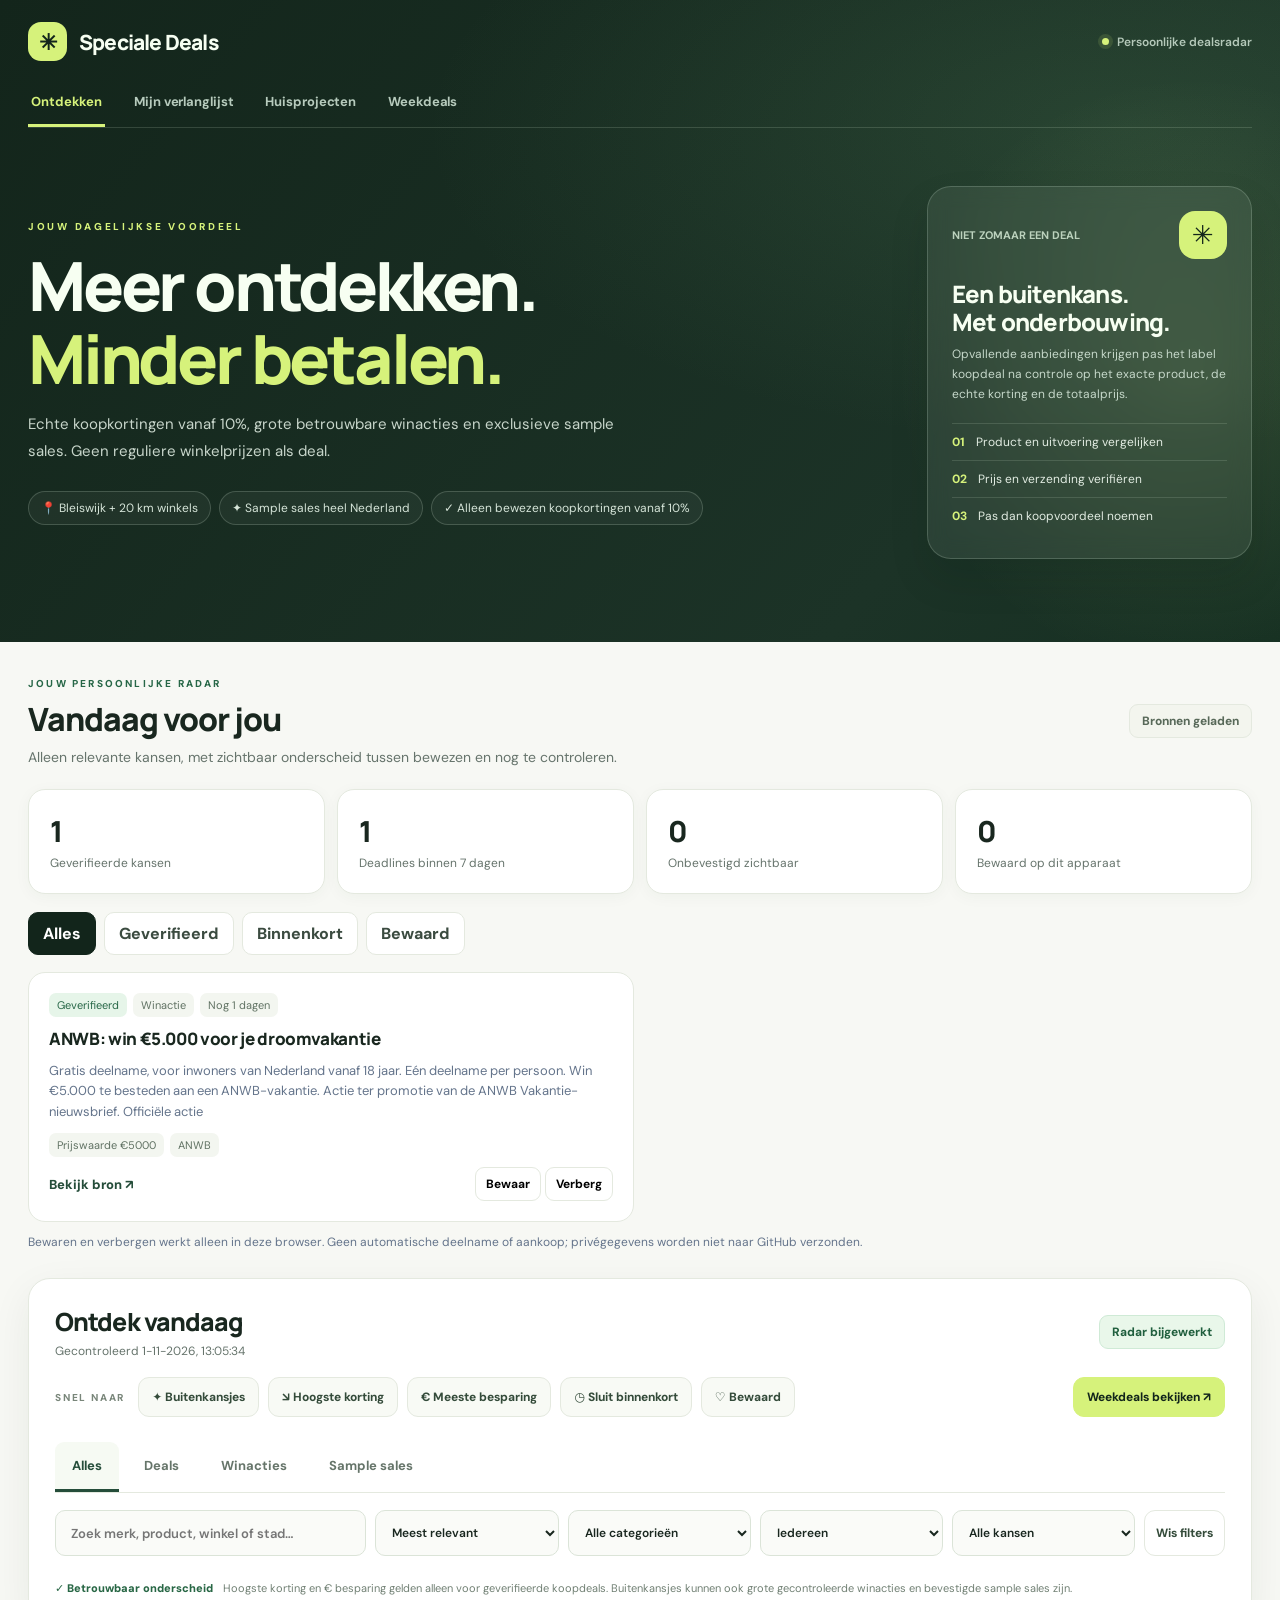
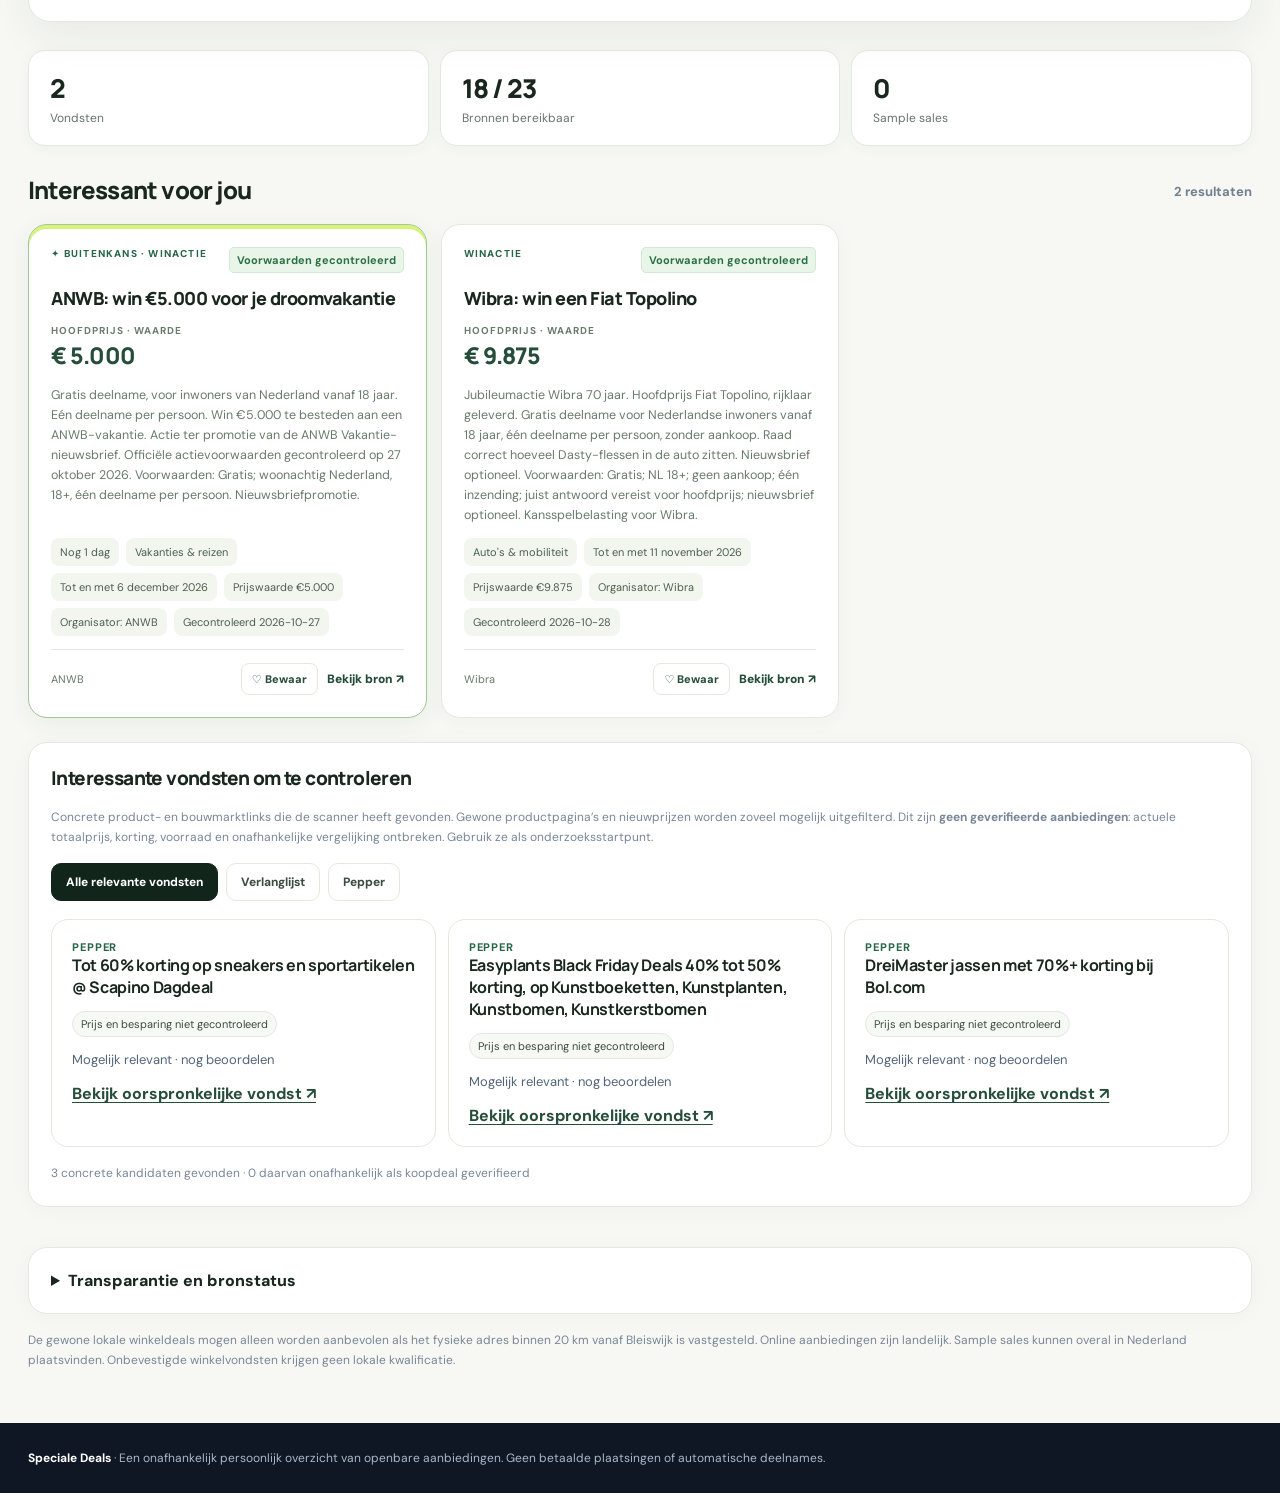
==== commit 27240db4: "Link primary desktop and mobile navigation to full wishlist dashboard" ====
--- a/index.html
+++ b/index.html
@@ -26,7 +26,7 @@
 .kk-dashboard{max-width:1160px;margin:0 auto;padding:24px 28px 12px}.kk-heading{display:flex;justify-content:space-between;align-items:flex-end;gap:14px;flex-wrap:wrap}.kk-heading h2{font:800 27px Manrope,sans-serif;margin:4px 0}.kk-heading p{color:#617186;font-size:14px;margin:0}.kk-kpis{display:grid;grid-template-columns:repeat(4,minmax(0,1fr));gap:12px;margin:20px 0}.kk-kpi{border:1px solid #e1e8ef;background:#fff;border-radius:14px;padding:17px}.kk-kpi strong{font:800 27px Manrope,sans-serif;display:block}.kk-kpi span{color:#64748b;font-size:12px}.kk-actions{display:flex;flex-wrap:wrap;gap:8px;margin-bottom:16px}.kk-filter{border:1px solid #cbd5e1;background:#fff;border-radius:30px;padding:9px 14px;font-weight:700;color:#34445a}.kk-filter[aria-pressed=true]{background:#172438;color:#fff}.kk-list{display:grid;grid-template-columns:repeat(2,minmax(0,1fr));gap:12px}.kk-card{border:1px solid #e2e8f0;border-radius:15px;background:#fff;padding:17px;display:flex;flex-direction:column;gap:10px}.kk-card h3{font:800 17px/1.4 Manrope,sans-serif;margin:0}.kk-card p{font-size:13px;line-height:1.6;color:#64748b;margin:0}.kk-meta{display:flex;gap:6px;flex-wrap:wrap}.kk-pill{font-size:11px;background:#f1f5f9;color:#475569;padding:5px 8px;border-radius:6px}.kk-pill.kk-verified{background:#e6f6ed;color:#176b43}.kk-pill.kk-check{background:#fff4df;color:#80560d}.kk-bottom{display:flex;justify-content:space-between;gap:10px;align-items:center;margin-top:auto}.kk-bottom a{color:#285bc3;font-size:13px;font-weight:800}.kk-bottom button{border:1px solid #cbd5e1;border-radius:8px;background:#fff;padding:8px 10px;font-size:12px;font-weight:700}.kk-empty{background:#fff;border:1px dashed #cbd5e1;border-radius:12px;padding:24px;color:#64748b;grid-column:1/-1}.kk-note{font-size:12px;color:#64748b;margin:12px 0 0}@media(max-width:700px){.kk-dashboard{padding:20px 17px 8px}.kk-kpis{grid-template-columns:repeat(2,1fr)}.kk-list{grid-template-columns:1fr}}
 </style><style id="price-radar-style">
 .pr-wrap{max-width:1160px;margin:24px auto;padding:0 20px}.pr-panel{background:#fff;border:1px solid #dce5ef;border-radius:20px;padding:24px;box-shadow:0 8px 24px #102a4310}.pr-head{display:flex;justify-content:space-between;gap:12px;flex-wrap:wrap;align-items:center}.pr-head h2{font-size:26px;margin:5px 0}.pr-note{color:#53657a;font-size:13px;line-height:1.55}.pr-grid{display:grid;grid-template-columns:repeat(auto-fit,minmax(245px,1fr));gap:12px;margin-top:18px}.pr-card{border:1px solid #e0e7ef;border-radius:14px;padding:16px;background:#fafcff}.pr-card h3{font-size:16px;margin:0 0 5px}.pr-kicker{font-size:11px;text-transform:uppercase;font-weight:800;letter-spacing:.08em;color:#536e91}.pr-price{font-size:24px;font-weight:800;margin:10px 0 4px}.pr-card a{color:#2357a6;font-weight:700}.pr-empty{color:#657589;font-weight:600}.pr-label{font-size:12px;color:#566b82}.pr-chip{display:inline-block;border:1px solid #d5e0ec;border-radius:30px;padding:4px 8px;font-size:11px;color:#45617f;margin-top:8px}.pr-error{padding:14px;color:#815021}.pr-grid{grid-template-columns:repeat(auto-fit,minmax(245px,1fr))}.pr-card{transition:border-color .15s,transform .15s;min-height:205px}.pr-card:hover{border-color:#98acc9;transform:translateY(-2px)}.pr-chip{line-height:1.5}.pr-tools{display:flex;align-items:center;gap:8px;flex-wrap:wrap;margin-top:15px}.pr-tools button{border:1px solid #dce4f1;background:#fff;border-radius:100px;padding:9px 13px;font-size:12px;font-weight:800;color:#365372}.pr-tools button[aria-pressed="true"]{background:#19345a;color:#fff;border-color:#19345a}.pr-price{font-variant-numeric:tabular-nums}.pr-meta{font-size:12px;color:#667891;font-weight:600;margin:0 0 10px}.pr-card a{text-decoration:underline;text-underline-offset:3px}
-</style><link rel="stylesheet" href="./ui/speciale.css"></head><body><header class="mast"><div class="wrap"><div class="head"><div class="brand"><span class="logo">✳</span> Speciale Deals</div><div class="headmeta"><span class="dot"></span> Persoonlijke dealsradar</div></div><nav class="site-nav" aria-label="Hoofdmenu"><button class="site-link active" data-view="discover" aria-current="page">Ontdekken</button><button class="site-link" data-view="wishlist">Mijn verlanglijst</button><button class="site-link" data-view="projects">Huisprojecten</button><a class="site-link" href="./weekdeals/">Weekdeals</a></nav><div class="hero"><div class="hero-copy"><div class="eyebrow">Jouw dagelijkse voordeel</div><h1>Meer ontdekken.<br><em>Minder betalen.</em></h1><p class="intro">Echte koopkortingen vanaf 10%, grote betrouwbare winacties en exclusieve sample sales. Geen reguliere winkelprijzen als deal.</p><div class="hero-tags"><span>📍 Bleiswijk + 20 km winkels</span><span>✦ Sample sales heel Nederland</span><span>✓ Alleen bewezen koopkortingen vanaf 10%</span></div></div>
+</style><link rel="stylesheet" href="./ui/speciale.css"></head><body><header class="mast"><div class="wrap"><div class="head"><div class="brand"><span class="logo">✳</span> Speciale Deals</div><div class="headmeta"><span class="dot"></span> Persoonlijke dealsradar</div></div><nav class="site-nav" aria-label="Hoofdmenu"><button class="site-link active" data-view="discover" aria-current="page">Ontdekken</button><a class="site-link" href="./verlanglijst/">Mijn verlanglijst</a><button class="site-link" data-view="projects">Huisprojecten</button><a class="site-link" href="./weekdeals/">Weekdeals</a></nav><div class="hero"><div class="hero-copy"><div class="eyebrow">Jouw dagelijkse voordeel</div><h1>Meer ontdekken.<br><em>Minder betalen.</em></h1><p class="intro">Echte koopkortingen vanaf 10%, grote betrouwbare winacties en exclusieve sample sales. Geen reguliere winkelprijzen als deal.</p><div class="hero-tags"><span>📍 Bleiswijk + 20 km winkels</span><span>✦ Sample sales heel Nederland</span><span>✓ Alleen bewezen koopkortingen vanaf 10%</span></div></div>
 <aside class="hero-insight" aria-label="Onze controle in drie stappen">
 <div class="insight-top"><span>NIET ZOMAAR EEN DEAL</span><span class="insight-mark" aria-hidden="true">✳</span></div>
 <h2>Een buitenkans.<br>Met onderbouwing.</h2>
@@ -47,7 +47,7 @@
 <button class="filter-clear" id="resetFilters" type="button">Wis filters</button></div>
 <div class="filter-note"><span>✓ Betrouwbaar onderscheid</span> Hoogste korting en € besparing gelden alleen voor geverifieerde koopdeals. Buitenkansjes kunnen ook grote gecontroleerde winacties en bevestigde sample sales zijn.</div></div><div class="body"><div class="statrow"><div class="stat"><b id="number">0</b><small>Vondsten</small></div><div class="stat"><b id="active">0</b><small>Bronnen bereikbaar</small></div><div class="stat"><b id="salescount">0</b><small>Sample sales</small></div></div><div class="between"><h2 id="resulttitle">Interessant voor jou</h2><span class="sub" id="resultcount" aria-live="polite"></span></div><div class="grid" id="cards"><div class="empty"><b>Resultaten ophalen</b><p>De radar controleert de actuele gegevens.</p></div></div><button id="more" class="more" hidden>Toon meer resultaten</button><section class="sources" id="researchLeads" style="margin-top:24px;margin-bottom:24px"><div class="section-title">Interessante vondsten om te controleren</div><p class="fine">Concrete product- en bouwmarktlinks die de scanner heeft gevonden. Gewone productpagina’s en nieuwprijzen worden zoveel mogelijk uitgefilterd. Dit zijn <strong>geen geverifieerde aanbiedingen</strong>: actuele totaalprijs, korting, voorraad en onafhankelijke vergelijking ontbreken. Gebruik ze als onderzoeksstartpunt.</p><div class="pr-tools" id="leadFilters"><button type="button" data-lead-filter="all" aria-pressed="true">Alle relevante vondsten</button><button type="button" data-lead-filter="wishlist" aria-pressed="false">Verlanglijst</button><button type="button" data-lead-filter="pepper" aria-pressed="false">Pepper</button></div><div id="leadGrid" class="pr-grid"><p class="fine">Vondsten laden…</p></div><p id="leadStatus" class="fine"></p></section><details class="sources"><summary>Transparantie en bronstatus</summary><p class="fine">Geautomatiseerde vondsten zijn signalen en niet automatisch gecontroleerde kortingen of gratis deelnames. De aanbieder bevestigt de actuele voorwaarden, prijzen, beschikbare maten en tickets.</p><div class="sourcegrid" id="sourcegrid"></div><p class="fine">Een bronfout betekent dat er die ronde geen nieuwe gegevens konden worden bevestigd, niet dat er geen acties bestaan. De scanner omzeilt geen toegangsbeveiligingen.</p></details><p class="fine">De gewone lokale winkeldeals mogen alleen worden aanbevolen als het fysieke adres binnen 20 km vanaf Bleiswijk is vastgesteld. Online aanbiedingen zijn landelijk. Sample sales kunnen overal in Nederland plaatsvinden. Onbevestigde winkelvondsten krijgen geen lokale kwalificatie.</p></div></div><section id="wishlistView" class="workspace-view" hidden><div class="workspace-head"><div class="workspace-label">Mijn persoonlijke radar</div><h1>Mijn verlanglijst</h1><p>Bewaar wat je écht wilt kopen en vergelijk alleen concrete aanbiedingen. Aanpassingen op dit apparaat kun je exporteren naar de centrale lijst.</p></div><section class="sources" style="margin-top:0;margin-bottom:28px"><div class="section-title">Mijn verlanglijst <span style="font-size:12px;color:#768699;font-weight:500">Persoonlijke productradar</span></div><p class="fine">Voeg producten toe en stel eventueel een maximale prijs in. Toevoegingen op deze pagina worden op dit apparaat bewaard; voor de dagelijkse centrale GitHub-scan kun je ze exporteren en in <a href="https://github.com/DASPHHS/specialedeals/edit/main/wishlist.json" target="_blank" rel="noopener" style="color:#315dcf">wishlist.json</a> opnemen.</p><form id="wishform" class="filters" style="grid-template-columns:minmax(0,1fr) 150px 105px;margin-top:12px"><input id="wishname" class="search" required placeholder="Bijv. Arc'teryx Beta Jacket XL" aria-label="Nieuw product"><input id="wishmax" class="search" type="number" step="1" min="1" placeholder="Max. € (optioneel)" aria-label="Maximumprijs"><button type="submit" class="select" style="background:#1d3156;color:#fff;font-weight:700">Toevoegen</button></form><div id="wishitems" class="sourcegrid"></div><div style="margin-top:20px;border-top:1px solid #e9edf2;padding-top:17px"><div class="section-title" style="font-size:16px">Nieuw gevonden bij jouw producten</div><p class="fine">Alleen gecontroleerde koopaanbiedingen met minimaal 10% voordeel op identieke producten. Reguliere prijzen en categoriepagina’s zijn uitgesloten.</p><div id="wishsignals" class="sourcegrid" aria-live="polite"><span class="fine">Productsignalen laden…</span></div></div><div style="display:flex;gap:12px;flex-wrap:wrap;margin-top:16px"><button id="wishsync" type="button" class="select" style="width:auto">↻ Herstel ontbrekende wensen</button><button id="wishexport" class="select" style="width:auto">↓ Exporteer mijn lijst</button><a href="https://github.com/DASPHHS/specialedeals/edit/main/wishlist.json" target="_blank" rel="noopener" class="select" style="width:auto;color:#315dcf">Bewerk centrale verlanglijst ↗</a></div><p class="fine" id="wishsyncStatus" role="status">De centrale verlanglijst wordt gelezen uit GitHub. Je eigen aanvullingen blijven op dit apparaat.</p><p class="fine">De laagste prijs en besparing worden pas weergegeven na een controle van identieke SKU, maat en uitvoering, bezorging naar Nederland, invoerrechten, retourkosten en garantie. Dat is nog niet geautomatiseerd.</p></section><section class="pr-wrap" id="priceRadar"><div class="pr-panel"><div class="pr-head"><div><div class="pr-kicker">Persoonlijke koopradar</div><h2>Prijzen &amp; echte kortingen</h2></div><span class="pr-chip" id="prUpdated">Prijsdata laden…</span></div><p class="pr-note">Vergelijk per exact product de laagste gevonden artikelprijs en de grootste bewezen korting. Oude prijswaarnemingen zijn geen actuele aanbiedingen; een prijs zonder gecontroleerde bezorgkosten is geen geverifieerde laagste totaalprijs.</p><div class="pr-tools" role="group" aria-label="Filter producten"><button type="button" data-pr-filter="all" aria-pressed="true">Alle producten</button><button type="button" data-pr-filter="with" aria-pressed="false">Met prijsnotitie</button><button type="button" data-pr-filter="missing" aria-pressed="false">Nog te vergelijken</button></div><p class="pr-meta" id="prSummary">Producten laden…</p><div id="verifiedPricepeil" class="pr-meta" aria-live="polite">Gecontroleerde actuele totaalprijzen laden…</div><div id="prGrid" class="pr-grid" aria-live="polite"></div></div></section><section id="householdRadar" class="sources" style="margin-top:0;margin-bottom:28px"><div class="section-title">Slim inkopen · huishouden</div><p class="fine">Jouw koopregel: <strong>laagste prijs per effectief gebruik</strong>, zolang de kwaliteit voldoende is. Huismerken tellen volwaardig mee. Een winkel wordt pas als vaste beste koop aangemerkt na controle van vergelijkbare werking, dosering, actuele prijs en beschikbaarheid. Kies hieronder je favoriete categorieën; deze selectie blijft in je browser.</p><div class="pr-tools" id="hhFilters" aria-label="Huishoudcategorieën"></div><div class="pr-grid" id="hhGrid"><p class="fine">Categorieën laden…</p></div><p class="fine" id="hhStatus">Geen winkel wordt zonder prijscontrole als goedkoopste aanbevolen.</p></section></section><section id="projectsView" class="workspace-view" hidden><div class="workspace-head"><div class="workspace-label">Slim besparen op je woning</div><h1>Huisprojecten</h1><p>Schilderwerk en voortuinrenovatie eerst. Overkapping, schuur en verduurzaming blijven op de planning.</p></div><section class="sources" style="margin-top:0;margin-bottom:28px"><div class="section-title">Huisprojecten & verduurzaming</div><p class="fine">Persoonlijke projecten, gerichte aanbiedingen en officiële subsidieregelingen. Een prijs is pas een goede deal na vergelijking van materiaalkosten, arbeid, montage, garantie en eventuele subsidie.</p><div id="houseprojects" class="sourcegrid"><span class="fine">Projecten laden…</span></div><p class="fine">Bij overkappingen, isolatie en verbouwingen moeten vergunningen, technische eisen en lokale subsidieregels apart worden gecontroleerd.</p></section></section></main><nav class="mobile-dock" aria-label="Snelle mobiele navigatie">
 <button type="button" data-view="discover" aria-current="page"><span class="dock-symbol" aria-hidden="true">⌕</span>Ontdekken</button>
-<button type="button" data-view="wishlist"><span class="dock-symbol" aria-hidden="true">♡</span>Verlanglijst</button>
+<a href="./verlanglijst/"><span class="dock-symbol" aria-hidden="true">♡</span>Verlanglijst</a>
 <button type="button" data-view="projects"><span class="dock-symbol" aria-hidden="true">⌂</span>Projecten</button>
 <a href="./weekdeals/"><span class="dock-symbol" aria-hidden="true">▦</span>Weekdeals</a>
 </nav><footer><div class="wrap"><strong>Speciale Deals</strong> · Een onafhankelijk persoonlijk overzicht van openbare aanbiedingen. Geen betaalde plaatsingen of automatische deelnames.</div></footer><script src="./ui/deal-filters.js"></script><script>
--- a/ui/speciale.css
+++ b/ui/speciale.css
@@ -256,3 +256,10 @@
 #resultcount{font-variant-numeric:tabular-nums}
 #wishsyncStatus{min-height:17px}
 .weekdeals #offerType,.weekdeals #rank{min-width:0}
+
+/* Saved-offer actions, accessible and private to the current browser. */
+.offer-actions{display:flex;align-items:center;gap:9px;flex-wrap:wrap;justify-content:flex-end}
+.save-offer{font-size:11px;font-weight:800;border:1px solid var(--line);border-radius:8px;padding:8px 10px;background:#fff;color:var(--forest)}
+.save-offer:hover{background:#edf5e9;border-color:#b8d1b8}
+.save-offer[aria-pressed=true]{background:#e9f5e4;border-color:#b8d7b5}
+@media(max-width:490px){.deal .bottom{align-items:flex-start;gap:9px}.offer-actions{gap:7px}.save-offer{padding:8px}.deal .go{font-size:11px}}
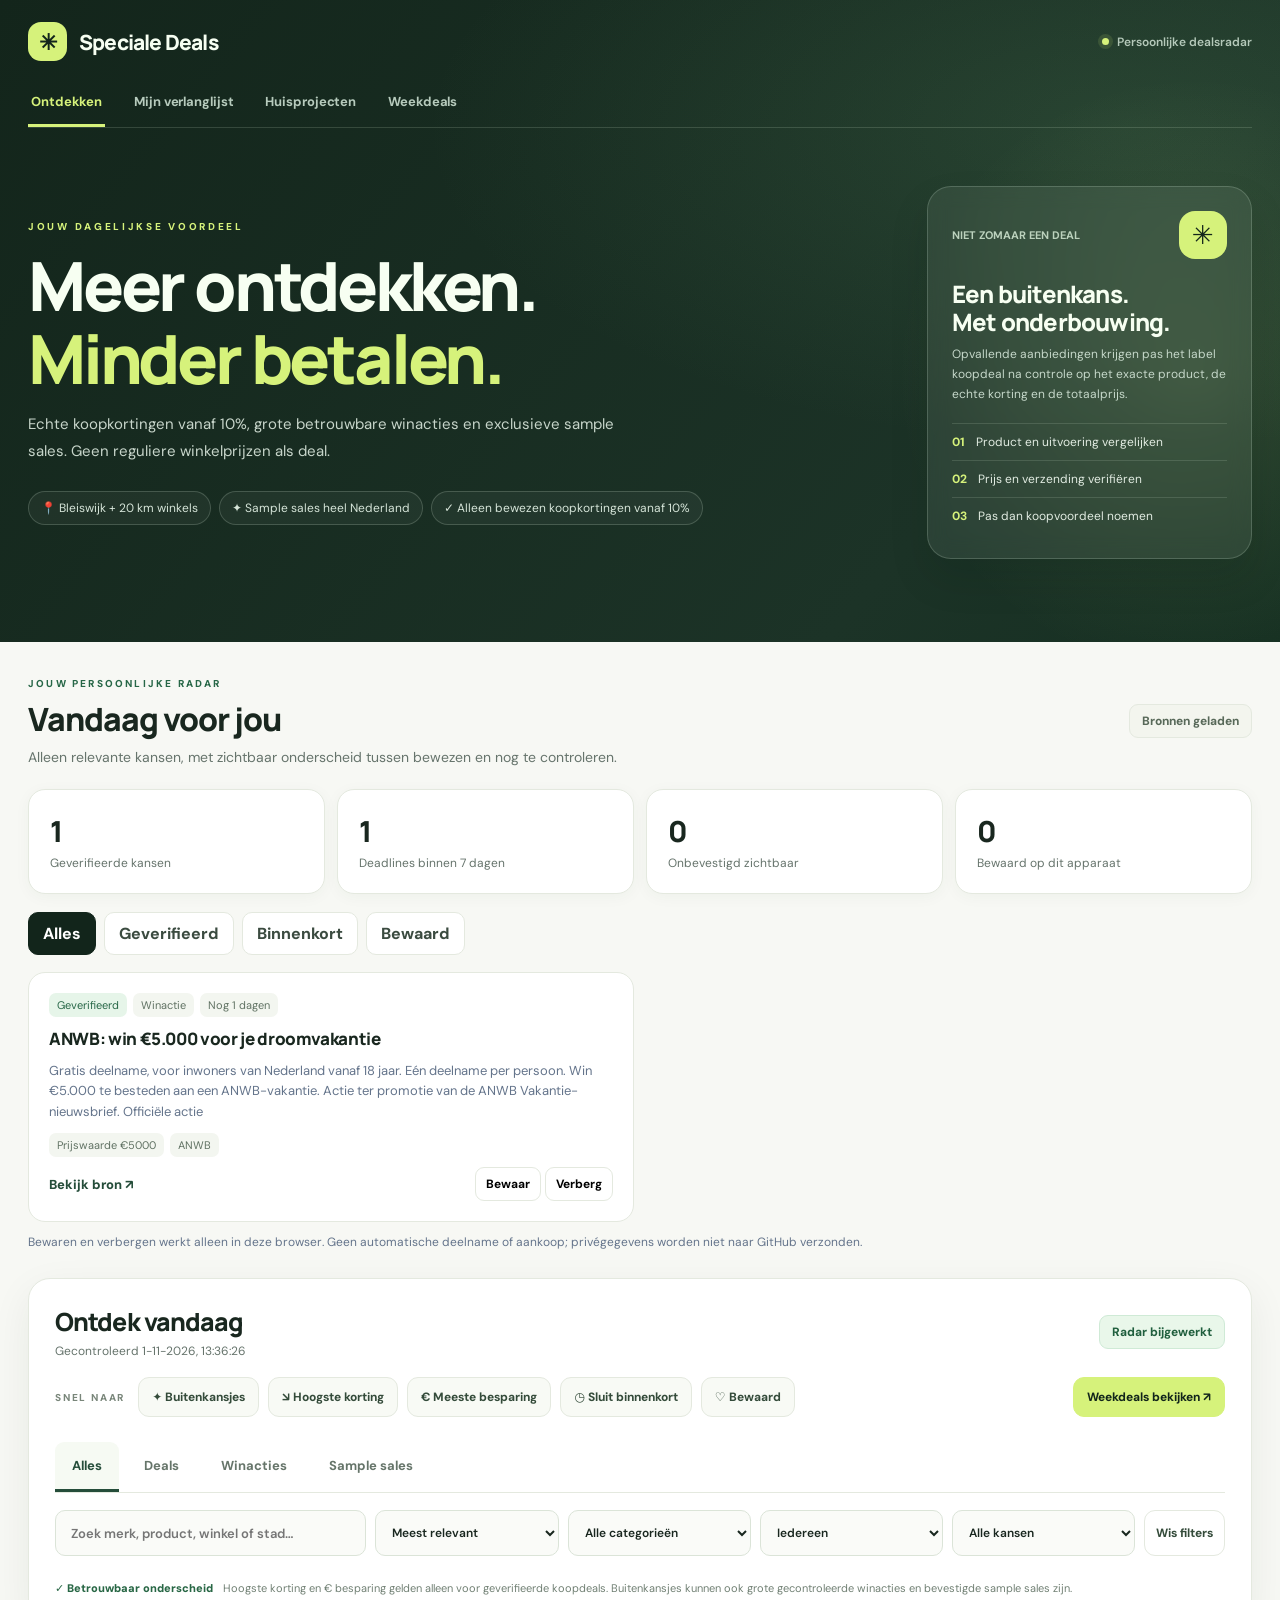
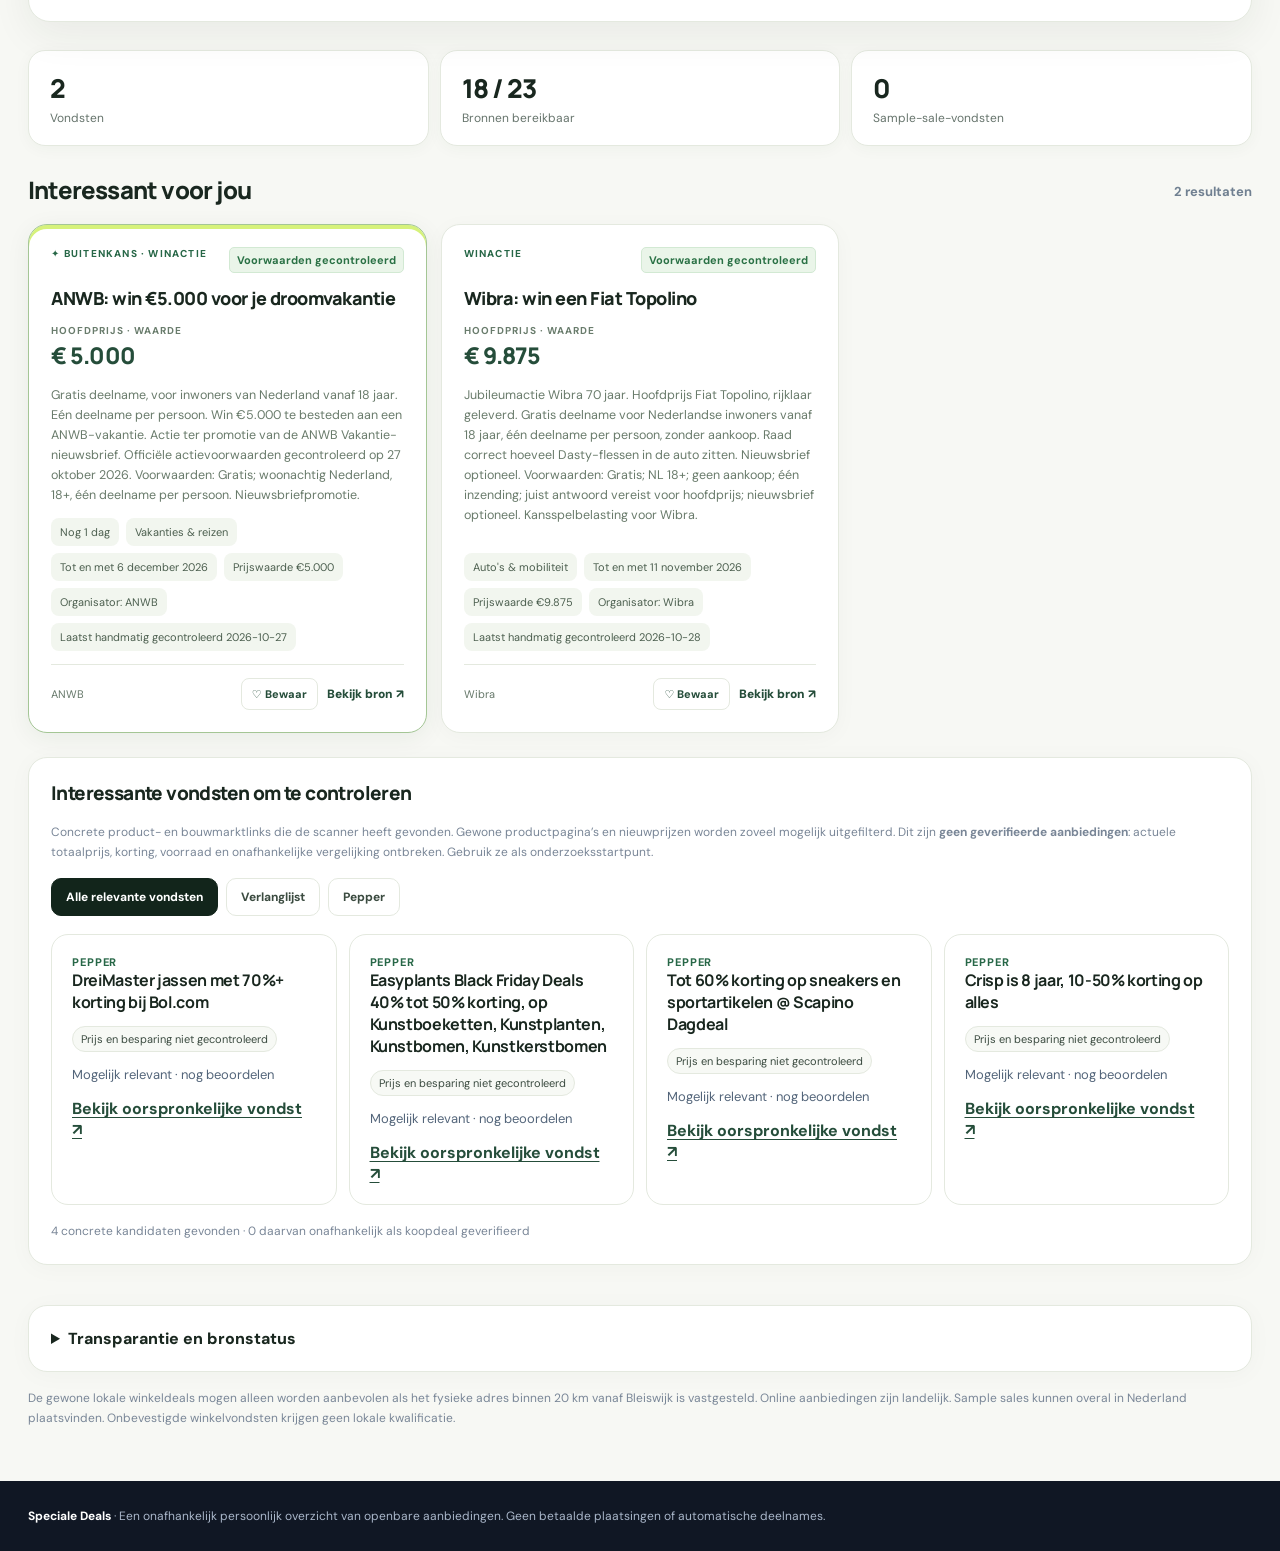
==== commit 2907cf5b: "Show recent unverified sample-sale events rather than silently hiding all; clarify source status" ====
--- a/index.html
+++ b/index.html
@@ -45,7 +45,7 @@
 </div><nav class="nav" aria-label="Resultaatcategorieën"><button class="tab active" data-type="all">Alles</button><button class="tab" data-type="deals">Deals</button><button class="tab" data-type="contests">Winacties</button><button class="tab" data-type="sales">Sample sales</button></nav><div class="filters"><input class="search" id="q" type="search" placeholder="Zoek merk, product, winkel of stad…" aria-label="Zoeken"><select class="select" id="sort" aria-label="Sortering"><option value="rank">Meest relevant</option><option value="fresh">Recent ontdekt</option><option value="discount">Hoogste bewezen korting</option><option value="saving">Grootste € besparing</option><option value="deadline">Deadline eerst</option><option value="az">Naam A-Z</option></select><select class="select" id="category" aria-label="Categorie"><option value="all">Alle categorieën</option></select><select class="select" id="audience" aria-label="Doelgroep"><option value="all">Iedereen</option><option value="men">Voor mij</option><option value="women">Voor haar</option></select>
 <select class="select" id="lens" aria-label="Extra filter"><option value="all">Alle kansen</option><option value="opportunities">Buitenkansjes</option><option value="discount20">Echte korting vanaf 20%</option><option value="ending">Sluit binnen 7 dagen</option><option value="recent">Nieuw deze week</option><option value="wishlist">Mijn verlanglijst</option><option value="saved">Mijn bewaarde kansen</option></select>
 <button class="filter-clear" id="resetFilters" type="button">Wis filters</button></div>
-<div class="filter-note"><span>✓ Betrouwbaar onderscheid</span> Hoogste korting en € besparing gelden alleen voor geverifieerde koopdeals. Buitenkansjes kunnen ook grote gecontroleerde winacties en bevestigde sample sales zijn.</div></div><div class="body"><div class="statrow"><div class="stat"><b id="number">0</b><small>Vondsten</small></div><div class="stat"><b id="active">0</b><small>Bronnen bereikbaar</small></div><div class="stat"><b id="salescount">0</b><small>Sample sales</small></div></div><div class="between"><h2 id="resulttitle">Interessant voor jou</h2><span class="sub" id="resultcount" aria-live="polite"></span></div><div class="grid" id="cards"><div class="empty"><b>Resultaten ophalen</b><p>De radar controleert de actuele gegevens.</p></div></div><button id="more" class="more" hidden>Toon meer resultaten</button><section class="sources" id="researchLeads" style="margin-top:24px;margin-bottom:24px"><div class="section-title">Interessante vondsten om te controleren</div><p class="fine">Concrete product- en bouwmarktlinks die de scanner heeft gevonden. Gewone productpagina’s en nieuwprijzen worden zoveel mogelijk uitgefilterd. Dit zijn <strong>geen geverifieerde aanbiedingen</strong>: actuele totaalprijs, korting, voorraad en onafhankelijke vergelijking ontbreken. Gebruik ze als onderzoeksstartpunt.</p><div class="pr-tools" id="leadFilters"><button type="button" data-lead-filter="all" aria-pressed="true">Alle relevante vondsten</button><button type="button" data-lead-filter="wishlist" aria-pressed="false">Verlanglijst</button><button type="button" data-lead-filter="pepper" aria-pressed="false">Pepper</button></div><div id="leadGrid" class="pr-grid"><p class="fine">Vondsten laden…</p></div><p id="leadStatus" class="fine"></p></section><details class="sources"><summary>Transparantie en bronstatus</summary><p class="fine">Geautomatiseerde vondsten zijn signalen en niet automatisch gecontroleerde kortingen of gratis deelnames. De aanbieder bevestigt de actuele voorwaarden, prijzen, beschikbare maten en tickets.</p><div class="sourcegrid" id="sourcegrid"></div><p class="fine">Een bronfout betekent dat er die ronde geen nieuwe gegevens konden worden bevestigd, niet dat er geen acties bestaan. De scanner omzeilt geen toegangsbeveiligingen.</p></details><p class="fine">De gewone lokale winkeldeals mogen alleen worden aanbevolen als het fysieke adres binnen 20 km vanaf Bleiswijk is vastgesteld. Online aanbiedingen zijn landelijk. Sample sales kunnen overal in Nederland plaatsvinden. Onbevestigde winkelvondsten krijgen geen lokale kwalificatie.</p></div></div><section id="wishlistView" class="workspace-view" hidden><div class="workspace-head"><div class="workspace-label">Mijn persoonlijke radar</div><h1>Mijn verlanglijst</h1><p>Bewaar wat je écht wilt kopen en vergelijk alleen concrete aanbiedingen. Aanpassingen op dit apparaat kun je exporteren naar de centrale lijst.</p></div><section class="sources" style="margin-top:0;margin-bottom:28px"><div class="section-title">Mijn verlanglijst <span style="font-size:12px;color:#768699;font-weight:500">Persoonlijke productradar</span></div><p class="fine">Voeg producten toe en stel eventueel een maximale prijs in. Toevoegingen op deze pagina worden op dit apparaat bewaard; voor de dagelijkse centrale GitHub-scan kun je ze exporteren en in <a href="https://github.com/DASPHHS/specialedeals/edit/main/wishlist.json" target="_blank" rel="noopener" style="color:#315dcf">wishlist.json</a> opnemen.</p><form id="wishform" class="filters" style="grid-template-columns:minmax(0,1fr) 150px 105px;margin-top:12px"><input id="wishname" class="search" required placeholder="Bijv. Arc'teryx Beta Jacket XL" aria-label="Nieuw product"><input id="wishmax" class="search" type="number" step="1" min="1" placeholder="Max. € (optioneel)" aria-label="Maximumprijs"><button type="submit" class="select" style="background:#1d3156;color:#fff;font-weight:700">Toevoegen</button></form><div id="wishitems" class="sourcegrid"></div><div style="margin-top:20px;border-top:1px solid #e9edf2;padding-top:17px"><div class="section-title" style="font-size:16px">Nieuw gevonden bij jouw producten</div><p class="fine">Alleen gecontroleerde koopaanbiedingen met minimaal 10% voordeel op identieke producten. Reguliere prijzen en categoriepagina’s zijn uitgesloten.</p><div id="wishsignals" class="sourcegrid" aria-live="polite"><span class="fine">Productsignalen laden…</span></div></div><div style="display:flex;gap:12px;flex-wrap:wrap;margin-top:16px"><button id="wishsync" type="button" class="select" style="width:auto">↻ Herstel ontbrekende wensen</button><button id="wishexport" class="select" style="width:auto">↓ Exporteer mijn lijst</button><a href="https://github.com/DASPHHS/specialedeals/edit/main/wishlist.json" target="_blank" rel="noopener" class="select" style="width:auto;color:#315dcf">Bewerk centrale verlanglijst ↗</a></div><p class="fine" id="wishsyncStatus" role="status">De centrale verlanglijst wordt gelezen uit GitHub. Je eigen aanvullingen blijven op dit apparaat.</p><p class="fine">De laagste prijs en besparing worden pas weergegeven na een controle van identieke SKU, maat en uitvoering, bezorging naar Nederland, invoerrechten, retourkosten en garantie. Dat is nog niet geautomatiseerd.</p></section><section class="pr-wrap" id="priceRadar"><div class="pr-panel"><div class="pr-head"><div><div class="pr-kicker">Persoonlijke koopradar</div><h2>Prijzen &amp; echte kortingen</h2></div><span class="pr-chip" id="prUpdated">Prijsdata laden…</span></div><p class="pr-note">Vergelijk per exact product de laagste gevonden artikelprijs en de grootste bewezen korting. Oude prijswaarnemingen zijn geen actuele aanbiedingen; een prijs zonder gecontroleerde bezorgkosten is geen geverifieerde laagste totaalprijs.</p><div class="pr-tools" role="group" aria-label="Filter producten"><button type="button" data-pr-filter="all" aria-pressed="true">Alle producten</button><button type="button" data-pr-filter="with" aria-pressed="false">Met prijsnotitie</button><button type="button" data-pr-filter="missing" aria-pressed="false">Nog te vergelijken</button></div><p class="pr-meta" id="prSummary">Producten laden…</p><div id="verifiedPricepeil" class="pr-meta" aria-live="polite">Gecontroleerde actuele totaalprijzen laden…</div><div id="prGrid" class="pr-grid" aria-live="polite"></div></div></section><section id="householdRadar" class="sources" style="margin-top:0;margin-bottom:28px"><div class="section-title">Slim inkopen · huishouden</div><p class="fine">Jouw koopregel: <strong>laagste prijs per effectief gebruik</strong>, zolang de kwaliteit voldoende is. Huismerken tellen volwaardig mee. Een winkel wordt pas als vaste beste koop aangemerkt na controle van vergelijkbare werking, dosering, actuele prijs en beschikbaarheid. Kies hieronder je favoriete categorieën; deze selectie blijft in je browser.</p><div class="pr-tools" id="hhFilters" aria-label="Huishoudcategorieën"></div><div class="pr-grid" id="hhGrid"><p class="fine">Categorieën laden…</p></div><p class="fine" id="hhStatus">Geen winkel wordt zonder prijscontrole als goedkoopste aanbevolen.</p></section></section><section id="projectsView" class="workspace-view" hidden><div class="workspace-head"><div class="workspace-label">Slim besparen op je woning</div><h1>Huisprojecten</h1><p>Schilderwerk en voortuinrenovatie eerst. Overkapping, schuur en verduurzaming blijven op de planning.</p></div><section class="sources" style="margin-top:0;margin-bottom:28px"><div class="section-title">Huisprojecten & verduurzaming</div><p class="fine">Persoonlijke projecten, gerichte aanbiedingen en officiële subsidieregelingen. Een prijs is pas een goede deal na vergelijking van materiaalkosten, arbeid, montage, garantie en eventuele subsidie.</p><div id="houseprojects" class="sourcegrid"><span class="fine">Projecten laden…</span></div><p class="fine">Bij overkappingen, isolatie en verbouwingen moeten vergunningen, technische eisen en lokale subsidieregels apart worden gecontroleerd.</p></section></section></main><nav class="mobile-dock" aria-label="Snelle mobiele navigatie">
+<div class="filter-note"><span>✓ Betrouwbaar onderscheid</span> Hoogste korting en € besparing gelden alleen voor geverifieerde koopdeals. Buitenkansjes kunnen ook grote gecontroleerde winacties en bevestigde sample sales zijn.</div></div><div class="body"><div class="statrow"><div class="stat"><b id="number">0</b><small>Vondsten</small></div><div class="stat"><b id="active">0</b><small>Bronnen bereikbaar</small></div><div class="stat"><b id="salescount">0</b><small>Sample-sale-vondsten</small></div></div><div class="between"><h2 id="resulttitle">Interessant voor jou</h2><span class="sub" id="resultcount" aria-live="polite"></span></div><div class="grid" id="cards"><div class="empty"><b>Resultaten ophalen</b><p>De radar controleert de actuele gegevens.</p></div></div><button id="more" class="more" hidden>Toon meer resultaten</button><section class="sources" id="researchLeads" style="margin-top:24px;margin-bottom:24px"><div class="section-title">Interessante vondsten om te controleren</div><p class="fine">Concrete product- en bouwmarktlinks die de scanner heeft gevonden. Gewone productpagina’s en nieuwprijzen worden zoveel mogelijk uitgefilterd. Dit zijn <strong>geen geverifieerde aanbiedingen</strong>: actuele totaalprijs, korting, voorraad en onafhankelijke vergelijking ontbreken. Gebruik ze als onderzoeksstartpunt.</p><div class="pr-tools" id="leadFilters"><button type="button" data-lead-filter="all" aria-pressed="true">Alle relevante vondsten</button><button type="button" data-lead-filter="wishlist" aria-pressed="false">Verlanglijst</button><button type="button" data-lead-filter="pepper" aria-pressed="false">Pepper</button></div><div id="leadGrid" class="pr-grid"><p class="fine">Vondsten laden…</p></div><p id="leadStatus" class="fine"></p></section><details class="sources"><summary>Transparantie en bronstatus</summary><p class="fine">Geautomatiseerde vondsten zijn signalen en niet automatisch gecontroleerde kortingen of gratis deelnames. De aanbieder bevestigt de actuele voorwaarden, prijzen, beschikbare maten en tickets.</p><div class="sourcegrid" id="sourcegrid"></div><p class="fine">Een bronfout betekent dat er die ronde geen nieuwe gegevens konden worden bevestigd, niet dat er geen acties bestaan. De scanner omzeilt geen toegangsbeveiligingen.</p></details><p class="fine">De gewone lokale winkeldeals mogen alleen worden aanbevolen als het fysieke adres binnen 20 km vanaf Bleiswijk is vastgesteld. Online aanbiedingen zijn landelijk. Sample sales kunnen overal in Nederland plaatsvinden. Onbevestigde winkelvondsten krijgen geen lokale kwalificatie.</p></div></div><section id="wishlistView" class="workspace-view" hidden><div class="workspace-head"><div class="workspace-label">Mijn persoonlijke radar</div><h1>Mijn verlanglijst</h1><p>Bewaar wat je écht wilt kopen en vergelijk alleen concrete aanbiedingen. Aanpassingen op dit apparaat kun je exporteren naar de centrale lijst.</p></div><section class="sources" style="margin-top:0;margin-bottom:28px"><div class="section-title">Mijn verlanglijst <span style="font-size:12px;color:#768699;font-weight:500">Persoonlijke productradar</span></div><p class="fine">Voeg producten toe en stel eventueel een maximale prijs in. Toevoegingen op deze pagina worden op dit apparaat bewaard; voor de dagelijkse centrale GitHub-scan kun je ze exporteren en in <a href="https://github.com/DASPHHS/specialedeals/edit/main/wishlist.json" target="_blank" rel="noopener" style="color:#315dcf">wishlist.json</a> opnemen.</p><form id="wishform" class="filters" style="grid-template-columns:minmax(0,1fr) 150px 105px;margin-top:12px"><input id="wishname" class="search" required placeholder="Bijv. Arc'teryx Beta Jacket XL" aria-label="Nieuw product"><input id="wishmax" class="search" type="number" step="1" min="1" placeholder="Max. € (optioneel)" aria-label="Maximumprijs"><button type="submit" class="select" style="background:#1d3156;color:#fff;font-weight:700">Toevoegen</button></form><div id="wishitems" class="sourcegrid"></div><div style="margin-top:20px;border-top:1px solid #e9edf2;padding-top:17px"><div class="section-title" style="font-size:16px">Nieuw gevonden bij jouw producten</div><p class="fine">Alleen gecontroleerde koopaanbiedingen met minimaal 10% voordeel op identieke producten. Reguliere prijzen en categoriepagina’s zijn uitgesloten.</p><div id="wishsignals" class="sourcegrid" aria-live="polite"><span class="fine">Productsignalen laden…</span></div></div><div style="display:flex;gap:12px;flex-wrap:wrap;margin-top:16px"><button id="wishsync" type="button" class="select" style="width:auto">↻ Herstel ontbrekende wensen</button><button id="wishexport" class="select" style="width:auto">↓ Exporteer mijn lijst</button><a href="https://github.com/DASPHHS/specialedeals/edit/main/wishlist.json" target="_blank" rel="noopener" class="select" style="width:auto;color:#315dcf">Bewerk centrale verlanglijst ↗</a></div><p class="fine" id="wishsyncStatus" role="status">De centrale verlanglijst wordt gelezen uit GitHub. Je eigen aanvullingen blijven op dit apparaat.</p><p class="fine">De laagste prijs en besparing worden pas weergegeven na een controle van identieke SKU, maat en uitvoering, bezorging naar Nederland, invoerrechten, retourkosten en garantie. Dat is nog niet geautomatiseerd.</p></section><section class="pr-wrap" id="priceRadar"><div class="pr-panel"><div class="pr-head"><div><div class="pr-kicker">Persoonlijke koopradar</div><h2>Prijzen &amp; echte kortingen</h2></div><span class="pr-chip" id="prUpdated">Prijsdata laden…</span></div><p class="pr-note">Vergelijk per exact product de laagste gevonden artikelprijs en de grootste bewezen korting. Oude prijswaarnemingen zijn geen actuele aanbiedingen; een prijs zonder gecontroleerde bezorgkosten is geen geverifieerde laagste totaalprijs.</p><div class="pr-tools" role="group" aria-label="Filter producten"><button type="button" data-pr-filter="all" aria-pressed="true">Alle producten</button><button type="button" data-pr-filter="with" aria-pressed="false">Met prijsnotitie</button><button type="button" data-pr-filter="missing" aria-pressed="false">Nog te vergelijken</button></div><p class="pr-meta" id="prSummary">Producten laden…</p><div id="verifiedPricepeil" class="pr-meta" aria-live="polite">Gecontroleerde actuele totaalprijzen laden…</div><div id="prGrid" class="pr-grid" aria-live="polite"></div></div></section><section id="householdRadar" class="sources" style="margin-top:0;margin-bottom:28px"><div class="section-title">Slim inkopen · huishouden</div><p class="fine">Jouw koopregel: <strong>laagste prijs per effectief gebruik</strong>, zolang de kwaliteit voldoende is. Huismerken tellen volwaardig mee. Een winkel wordt pas als vaste beste koop aangemerkt na controle van vergelijkbare werking, dosering, actuele prijs en beschikbaarheid. Kies hieronder je favoriete categorieën; deze selectie blijft in je browser.</p><div class="pr-tools" id="hhFilters" aria-label="Huishoudcategorieën"></div><div class="pr-grid" id="hhGrid"><p class="fine">Categorieën laden…</p></div><p class="fine" id="hhStatus">Geen winkel wordt zonder prijscontrole als goedkoopste aanbevolen.</p></section></section><section id="projectsView" class="workspace-view" hidden><div class="workspace-head"><div class="workspace-label">Slim besparen op je woning</div><h1>Huisprojecten</h1><p>Schilderwerk en voortuinrenovatie eerst. Overkapping, schuur en verduurzaming blijven op de planning.</p></div><section class="sources" style="margin-top:0;margin-bottom:28px"><div class="section-title">Huisprojecten & verduurzaming</div><p class="fine">Persoonlijke projecten, gerichte aanbiedingen en officiële subsidieregelingen. Een prijs is pas een goede deal na vergelijking van materiaalkosten, arbeid, montage, garantie en eventuele subsidie.</p><div id="houseprojects" class="sourcegrid"><span class="fine">Projecten laden…</span></div><p class="fine">Bij overkappingen, isolatie en verbouwingen moeten vergunningen, technische eisen en lokale subsidieregels apart worden gecontroleerd.</p></section></section></main><nav class="mobile-dock" aria-label="Snelle mobiele navigatie">
 <button type="button" data-view="discover" aria-current="page"><span class="dock-symbol" aria-hidden="true">⌕</span>Ontdekken</button>
 <a href="./verlanglijst/"><span class="dock-symbol" aria-hidden="true">♡</span>Verlanglijst</a>
 <button type="button" data-view="projects"><span class="dock-symbol" aria-hidden="true">⌂</span>Projecten</button>
@@ -59,6 +59,13 @@
  const normalize=x=>" "+String(x||"").toLowerCase().replace(/[^a-z0-9à-ÿ]+/g," ").trim()+" ";
  const t=normalize(value);
  return excludedOutdoorNames.some(b=>t.includes(normalize(b)));
+}
+function currentSampleLead(x){
+ if(x.kind!=="sales")return true;
+ const seen=Date.parse(x.lastSeenAt||"");
+ if(!Number.isFinite(seen)||seen>Date.now()||Date.now()-seen>72*3600000)return false;
+ if(x.endDate && Date.parse(x.endDate+"T23:59:59")<Date.now())return false;
+ return true;
 }
 function allowedOffer(x){
  if(x.kind==="deals"){
@@ -158,7 +165,8 @@
        (x.date?'<span class="fact">'+safe(x.date)+'</span>':'')+
        (x.price?'<span class="fact">'+safe(x.price)+'</span>':'')+
        (x.organizer?'<span class="fact">Organisator: '+safe(x.organizer)+'</span>':'')+
-       (x.verifiedAt?'<span class="fact">Gecontroleerd '+safe(x.verifiedAt)+'</span>':'')+
+       (x.verifiedAt?'<span class="fact">Laatst handmatig gecontroleerd '+safe(x.verifiedAt)+'</span>':'')+
+       (x.kind==="sales"&&x.organizerVerified!==true?'<span class="fact">Evenementdatum en -voorwaarden niet bevestigd</span>':'')+
      '</div><div class="bottom"><span class="source">'+safe(x.source)+'</span>'+
      '<div class="offer-actions"><button type="button" class="save-offer" data-save-id="'+safe(String(x.id||x.url))+'" aria-pressed="'+saved+'" aria-label="'+(saved?"Verwijder bewaarde kans":"Bewaar deze kans")+'">'+(saved?"♥ Bewaard":"♡ Bewaar")+'</button>'+
      '<a class="go" href="'+safe(url)+'" target="_blank" rel="noopener noreferrer">Bekijk bron ↗</a></div></div></article>';
@@ -178,7 +186,7 @@
  document.getElementById("cards").scrollIntoView({behavior:"smooth",block:"start"});
 }));
 el("more").onclick=()=>{limit+=18;render()};
-fetch("./data.json?v="+Date.now(),{cache:"no-store"}).then(r=>{if(!r.ok)throw Error("HTTP "+r.status);return r.json()}).then(j=>{dataset={items:Array.isArray(j.items)?withoutDuplicates(j.items.filter(x=>x&&validate(x)&&allowedOffer(x)&& (x.kind!=="sales" || (x.startDate && x.endDate && Date.parse(x.endDate+"T23:59:59")>=Date.now() && x.organizerVerified===true)))):[],sources:Array.isArray(j.sources)?j.sources:[]};const cats=[...new Set(dataset.items.map(x=>x.category).filter(Boolean))].sort((a,b)=>a.localeCompare(b,"nl"));el("category").innerHTML='<option value="all">Alle categorieën</option>'+cats.map(c=>'<option value="'+safe(c)+'">'+safe(c)+'</option>').join("");const healthy=dataset.sources.filter(x=>x.status==="ok").length;el("number").textContent=dataset.items.length;el("active").textContent=healthy+" / "+dataset.sources.length;el("salescount").textContent=dataset.items.filter(x=>x.kind==="sales").length;el("state").textContent=healthy?"Radar bijgewerkt":"Bronnen nog niet gescand";el("state").classList.toggle("good",healthy>0);el("updated").textContent=j.updatedAt&&dataset.sources.length?"Gecontroleerd "+new Date(j.updatedAt).toLocaleString("nl-NL",{timeZone:"Europe/Amsterdam"}):"Eerste gegevensscan nog niet uitgevoerd";el("sourcegrid").innerHTML=dataset.sources.map(s=>'<div class="sourceitem"><span>'+safe(s.name)+'</span><b class="'+(s.status==="ok"?"ok":"bad")+'">'+(s.status==="ok"?"Verbinding geslaagd · "+Number(s.count||0):"Niet bereikbaar")+'</b></div>').join("");render();renderWishMatches()}).catch(e=>{el("state").textContent="Gegevens niet beschikbaar";el("updated").textContent="De brondata kan niet geladen worden";render()});
+fetch("./data.json?v="+Date.now(),{cache:"no-store"}).then(r=>{if(!r.ok)throw Error("HTTP "+r.status);return r.json()}).then(j=>{dataset={items:Array.isArray(j.items)?withoutDuplicates(j.items.filter(x=>x&&validate(x)&&allowedOffer(x)&&currentSampleLead(x))):[],sources:Array.isArray(j.sources)?j.sources:[]};const cats=[...new Set(dataset.items.map(x=>x.category).filter(Boolean))].sort((a,b)=>a.localeCompare(b,"nl"));el("category").innerHTML='<option value="all">Alle categorieën</option>'+cats.map(c=>'<option value="'+safe(c)+'">'+safe(c)+'</option>').join("");const healthy=dataset.sources.filter(x=>x.status==="ok").length;el("number").textContent=dataset.items.length;el("active").textContent=healthy+" / "+dataset.sources.length;el("salescount").textContent=dataset.items.filter(x=>x.kind==="sales").length;el("state").textContent=healthy?"Radar bijgewerkt":"Bronnen nog niet gescand";el("state").classList.toggle("good",healthy>0);el("updated").textContent=j.updatedAt&&dataset.sources.length?"Gecontroleerd "+new Date(j.updatedAt).toLocaleString("nl-NL",{timeZone:"Europe/Amsterdam"}):"Eerste gegevensscan nog niet uitgevoerd";el("sourcegrid").innerHTML=dataset.sources.map(s=>'<div class="sourceitem"><span>'+safe(s.name)+'</span><b class="'+(s.status==="ok"?"ok":"bad")+'">'+(s.status==="ok"?(Number(s.count||0)>0?"Bereikbaar · "+Number(s.count||0)+" relevante vondsten":"Bereikbaar · geen passende vondsten"):"Niet bereikbaar"+(s.error?" · "+safe(s.error):""))+'</b></div>').join("");render();renderWishMatches()}).catch(e=>{el("state").textContent="Gegevens niet beschikbaar";el("updated").textContent="De brondata kan niet geladen worden";render()});
 
 
 function renderWishMatches(){
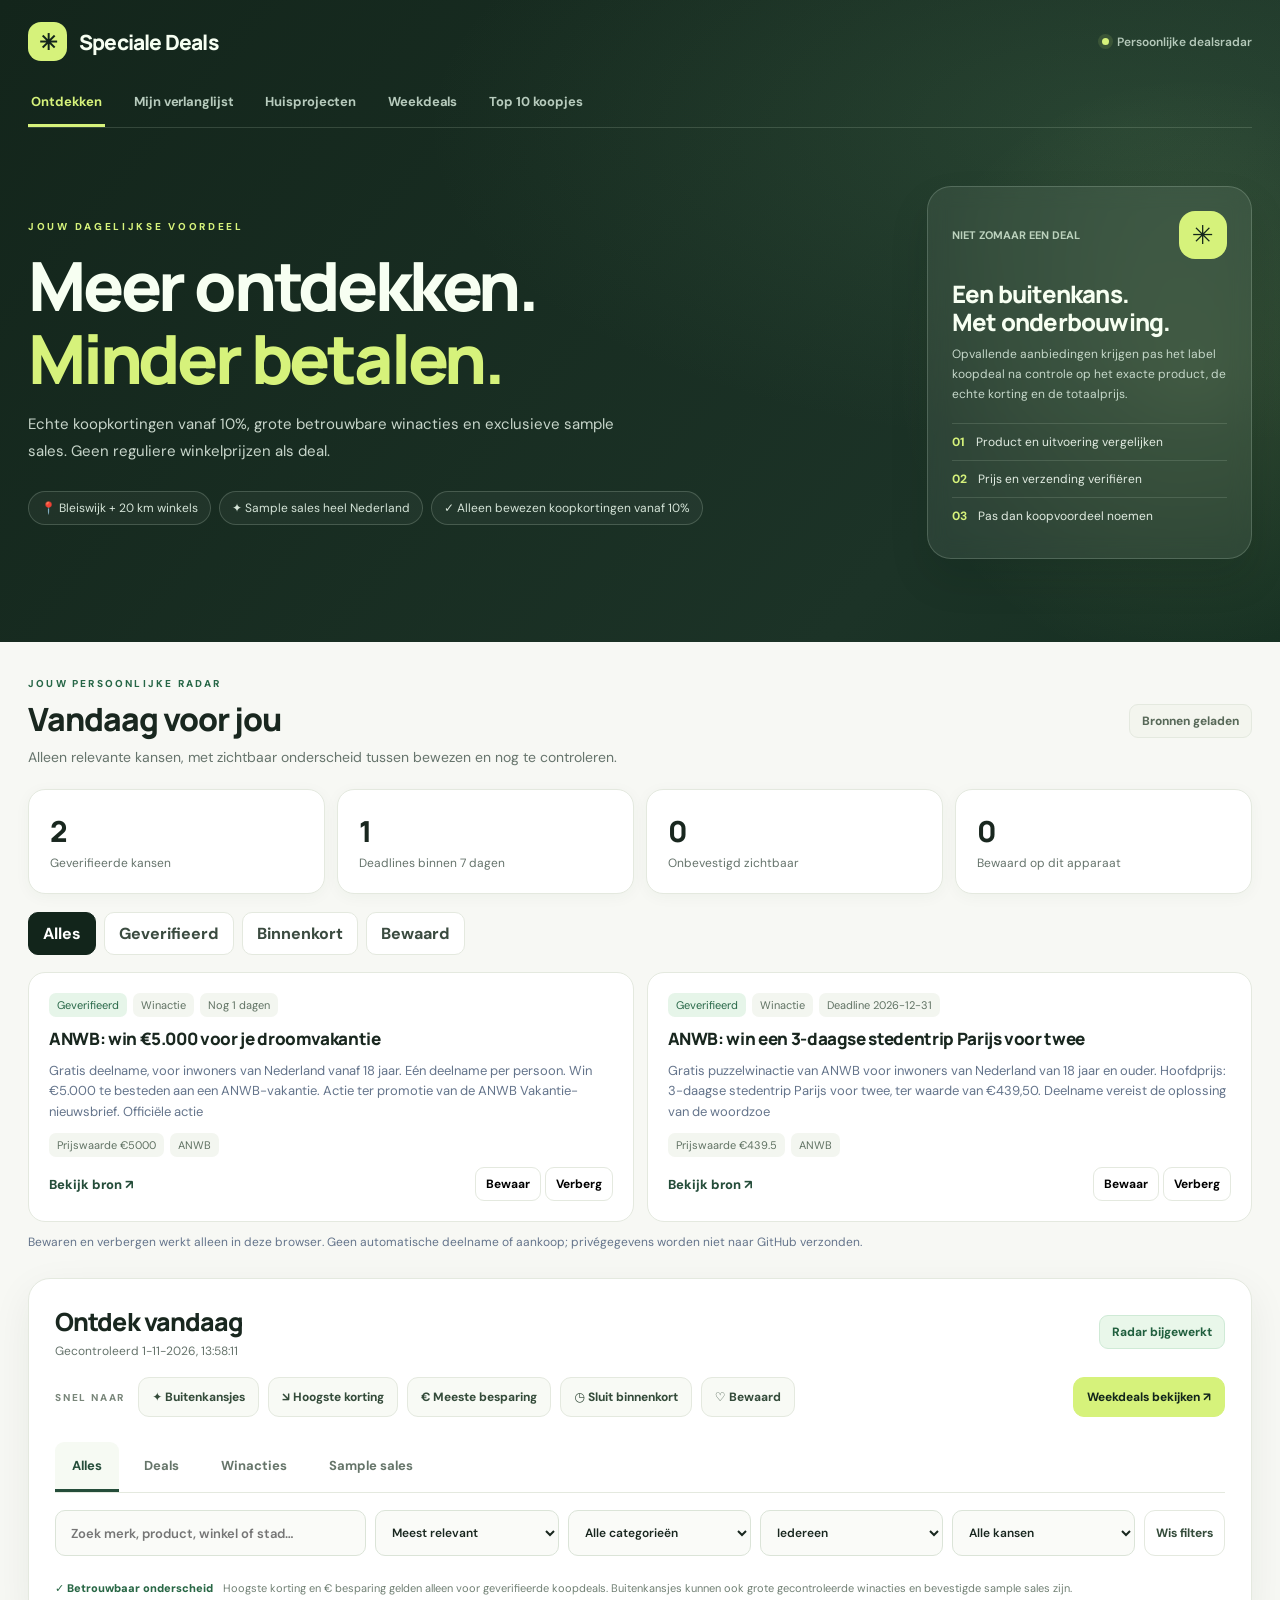
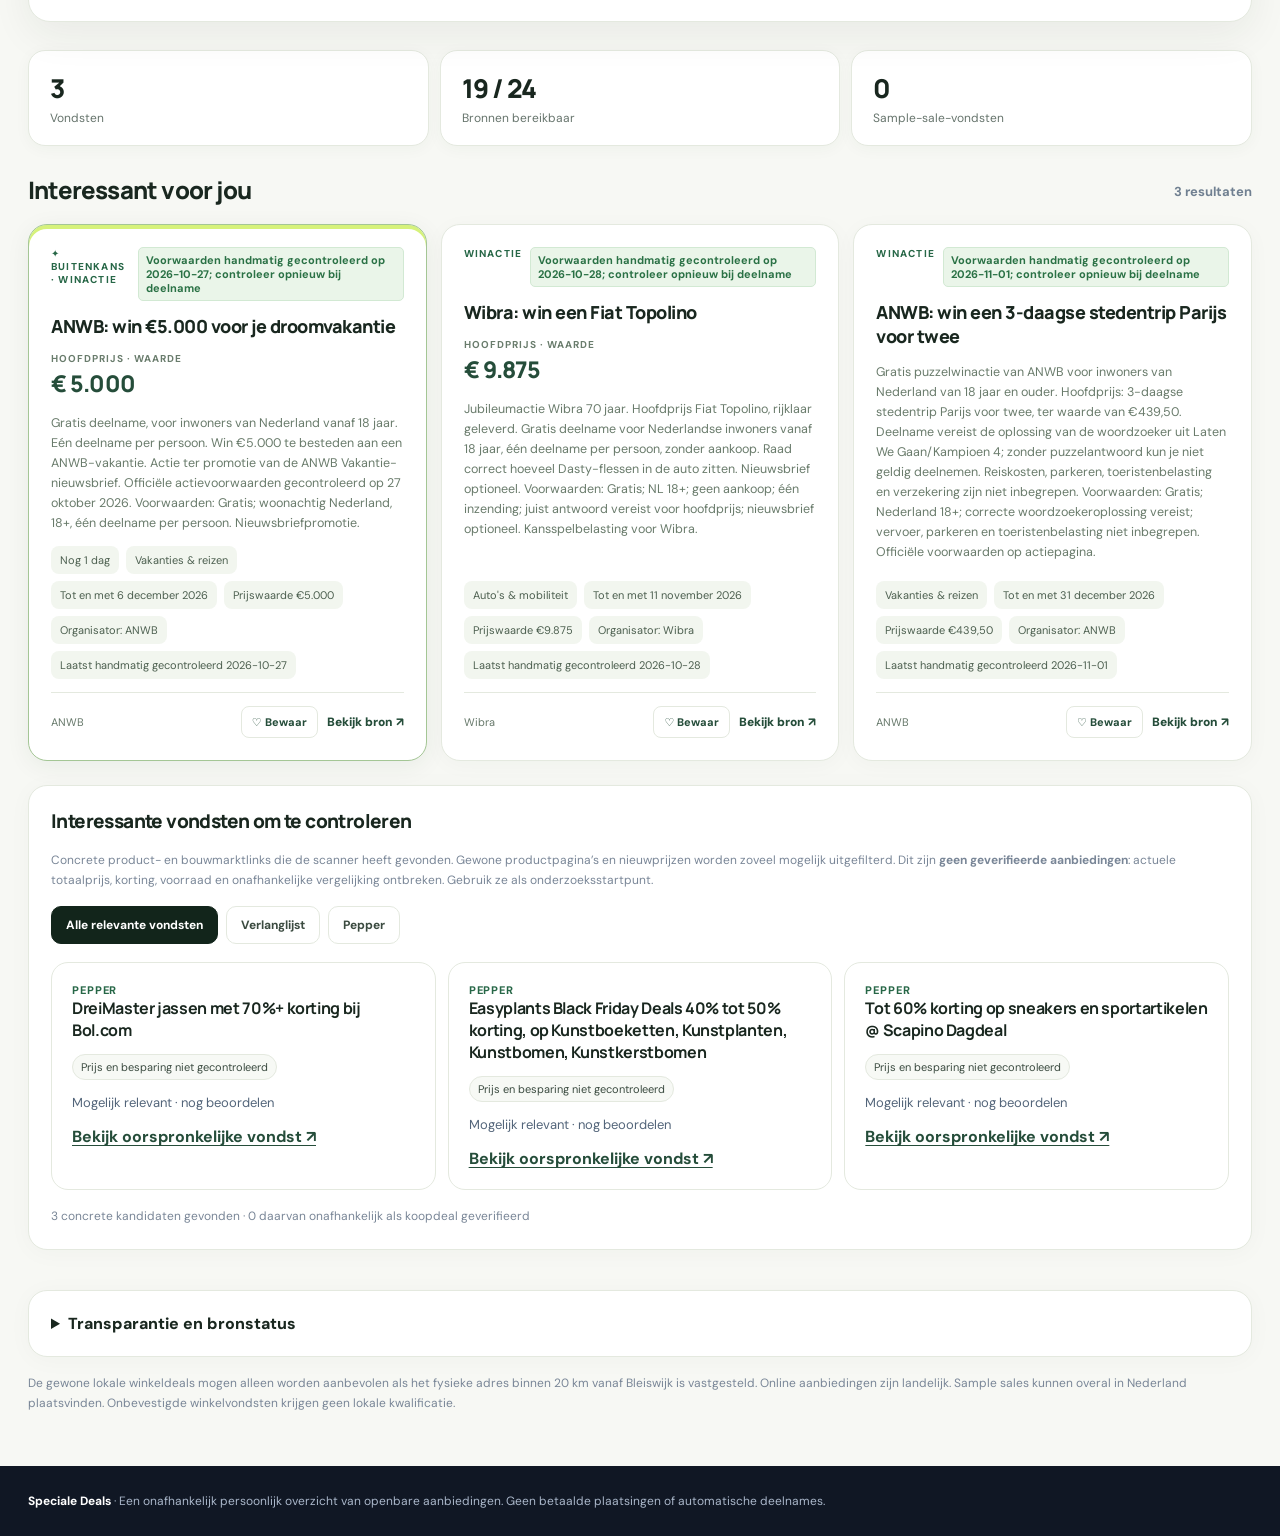
==== commit 1482d1e6: "Link new hourly Top10 categories from homepage, Weekdeals and wishlist" ====
--- a/index.html
+++ b/index.html
@@ -26,7 +26,7 @@
 .kk-dashboard{max-width:1160px;margin:0 auto;padding:24px 28px 12px}.kk-heading{display:flex;justify-content:space-between;align-items:flex-end;gap:14px;flex-wrap:wrap}.kk-heading h2{font:800 27px Manrope,sans-serif;margin:4px 0}.kk-heading p{color:#617186;font-size:14px;margin:0}.kk-kpis{display:grid;grid-template-columns:repeat(4,minmax(0,1fr));gap:12px;margin:20px 0}.kk-kpi{border:1px solid #e1e8ef;background:#fff;border-radius:14px;padding:17px}.kk-kpi strong{font:800 27px Manrope,sans-serif;display:block}.kk-kpi span{color:#64748b;font-size:12px}.kk-actions{display:flex;flex-wrap:wrap;gap:8px;margin-bottom:16px}.kk-filter{border:1px solid #cbd5e1;background:#fff;border-radius:30px;padding:9px 14px;font-weight:700;color:#34445a}.kk-filter[aria-pressed=true]{background:#172438;color:#fff}.kk-list{display:grid;grid-template-columns:repeat(2,minmax(0,1fr));gap:12px}.kk-card{border:1px solid #e2e8f0;border-radius:15px;background:#fff;padding:17px;display:flex;flex-direction:column;gap:10px}.kk-card h3{font:800 17px/1.4 Manrope,sans-serif;margin:0}.kk-card p{font-size:13px;line-height:1.6;color:#64748b;margin:0}.kk-meta{display:flex;gap:6px;flex-wrap:wrap}.kk-pill{font-size:11px;background:#f1f5f9;color:#475569;padding:5px 8px;border-radius:6px}.kk-pill.kk-verified{background:#e6f6ed;color:#176b43}.kk-pill.kk-check{background:#fff4df;color:#80560d}.kk-bottom{display:flex;justify-content:space-between;gap:10px;align-items:center;margin-top:auto}.kk-bottom a{color:#285bc3;font-size:13px;font-weight:800}.kk-bottom button{border:1px solid #cbd5e1;border-radius:8px;background:#fff;padding:8px 10px;font-size:12px;font-weight:700}.kk-empty{background:#fff;border:1px dashed #cbd5e1;border-radius:12px;padding:24px;color:#64748b;grid-column:1/-1}.kk-note{font-size:12px;color:#64748b;margin:12px 0 0}@media(max-width:700px){.kk-dashboard{padding:20px 17px 8px}.kk-kpis{grid-template-columns:repeat(2,1fr)}.kk-list{grid-template-columns:1fr}}
 </style><style id="price-radar-style">
 .pr-wrap{max-width:1160px;margin:24px auto;padding:0 20px}.pr-panel{background:#fff;border:1px solid #dce5ef;border-radius:20px;padding:24px;box-shadow:0 8px 24px #102a4310}.pr-head{display:flex;justify-content:space-between;gap:12px;flex-wrap:wrap;align-items:center}.pr-head h2{font-size:26px;margin:5px 0}.pr-note{color:#53657a;font-size:13px;line-height:1.55}.pr-grid{display:grid;grid-template-columns:repeat(auto-fit,minmax(245px,1fr));gap:12px;margin-top:18px}.pr-card{border:1px solid #e0e7ef;border-radius:14px;padding:16px;background:#fafcff}.pr-card h3{font-size:16px;margin:0 0 5px}.pr-kicker{font-size:11px;text-transform:uppercase;font-weight:800;letter-spacing:.08em;color:#536e91}.pr-price{font-size:24px;font-weight:800;margin:10px 0 4px}.pr-card a{color:#2357a6;font-weight:700}.pr-empty{color:#657589;font-weight:600}.pr-label{font-size:12px;color:#566b82}.pr-chip{display:inline-block;border:1px solid #d5e0ec;border-radius:30px;padding:4px 8px;font-size:11px;color:#45617f;margin-top:8px}.pr-error{padding:14px;color:#815021}.pr-grid{grid-template-columns:repeat(auto-fit,minmax(245px,1fr))}.pr-card{transition:border-color .15s,transform .15s;min-height:205px}.pr-card:hover{border-color:#98acc9;transform:translateY(-2px)}.pr-chip{line-height:1.5}.pr-tools{display:flex;align-items:center;gap:8px;flex-wrap:wrap;margin-top:15px}.pr-tools button{border:1px solid #dce4f1;background:#fff;border-radius:100px;padding:9px 13px;font-size:12px;font-weight:800;color:#365372}.pr-tools button[aria-pressed="true"]{background:#19345a;color:#fff;border-color:#19345a}.pr-price{font-variant-numeric:tabular-nums}.pr-meta{font-size:12px;color:#667891;font-weight:600;margin:0 0 10px}.pr-card a{text-decoration:underline;text-underline-offset:3px}
-</style><link rel="stylesheet" href="./ui/speciale.css"></head><body><header class="mast"><div class="wrap"><div class="head"><div class="brand"><span class="logo">✳</span> Speciale Deals</div><div class="headmeta"><span class="dot"></span> Persoonlijke dealsradar</div></div><nav class="site-nav" aria-label="Hoofdmenu"><button class="site-link active" data-view="discover" aria-current="page">Ontdekken</button><a class="site-link" href="./verlanglijst/">Mijn verlanglijst</a><button class="site-link" data-view="projects">Huisprojecten</button><a class="site-link" href="./weekdeals/">Weekdeals</a></nav><div class="hero"><div class="hero-copy"><div class="eyebrow">Jouw dagelijkse voordeel</div><h1>Meer ontdekken.<br><em>Minder betalen.</em></h1><p class="intro">Echte koopkortingen vanaf 10%, grote betrouwbare winacties en exclusieve sample sales. Geen reguliere winkelprijzen als deal.</p><div class="hero-tags"><span>📍 Bleiswijk + 20 km winkels</span><span>✦ Sample sales heel Nederland</span><span>✓ Alleen bewezen koopkortingen vanaf 10%</span></div></div>
+</style><link rel="stylesheet" href="./ui/speciale.css"></head><body><header class="mast"><div class="wrap"><div class="head"><div class="brand"><span class="logo">✳</span> Speciale Deals</div><div class="headmeta"><span class="dot"></span> Persoonlijke dealsradar</div></div><nav class="site-nav" aria-label="Hoofdmenu"><button class="site-link active" data-view="discover" aria-current="page">Ontdekken</button><a class="site-link" href="./verlanglijst/">Mijn verlanglijst</a><button class="site-link" data-view="projects">Huisprojecten</button><a class="site-link" href="./weekdeals/">Weekdeals</a><a class="site-link" href="./topdeals/">Top 10 koopjes</a></nav><div class="hero"><div class="hero-copy"><div class="eyebrow">Jouw dagelijkse voordeel</div><h1>Meer ontdekken.<br><em>Minder betalen.</em></h1><p class="intro">Echte koopkortingen vanaf 10%, grote betrouwbare winacties en exclusieve sample sales. Geen reguliere winkelprijzen als deal.</p><div class="hero-tags"><span>📍 Bleiswijk + 20 km winkels</span><span>✦ Sample sales heel Nederland</span><span>✓ Alleen bewezen koopkortingen vanaf 10%</span></div></div>
 <aside class="hero-insight" aria-label="Onze controle in drie stappen">
 <div class="insight-top"><span>NIET ZOMAAR EEN DEAL</span><span class="insight-mark" aria-hidden="true">✳</span></div>
 <h2>Een buitenkans.<br>Met onderbouwing.</h2>
@@ -49,7 +49,7 @@
 <button type="button" data-view="discover" aria-current="page"><span class="dock-symbol" aria-hidden="true">⌕</span>Ontdekken</button>
 <a href="./verlanglijst/"><span class="dock-symbol" aria-hidden="true">♡</span>Verlanglijst</a>
 <button type="button" data-view="projects"><span class="dock-symbol" aria-hidden="true">⌂</span>Projecten</button>
-<a href="./weekdeals/"><span class="dock-symbol" aria-hidden="true">▦</span>Weekdeals</a>
+<a href="./topdeals/"><span class="dock-symbol" aria-hidden="true">▤</span>Top 10</a>
 </nav><footer><div class="wrap"><strong>Speciale Deals</strong> · Een onafhankelijk persoonlijk overzicht van openbare aanbiedingen. Geen betaalde plaatsingen of automatische deelnames.</div></footer><script src="./ui/deal-filters.js"></script><script>
 const el=id=>document.getElementById(id),safe=x=>String(x??"").replace(/[&<>"']/g,s=>({'&':'&amp;','<':'&lt;','>':'&gt;','"':'&quot;',"'":'&#39;'}[s]));
 
